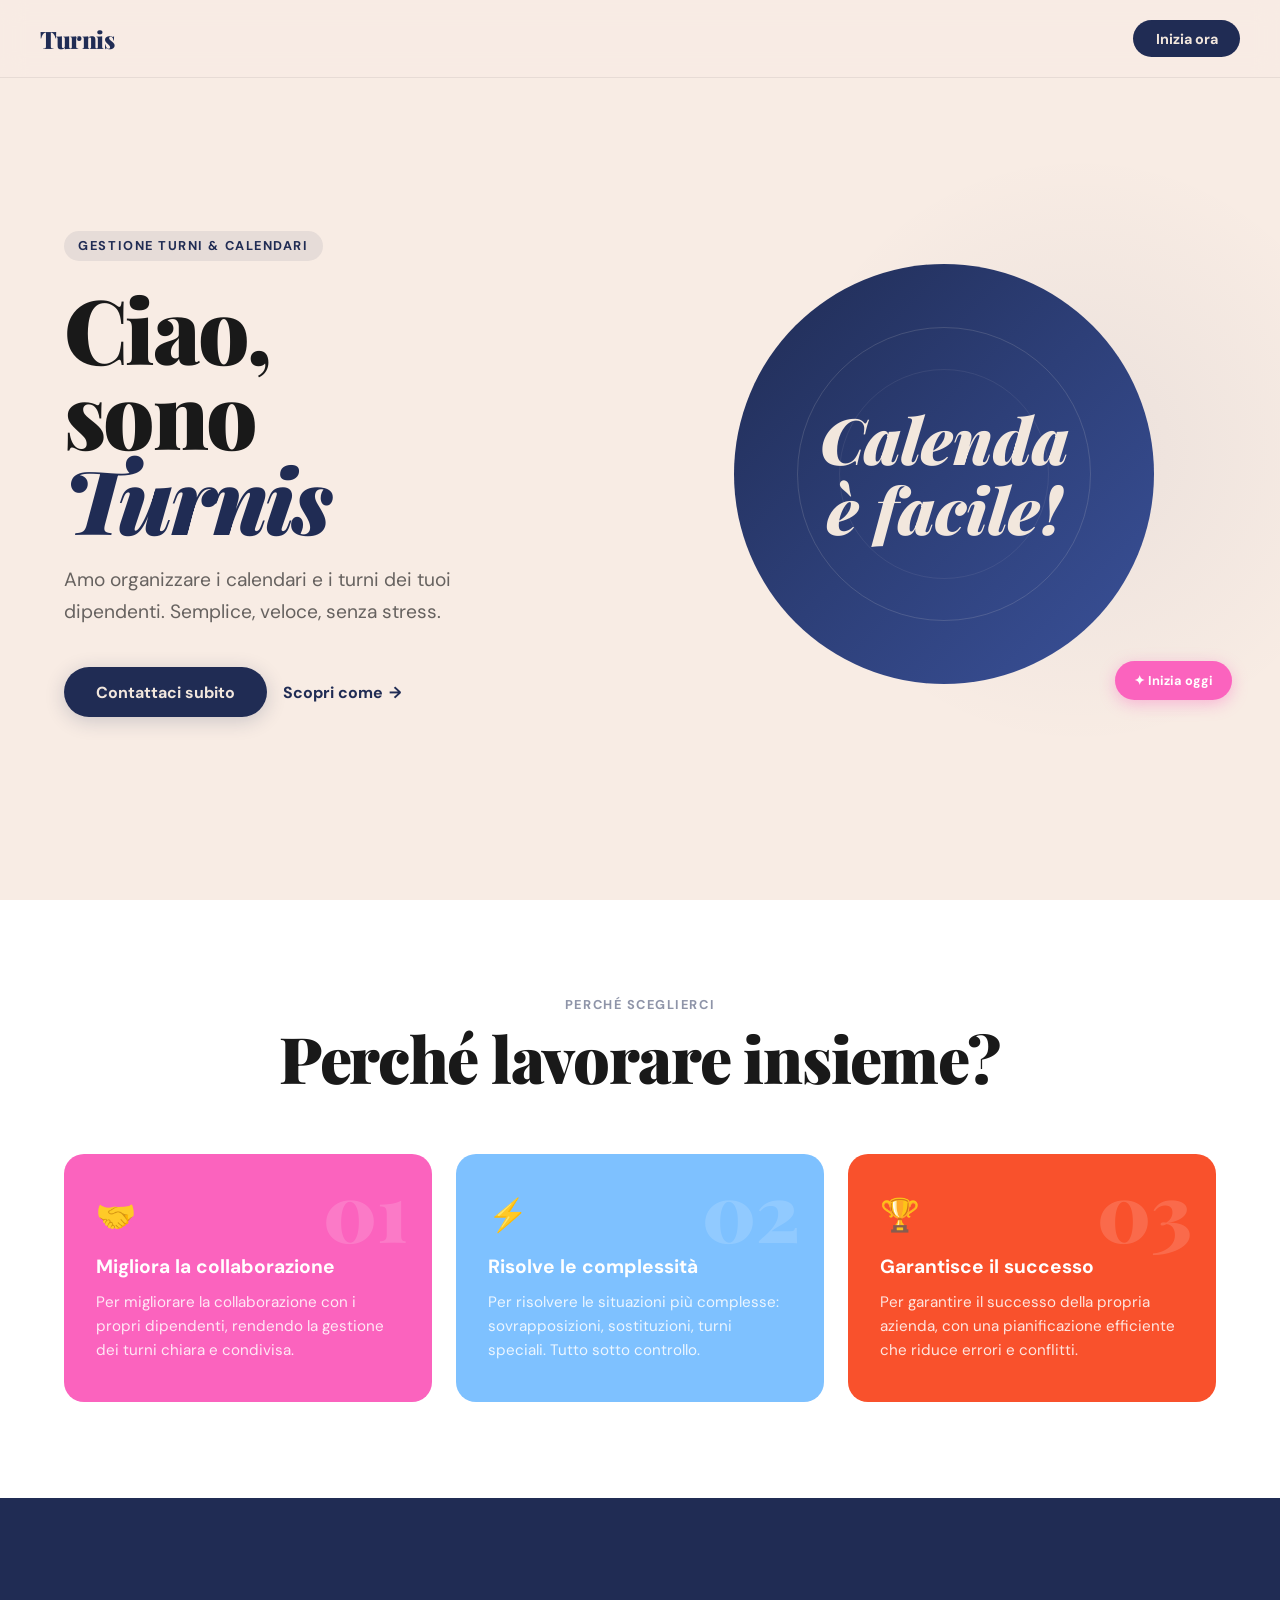
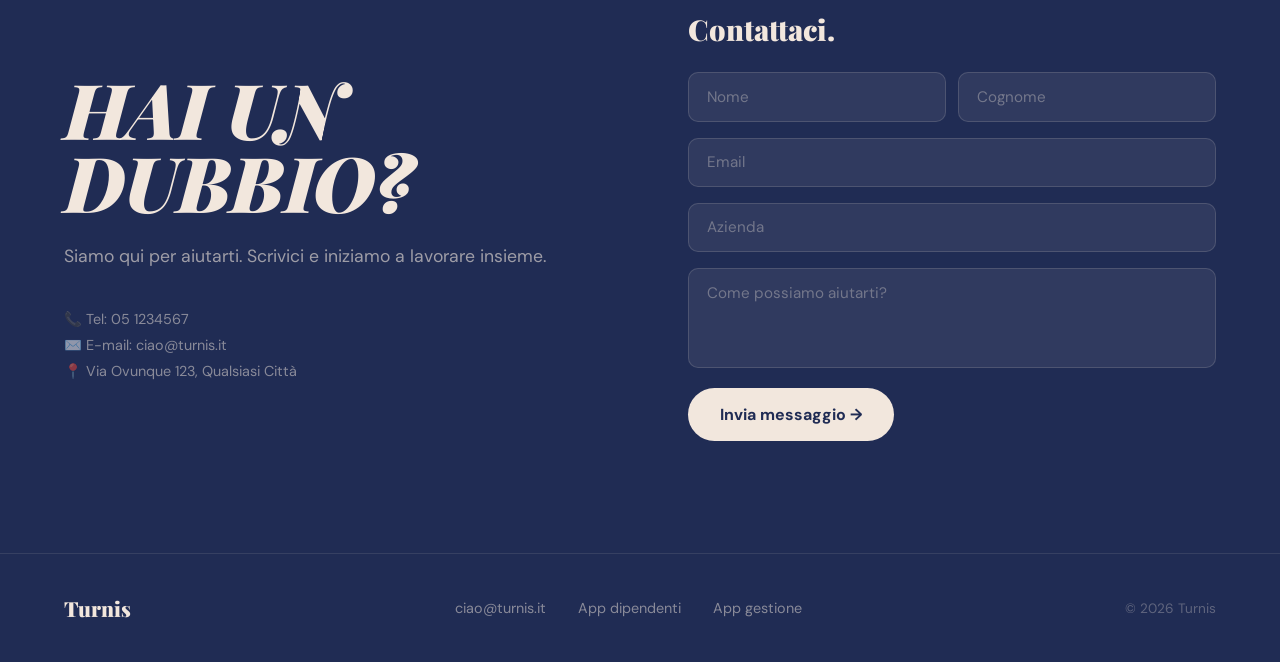
==== index.html @ 53057086 "Add initial HTML structure for Turnis website" ====
<!DOCTYPE html>
<html lang="it">
<head>
<meta charset="UTF-8">
<meta name="viewport" content="width=device-width, initial-scale=1.0">
<title>Turnis — Gestione turni e calendari</title>
<meta name="description" content="Turnis organizza i calendari e i turni dei tuoi dipendenti. Semplice, efficace, professionale.">
<link rel="preconnect" href="https://fonts.googleapis.com">
<link href="https://fonts.googleapis.com/css2?family=DM+Sans:ital,wght@0,400;0,700;1,400&family=Playfair+Display:ital,wght@0,900;1,900&display=swap" rel="stylesheet">
<style>
  :root {
    --peach: #f8ece4;
    --navy: #202c54;
    --cream: #f2e7dd;
    --pink: #fb63be;
    --sky: #7ec1ff;
    --orange: #f9512c;
    --dark: #191919;
    --white: #ffffff;
  }

  *, *::before, *::after { box-sizing: border-box; margin: 0; padding: 0; }

  html { scroll-behavior: smooth; }

  body {
    font-family: 'DM Sans', sans-serif;
    background: var(--peach);
    color: var(--dark);
    overflow-x: hidden;
  }

  /* NAV */
  nav {
    position: fixed; top: 0; left: 0; right: 0;
    z-index: 100;
    padding: 1.25rem 2.5rem;
    display: flex; justify-content: space-between; align-items: center;
    background: rgba(248,236,228,0.85);
    backdrop-filter: blur(12px);
    -webkit-backdrop-filter: blur(12px);
    border-bottom: 1px solid rgba(25,25,25,0.08);
  }

  .nav-logo {
    font-family: 'Playfair Display', serif;
    font-weight: 900;
    font-size: 1.5rem;
    color: var(--navy);
    text-decoration: none;
    letter-spacing: -0.02em;
  }

  .nav-cta {
    background: var(--navy);
    color: var(--cream);
    padding: 0.6rem 1.4rem;
    border-radius: 100px;
    text-decoration: none;
    font-size: 0.9rem;
    font-weight: 700;
    transition: background 0.2s, transform 0.15s;
  }
  .nav-cta:hover { background: #2d3f78; transform: translateY(-1px); }

  /* HERO */
  .hero {
    min-height: 100vh;
    display: grid;
    grid-template-columns: 1fr 1fr;
    align-items: center;
    gap: 4rem;
    padding: 8rem 5vw 5rem;
    position: relative;
    overflow: hidden;
  }

  .hero::before {
    content: '';
    position: absolute;
    width: 600px; height: 600px;
    border-radius: 50%;
    background: radial-gradient(circle, rgba(32,44,84,0.06) 0%, transparent 70%);
    right: -100px; top: 50%;
    transform: translateY(-50%);
    pointer-events: none;
  }

  .hero-label {
    display: inline-block;
    font-size: 0.8rem;
    font-weight: 700;
    letter-spacing: 0.12em;
    text-transform: uppercase;
    color: var(--navy);
    background: rgba(32,44,84,0.08);
    padding: 0.4rem 0.9rem;
    border-radius: 100px;
    margin-bottom: 1.5rem;
    opacity: 0;
    animation: fadeUp 0.8s 0.1s forwards;
  }

  .hero-title {
    font-family: 'Playfair Display', serif;
    font-weight: 900;
    font-size: clamp(3.5rem, 7vw, 6rem);
    line-height: 0.95;
    letter-spacing: -0.03em;
    color: var(--dark);
    margin-bottom: 1.5rem;
    opacity: 0;
    animation: fadeUp 0.8s 0.25s forwards;
  }

  .hero-title em {
    font-style: italic;
    color: var(--navy);
  }

  .hero-subtitle {
    font-size: clamp(1rem, 1.5vw, 1.2rem);
    line-height: 1.65;
    color: rgba(25,25,25,0.65);
    max-width: 420px;
    margin-bottom: 2.5rem;
    opacity: 0;
    animation: fadeUp 0.8s 0.4s forwards;
  }

  .hero-actions {
    display: flex; gap: 1rem; align-items: center; flex-wrap: wrap;
    opacity: 0;
    animation: fadeUp 0.8s 0.55s forwards;
  }

  .btn-primary {
    background: var(--navy);
    color: var(--cream);
    padding: 0.9rem 2rem;
    border-radius: 100px;
    text-decoration: none;
    font-weight: 700;
    font-size: 1rem;
    transition: background 0.2s, transform 0.15s, box-shadow 0.2s;
    box-shadow: 0 4px 20px rgba(32,44,84,0.2);
  }
  .btn-primary:hover { background: #2d3f78; transform: translateY(-2px); box-shadow: 0 8px 28px rgba(32,44,84,0.3); }

  .btn-secondary {
    color: var(--navy);
    text-decoration: none;
    font-weight: 700;
    font-size: 1rem;
    display: flex; align-items: center; gap: 0.4rem;
    transition: gap 0.2s;
  }
  .btn-secondary:hover { gap: 0.7rem; }
  .btn-secondary::after { content: '→'; }

  .hero-visual {
    display: flex; align-items: center; justify-content: center;
    position: relative;
    opacity: 0;
    animation: fadeIn 1s 0.6s forwards;
  }

  .hero-circle {
    width: min(420px, 90%);
    aspect-ratio: 1;
    border-radius: 50%;
    background: linear-gradient(135deg, var(--navy) 0%, #2d3f78 50%, #3a5199 100%);
    display: flex; align-items: center; justify-content: center;
    position: relative;
    overflow: hidden;
  }

  .hero-circle::before {
    content: '';
    position: absolute;
    width: 70%; height: 70%;
    border-radius: 50%;
    border: 1px solid rgba(242,231,221,0.15);
  }

  .hero-circle::after {
    content: '';
    position: absolute;
    width: 50%; height: 50%;
    border-radius: 50%;
    border: 1px solid rgba(242,231,221,0.08);
  }

  .hero-circle-text {
    font-family: 'Playfair Display', serif;
    font-weight: 900;
    font-style: italic;
    font-size: clamp(2.5rem, 5vw, 4rem);
    color: var(--cream);
    text-align: center;
    z-index: 1;
    line-height: 1.1;
  }

  .hero-badge {
    position: absolute;
    bottom: -16px; right: -16px;
    background: var(--pink);
    color: white;
    font-weight: 700;
    font-size: 0.8rem;
    padding: 0.7rem 1.2rem;
    border-radius: 100px;
    white-space: nowrap;
    box-shadow: 0 4px 16px rgba(251,99,190,0.4);
    animation: pulse 2.5s ease-in-out infinite;
  }

  @keyframes pulse {
    0%,100% { transform: scale(1); }
    50% { transform: scale(1.04); }
  }

  /* WHY SECTION */
  .section-why {
    padding: 6rem 5vw;
    background: var(--white);
  }

  .section-header {
    text-align: center;
    margin-bottom: 4rem;
  }

  .section-eyebrow {
    font-size: 0.8rem;
    font-weight: 700;
    letter-spacing: 0.12em;
    text-transform: uppercase;
    color: var(--navy);
    opacity: 0.5;
    margin-bottom: 0.8rem;
  }

  .section-title {
    font-family: 'Playfair Display', serif;
    font-weight: 900;
    font-size: clamp(2.2rem, 5vw, 4rem);
    line-height: 1;
    letter-spacing: -0.02em;
    color: var(--dark);
  }

  .cards-grid {
    display: grid;
    grid-template-columns: repeat(3, 1fr);
    gap: 1.5rem;
  }

  .card {
    border-radius: 20px;
    padding: 2.5rem 2rem;
    position: relative;
    overflow: hidden;
    transition: transform 0.25s, box-shadow 0.25s;
    cursor: default;
  }
  .card:hover { transform: translateY(-6px); box-shadow: 0 20px 50px rgba(0,0,0,0.12); }

  .card-pink { background: var(--pink); }
  .card-sky  { background: var(--sky); }
  .card-orange { background: var(--orange); }

  .card-number {
    font-family: 'Playfair Display', serif;
    font-size: 5rem;
    font-weight: 900;
    line-height: 1;
    opacity: 0.15;
    position: absolute;
    top: 1rem; right: 1.5rem;
    color: var(--white);
  }

  .card-icon {
    font-size: 2rem;
    margin-bottom: 1.2rem;
  }

  .card-title {
    font-weight: 700;
    font-size: 1.2rem;
    color: var(--white);
    margin-bottom: 0.6rem;
    line-height: 1.3;
  }

  .card-text {
    font-size: 0.95rem;
    line-height: 1.6;
    color: rgba(255,255,255,0.85);
  }

  /* CTA SECTION */
  .section-cta {
    background: var(--navy);
    padding: 7rem 5vw;
    display: grid;
    grid-template-columns: 1fr 1fr;
    gap: 6rem;
    align-items: center;
  }

  .cta-headline {
    font-family: 'Playfair Display', serif;
    font-weight: 900;
    font-style: italic;
    font-size: clamp(3rem, 6vw, 5rem);
    line-height: 0.95;
    color: var(--cream);
    text-transform: uppercase;
    letter-spacing: -0.02em;
  }

  .cta-sub {
    font-size: 1.1rem;
    color: rgba(242,231,221,0.6);
    margin-top: 1.5rem;
    line-height: 1.6;
  }

  .cta-form {
    display: flex; flex-direction: column; gap: 1rem;
  }

  .cta-form-title {
    font-family: 'Playfair Display', serif;
    font-weight: 900;
    font-size: 1.8rem;
    color: var(--cream);
    margin-bottom: 0.5rem;
  }

  .form-row {
    display: grid; grid-template-columns: 1fr 1fr; gap: 0.75rem;
  }

  .form-input {
    background: rgba(242,231,221,0.08);
    border: 1px solid rgba(242,231,221,0.15);
    border-radius: 10px;
    padding: 0.85rem 1.1rem;
    color: var(--cream);
    font-family: 'DM Sans', sans-serif;
    font-size: 0.95rem;
    outline: none;
    transition: border-color 0.2s, background 0.2s;
    width: 100%;
  }
  .form-input::placeholder { color: rgba(242,231,221,0.35); }
  .form-input:focus { border-color: rgba(242,231,221,0.4); background: rgba(242,231,221,0.12); }

  .form-input.full { grid-column: 1 / -1; }

  textarea.form-input { resize: none; min-height: 100px; }

  .form-submit {
    background: var(--cream);
    color: var(--navy);
    border: none;
    padding: 1rem 2rem;
    border-radius: 100px;
    font-family: 'DM Sans', sans-serif;
    font-size: 1rem;
    font-weight: 700;
    cursor: pointer;
    transition: background 0.2s, transform 0.15s;
    align-self: flex-start;
    margin-top: 0.25rem;
  }
  .form-submit:hover { background: white; transform: translateY(-2px); }

  /* FOOTER */
  footer {
    background: var(--navy);
    border-top: 1px solid rgba(242,231,221,0.1);
    padding: 2.5rem 5vw;
    display: flex;
    justify-content: space-between;
    align-items: center;
    flex-wrap: wrap;
    gap: 1rem;
  }

  .footer-logo {
    font-family: 'Playfair Display', serif;
    font-weight: 900;
    font-size: 1.3rem;
    color: var(--cream);
    text-decoration: none;
  }

  .footer-contacts {
    display: flex; gap: 2rem; flex-wrap: wrap;
  }

  .footer-contacts a, .footer-contacts span {
    color: rgba(242,231,221,0.5);
    text-decoration: none;
    font-size: 0.9rem;
    transition: color 0.2s;
  }
  .footer-contacts a:hover { color: var(--cream); }

  .footer-copy {
    color: rgba(242,231,221,0.3);
    font-size: 0.85rem;
  }

  /* ANIMATIONS */
  @keyframes fadeUp {
    from { opacity: 0; transform: translateY(28px); }
    to   { opacity: 1; transform: translateY(0); }
  }
  @keyframes fadeIn {
    from { opacity: 0; }
    to   { opacity: 1; }
  }

  /* SCROLL REVEAL */
  .reveal {
    opacity: 0;
    transform: translateY(32px);
    transition: opacity 0.7s, transform 0.7s;
  }
  .reveal.visible {
    opacity: 1;
    transform: none;
  }

  /* RESPONSIVE */
  @media (max-width: 900px) {
    .hero { grid-template-columns: 1fr; padding-top: 7rem; text-align: center; gap: 3rem; }
    .hero-subtitle { margin: 0 auto 2.5rem; }
    .hero-actions { justify-content: center; }
    .hero-visual { order: -1; }
    .hero-circle { width: min(280px, 70vw); }
    .cards-grid { grid-template-columns: 1fr; }
    .section-cta { grid-template-columns: 1fr; gap: 3rem; }
    .form-row { grid-template-columns: 1fr; }
    footer { flex-direction: column; text-align: center; }
    .footer-contacts { justify-content: center; }
  }
</style>
</head>
<body>

<!-- NAV -->
<nav>
  <a href="#" class="nav-logo">Turnis</a>
  <a href="#contatti" class="nav-cta">Inizia ora</a>
</nav>

<!-- HERO -->
<section class="hero">
  <div class="hero-content">
    <div class="hero-label">Gestione turni & calendari</div>
    <h1 class="hero-title">Ciao,<br>sono<br><em>Turnis</em></h1>
    <p class="hero-subtitle">Amo organizzare i calendari e i turni dei tuoi dipendenti. Semplice, veloce, senza stress.</p>
    <div class="hero-actions">
      <a href="#contatti" class="btn-primary">Contattaci subito</a>
      <a href="#perche" class="btn-secondary">Scopri come</a>
    </div>
  </div>

  <div class="hero-visual">
    <div class="hero-circle">
      <div class="hero-circle-text">Calenda<br>è facile!</div>
    </div>
    <div class="hero-badge">✦ Inizia oggi</div>
  </div>
</section>

<!-- WHY -->
<section class="section-why" id="perche">
  <div class="section-header reveal">
    <div class="section-eyebrow">Perché sceglierci</div>
    <h2 class="section-title">Perché lavorare insieme?</h2>
  </div>

  <div class="cards-grid">
    <div class="card card-pink reveal">
      <div class="card-number">01</div>
      <div class="card-icon">🤝</div>
      <div class="card-title">Migliora la collaborazione</div>
      <p class="card-text">Per migliorare la collaborazione con i propri dipendenti, rendendo la gestione dei turni chiara e condivisa.</p>
    </div>
    <div class="card card-sky reveal" style="transition-delay:0.1s">
      <div class="card-number">02</div>
      <div class="card-icon">⚡</div>
      <div class="card-title">Risolve le complessità</div>
      <p class="card-text">Per risolvere le situazioni più complesse: sovrapposizioni, sostituzioni, turni speciali. Tutto sotto controllo.</p>
    </div>
    <div class="card card-orange reveal" style="transition-delay:0.2s">
      <div class="card-number">03</div>
      <div class="card-icon">🏆</div>
      <div class="card-title">Garantisce il successo</div>
      <p class="card-text">Per garantire il successo della propria azienda, con una pianificazione efficiente che riduce errori e conflitti.</p>
    </div>
  </div>
</section>

<!-- CTA / CONTATTI -->
<section class="section-cta" id="contatti">
  <div class="reveal">
    <h2 class="cta-headline">Hai un dubbio?</h2>
    <p class="cta-sub">Siamo qui per aiutarti. Scrivici e iniziamo a lavorare insieme.</p>
    <div style="margin-top:2.5rem; display:flex; flex-direction:column; gap:0.5rem;">
      <span style="color:rgba(242,231,221,0.5); font-size:0.9rem;">📞 Tel: 05 1234567</span>
      <span style="color:rgba(242,231,221,0.5); font-size:0.9rem;">✉️ E-mail: ciao@turnis.it</span>
      <span style="color:rgba(242,231,221,0.5); font-size:0.9rem;">📍 Via Ovunque 123, Qualsiasi Città</span>
    </div>
  </div>

  <div class="cta-form reveal" style="transition-delay:0.15s">
    <div class="cta-form-title">Contattaci.</div>
    <div class="form-row">
      <input class="form-input" type="text" placeholder="Nome">
      <input class="form-input" type="text" placeholder="Cognome">
    </div>
    <input class="form-input full" type="email" placeholder="Email">
    <input class="form-input full" type="text" placeholder="Azienda">
    <textarea class="form-input full" placeholder="Come possiamo aiutarti?"></textarea>
    <button class="form-submit" type="submit">Invia messaggio →</button>
  </div>
</section>

<!-- FOOTER -->
<footer>
  <a href="#" class="footer-logo">Turnis</a>
  <div class="footer-contacts">
    <a href="mailto:ciao@turnis.it">ciao@turnis.it</a>
    <a href="https://mio.turnis.it">App dipendenti</a>
    <a href="https://gestione.turnis.it">App gestione</a>
  </div>
  <span class="footer-copy">© 2026 Turnis</span>
</footer>

<script>
  const observer = new IntersectionObserver((entries) => {
    entries.forEach(e => { if (e.isIntersecting) e.target.classList.add('visible'); });
  }, { threshold: 0.12 });
  document.querySelectorAll('.reveal').forEach(el => observer.observe(el));
</script>

</body>
</html>
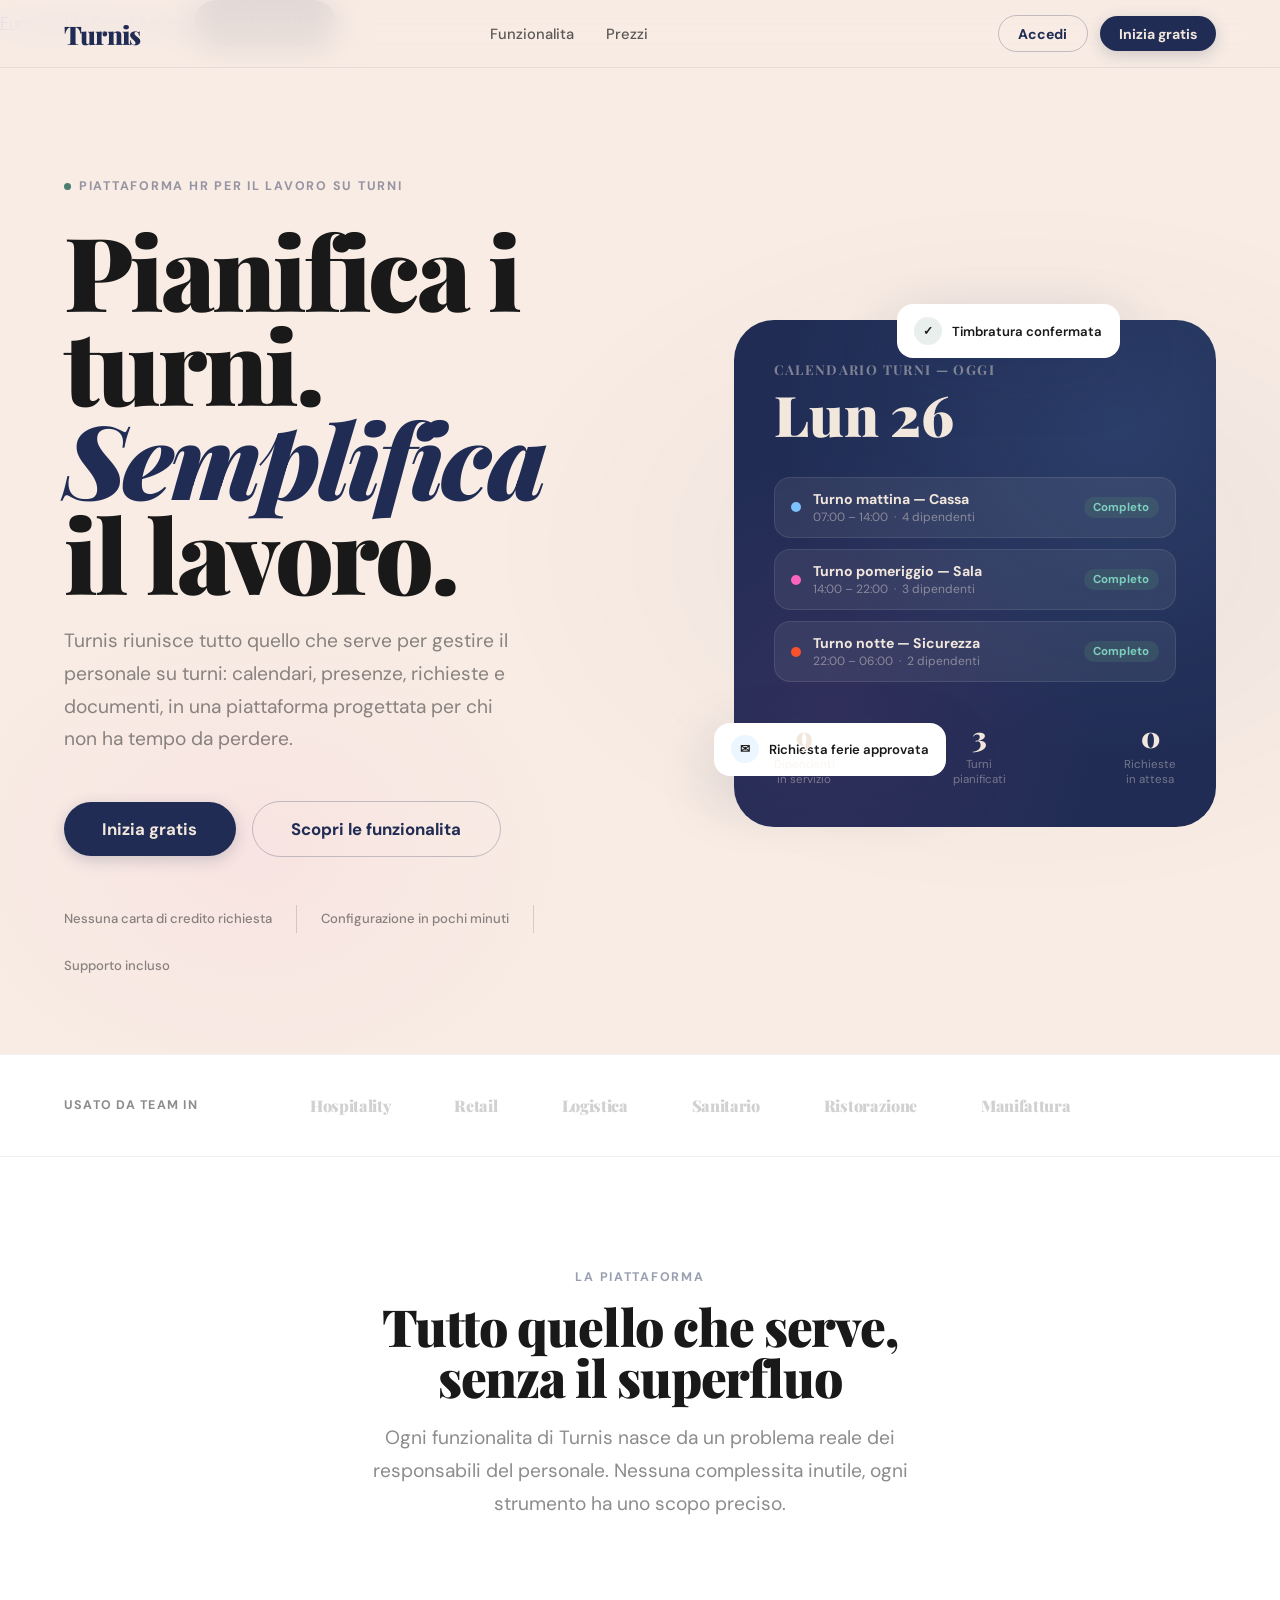
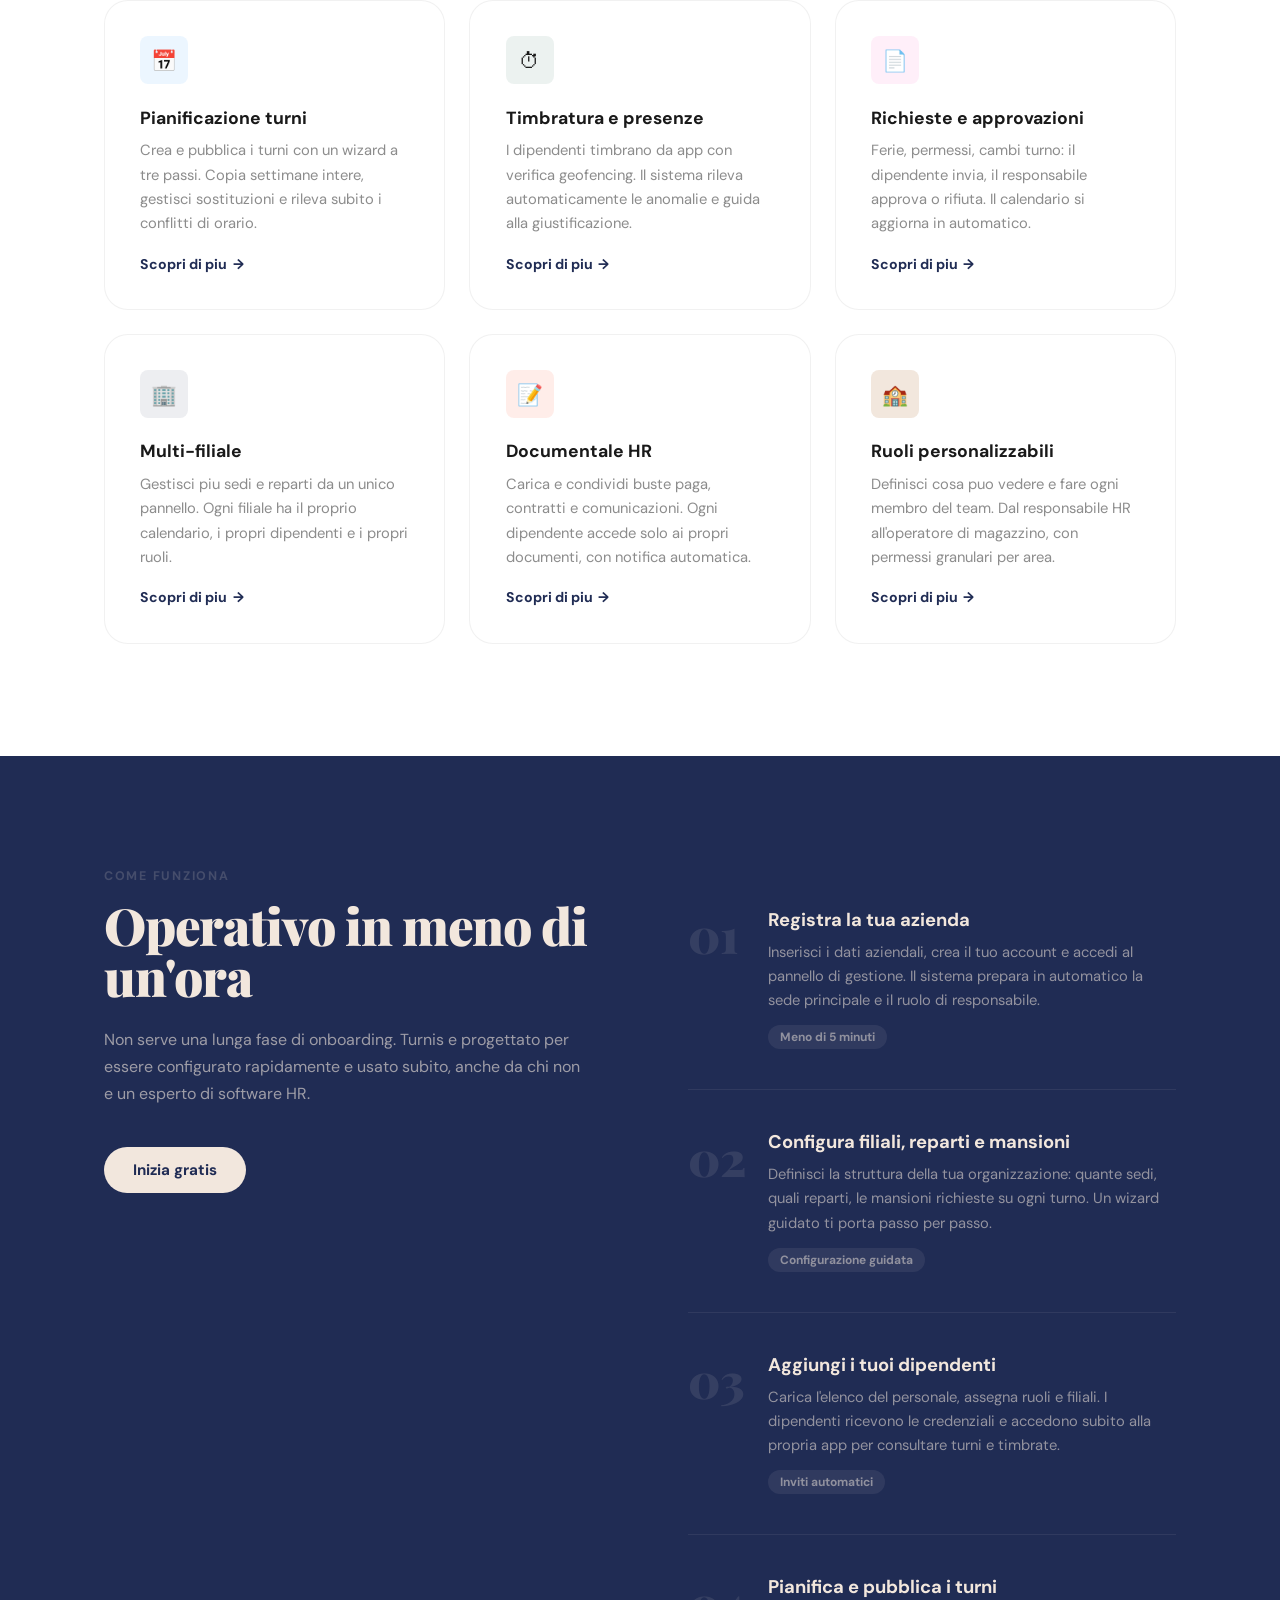
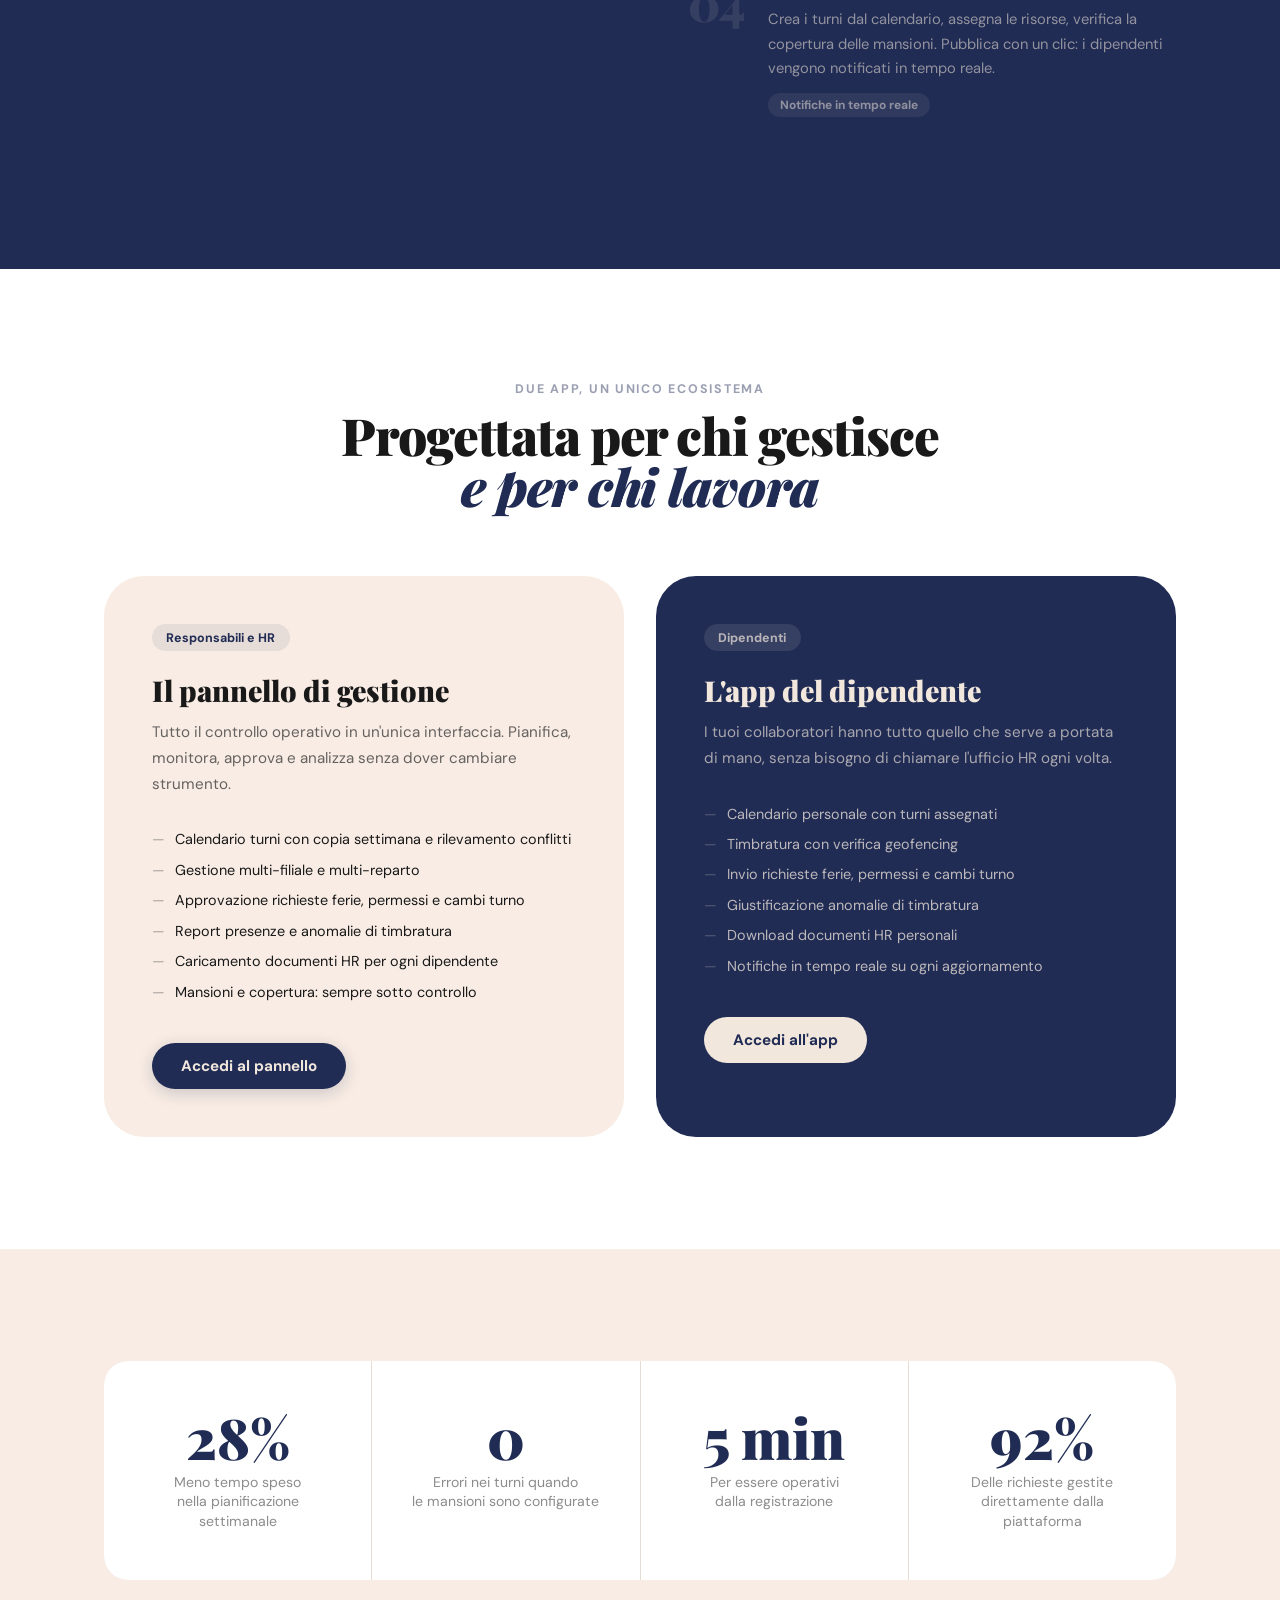
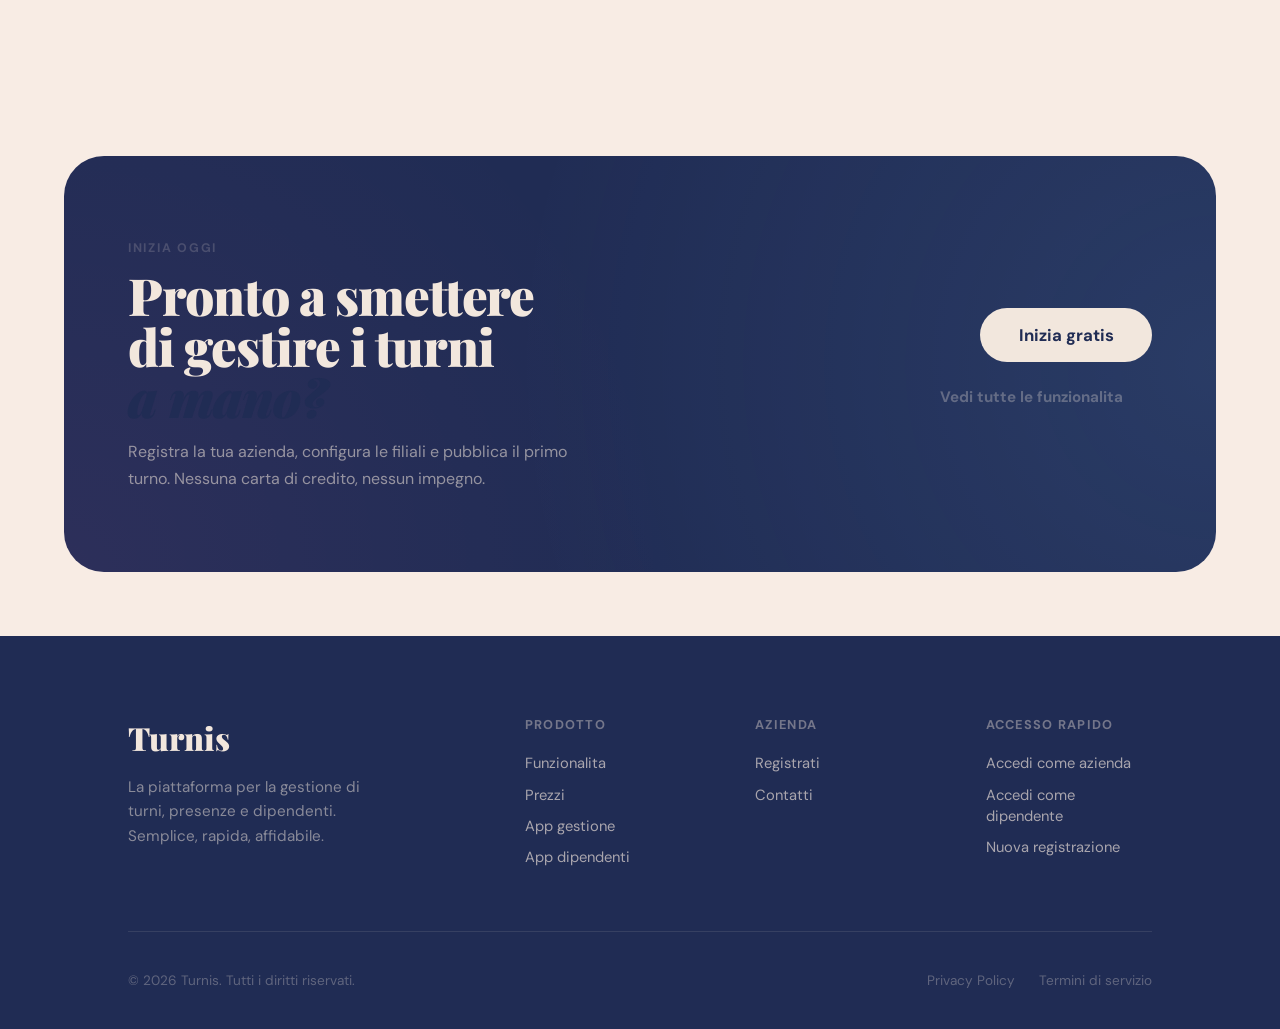
==== commit e4960f88: "sito civetta" ====
--- a/index.html
+++ b/index.html
@@ -3,555 +3,654 @@
 <head>
 <meta charset="UTF-8">
 <meta name="viewport" content="width=device-width, initial-scale=1.0">
-<title>Turnis — Gestione turni e calendari</title>
-<meta name="description" content="Turnis organizza i calendari e i turni dei tuoi dipendenti. Semplice, efficace, professionale.">
-<link rel="preconnect" href="https://fonts.googleapis.com">
-<link href="https://fonts.googleapis.com/css2?family=DM+Sans:ital,wght@0,400;0,700;1,400&family=Playfair+Display:ital,wght@0,900;1,900&display=swap" rel="stylesheet">
+<title>Turnis — Pianifica i turni. Semplifica il lavoro.</title>
+<meta name="description" content="Turnis è la piattaforma per la gestione di turni, presenze e dipendenti. Tutto quello che ti serve, senza complessità inutili.">
+<link rel="stylesheet" href="css/style.css">
 <style>
-  :root {
-    --peach: #f8ece4;
-    --navy: #202c54;
-    --cream: #f2e7dd;
-    --pink: #fb63be;
-    --sky: #7ec1ff;
-    --orange: #f9512c;
-    --dark: #191919;
-    --white: #ffffff;
-  }
-
-  *, *::before, *::after { box-sizing: border-box; margin: 0; padding: 0; }
-
-  html { scroll-behavior: smooth; }
-
-  body {
-    font-family: 'DM Sans', sans-serif;
-    background: var(--peach);
-    color: var(--dark);
-    overflow-x: hidden;
-  }
-
-  /* NAV */
-  nav {
-    position: fixed; top: 0; left: 0; right: 0;
-    z-index: 100;
-    padding: 1.25rem 2.5rem;
-    display: flex; justify-content: space-between; align-items: center;
-    background: rgba(248,236,228,0.85);
-    backdrop-filter: blur(12px);
-    -webkit-backdrop-filter: blur(12px);
-    border-bottom: 1px solid rgba(25,25,25,0.08);
-  }
-
-  .nav-logo {
-    font-family: 'Playfair Display', serif;
-    font-weight: 900;
-    font-size: 1.5rem;
-    color: var(--navy);
-    text-decoration: none;
-    letter-spacing: -0.02em;
-  }
-
-  .nav-cta {
-    background: var(--navy);
-    color: var(--cream);
-    padding: 0.6rem 1.4rem;
-    border-radius: 100px;
-    text-decoration: none;
-    font-size: 0.9rem;
-    font-weight: 700;
-    transition: background 0.2s, transform 0.15s;
-  }
-  .nav-cta:hover { background: #2d3f78; transform: translateY(-1px); }
-
-  /* HERO */
-  .hero {
-    min-height: 100vh;
-    display: grid;
-    grid-template-columns: 1fr 1fr;
-    align-items: center;
-    gap: 4rem;
-    padding: 8rem 5vw 5rem;
-    position: relative;
-    overflow: hidden;
-  }
-
-  .hero::before {
-    content: '';
-    position: absolute;
-    width: 600px; height: 600px;
-    border-radius: 50%;
-    background: radial-gradient(circle, rgba(32,44,84,0.06) 0%, transparent 70%);
-    right: -100px; top: 50%;
-    transform: translateY(-50%);
-    pointer-events: none;
-  }
-
-  .hero-label {
-    display: inline-block;
-    font-size: 0.8rem;
-    font-weight: 700;
-    letter-spacing: 0.12em;
-    text-transform: uppercase;
-    color: var(--navy);
-    background: rgba(32,44,84,0.08);
-    padding: 0.4rem 0.9rem;
-    border-radius: 100px;
-    margin-bottom: 1.5rem;
-    opacity: 0;
-    animation: fadeUp 0.8s 0.1s forwards;
-  }
-
-  .hero-title {
-    font-family: 'Playfair Display', serif;
-    font-weight: 900;
-    font-size: clamp(3.5rem, 7vw, 6rem);
-    line-height: 0.95;
-    letter-spacing: -0.03em;
-    color: var(--dark);
-    margin-bottom: 1.5rem;
-    opacity: 0;
-    animation: fadeUp 0.8s 0.25s forwards;
-  }
-
-  .hero-title em {
-    font-style: italic;
-    color: var(--navy);
-  }
-
-  .hero-subtitle {
-    font-size: clamp(1rem, 1.5vw, 1.2rem);
-    line-height: 1.65;
-    color: rgba(25,25,25,0.65);
-    max-width: 420px;
-    margin-bottom: 2.5rem;
-    opacity: 0;
-    animation: fadeUp 0.8s 0.4s forwards;
-  }
-
-  .hero-actions {
-    display: flex; gap: 1rem; align-items: center; flex-wrap: wrap;
-    opacity: 0;
-    animation: fadeUp 0.8s 0.55s forwards;
-  }
-
-  .btn-primary {
-    background: var(--navy);
-    color: var(--cream);
-    padding: 0.9rem 2rem;
-    border-radius: 100px;
-    text-decoration: none;
-    font-weight: 700;
-    font-size: 1rem;
-    transition: background 0.2s, transform 0.15s, box-shadow 0.2s;
-    box-shadow: 0 4px 20px rgba(32,44,84,0.2);
-  }
-  .btn-primary:hover { background: #2d3f78; transform: translateY(-2px); box-shadow: 0 8px 28px rgba(32,44,84,0.3); }
-
-  .btn-secondary {
-    color: var(--navy);
-    text-decoration: none;
-    font-weight: 700;
-    font-size: 1rem;
-    display: flex; align-items: center; gap: 0.4rem;
-    transition: gap 0.2s;
-  }
-  .btn-secondary:hover { gap: 0.7rem; }
-  .btn-secondary::after { content: '→'; }
-
-  .hero-visual {
-    display: flex; align-items: center; justify-content: center;
-    position: relative;
-    opacity: 0;
-    animation: fadeIn 1s 0.6s forwards;
-  }
-
-  .hero-circle {
-    width: min(420px, 90%);
-    aspect-ratio: 1;
-    border-radius: 50%;
-    background: linear-gradient(135deg, var(--navy) 0%, #2d3f78 50%, #3a5199 100%);
-    display: flex; align-items: center; justify-content: center;
-    position: relative;
-    overflow: hidden;
-  }
-
-  .hero-circle::before {
-    content: '';
-    position: absolute;
-    width: 70%; height: 70%;
-    border-radius: 50%;
-    border: 1px solid rgba(242,231,221,0.15);
-  }
-
-  .hero-circle::after {
-    content: '';
-    position: absolute;
-    width: 50%; height: 50%;
-    border-radius: 50%;
-    border: 1px solid rgba(242,231,221,0.08);
-  }
-
-  .hero-circle-text {
-    font-family: 'Playfair Display', serif;
-    font-weight: 900;
-    font-style: italic;
-    font-size: clamp(2.5rem, 5vw, 4rem);
-    color: var(--cream);
-    text-align: center;
-    z-index: 1;
-    line-height: 1.1;
-  }
-
-  .hero-badge {
-    position: absolute;
-    bottom: -16px; right: -16px;
-    background: var(--pink);
-    color: white;
-    font-weight: 700;
-    font-size: 0.8rem;
-    padding: 0.7rem 1.2rem;
-    border-radius: 100px;
-    white-space: nowrap;
-    box-shadow: 0 4px 16px rgba(251,99,190,0.4);
-    animation: pulse 2.5s ease-in-out infinite;
-  }
-
-  @keyframes pulse {
-    0%,100% { transform: scale(1); }
-    50% { transform: scale(1.04); }
-  }
-
-  /* WHY SECTION */
-  .section-why {
-    padding: 6rem 5vw;
-    background: var(--white);
-  }
-
-  .section-header {
-    text-align: center;
-    margin-bottom: 4rem;
-  }
-
-  .section-eyebrow {
-    font-size: 0.8rem;
-    font-weight: 700;
-    letter-spacing: 0.12em;
-    text-transform: uppercase;
-    color: var(--navy);
-    opacity: 0.5;
-    margin-bottom: 0.8rem;
-  }
-
-  .section-title {
-    font-family: 'Playfair Display', serif;
-    font-weight: 900;
-    font-size: clamp(2.2rem, 5vw, 4rem);
-    line-height: 1;
-    letter-spacing: -0.02em;
-    color: var(--dark);
-  }
-
-  .cards-grid {
-    display: grid;
-    grid-template-columns: repeat(3, 1fr);
-    gap: 1.5rem;
-  }
-
-  .card {
-    border-radius: 20px;
-    padding: 2.5rem 2rem;
-    position: relative;
-    overflow: hidden;
-    transition: transform 0.25s, box-shadow 0.25s;
-    cursor: default;
-  }
-  .card:hover { transform: translateY(-6px); box-shadow: 0 20px 50px rgba(0,0,0,0.12); }
-
-  .card-pink { background: var(--pink); }
-  .card-sky  { background: var(--sky); }
-  .card-orange { background: var(--orange); }
-
-  .card-number {
-    font-family: 'Playfair Display', serif;
-    font-size: 5rem;
-    font-weight: 900;
-    line-height: 1;
-    opacity: 0.15;
-    position: absolute;
-    top: 1rem; right: 1.5rem;
-    color: var(--white);
-  }
-
-  .card-icon {
-    font-size: 2rem;
-    margin-bottom: 1.2rem;
-  }
-
-  .card-title {
-    font-weight: 700;
-    font-size: 1.2rem;
-    color: var(--white);
-    margin-bottom: 0.6rem;
-    line-height: 1.3;
-  }
-
-  .card-text {
-    font-size: 0.95rem;
-    line-height: 1.6;
-    color: rgba(255,255,255,0.85);
-  }
-
-  /* CTA SECTION */
-  .section-cta {
-    background: var(--navy);
-    padding: 7rem 5vw;
-    display: grid;
-    grid-template-columns: 1fr 1fr;
-    gap: 6rem;
-    align-items: center;
-  }
-
-  .cta-headline {
-    font-family: 'Playfair Display', serif;
-    font-weight: 900;
-    font-style: italic;
-    font-size: clamp(3rem, 6vw, 5rem);
-    line-height: 0.95;
-    color: var(--cream);
-    text-transform: uppercase;
-    letter-spacing: -0.02em;
-  }
-
-  .cta-sub {
-    font-size: 1.1rem;
-    color: rgba(242,231,221,0.6);
-    margin-top: 1.5rem;
-    line-height: 1.6;
-  }
-
-  .cta-form {
-    display: flex; flex-direction: column; gap: 1rem;
-  }
-
-  .cta-form-title {
-    font-family: 'Playfair Display', serif;
-    font-weight: 900;
-    font-size: 1.8rem;
-    color: var(--cream);
-    margin-bottom: 0.5rem;
-  }
-
-  .form-row {
-    display: grid; grid-template-columns: 1fr 1fr; gap: 0.75rem;
-  }
-
-  .form-input {
-    background: rgba(242,231,221,0.08);
-    border: 1px solid rgba(242,231,221,0.15);
-    border-radius: 10px;
-    padding: 0.85rem 1.1rem;
-    color: var(--cream);
-    font-family: 'DM Sans', sans-serif;
-    font-size: 0.95rem;
-    outline: none;
-    transition: border-color 0.2s, background 0.2s;
-    width: 100%;
-  }
-  .form-input::placeholder { color: rgba(242,231,221,0.35); }
-  .form-input:focus { border-color: rgba(242,231,221,0.4); background: rgba(242,231,221,0.12); }
-
-  .form-input.full { grid-column: 1 / -1; }
-
-  textarea.form-input { resize: none; min-height: 100px; }
-
-  .form-submit {
-    background: var(--cream);
-    color: var(--navy);
-    border: none;
-    padding: 1rem 2rem;
-    border-radius: 100px;
-    font-family: 'DM Sans', sans-serif;
-    font-size: 1rem;
-    font-weight: 700;
-    cursor: pointer;
-    transition: background 0.2s, transform 0.15s;
-    align-self: flex-start;
-    margin-top: 0.25rem;
-  }
-  .form-submit:hover { background: white; transform: translateY(-2px); }
-
-  /* FOOTER */
-  footer {
-    background: var(--navy);
-    border-top: 1px solid rgba(242,231,221,0.1);
-    padding: 2.5rem 5vw;
-    display: flex;
-    justify-content: space-between;
-    align-items: center;
-    flex-wrap: wrap;
-    gap: 1rem;
-  }
-
-  .footer-logo {
-    font-family: 'Playfair Display', serif;
-    font-weight: 900;
-    font-size: 1.3rem;
-    color: var(--cream);
-    text-decoration: none;
-  }
-
-  .footer-contacts {
-    display: flex; gap: 2rem; flex-wrap: wrap;
-  }
-
-  .footer-contacts a, .footer-contacts span {
-    color: rgba(242,231,221,0.5);
-    text-decoration: none;
-    font-size: 0.9rem;
-    transition: color 0.2s;
-  }
-  .footer-contacts a:hover { color: var(--cream); }
-
-  .footer-copy {
-    color: rgba(242,231,221,0.3);
-    font-size: 0.85rem;
-  }
-
-  /* ANIMATIONS */
-  @keyframes fadeUp {
-    from { opacity: 0; transform: translateY(28px); }
-    to   { opacity: 1; transform: translateY(0); }
-  }
-  @keyframes fadeIn {
-    from { opacity: 0; }
-    to   { opacity: 1; }
-  }
-
-  /* SCROLL REVEAL */
-  .reveal {
-    opacity: 0;
-    transform: translateY(32px);
-    transition: opacity 0.7s, transform 0.7s;
-  }
-  .reveal.visible {
-    opacity: 1;
-    transform: none;
-  }
-
-  /* RESPONSIVE */
-  @media (max-width: 900px) {
-    .hero { grid-template-columns: 1fr; padding-top: 7rem; text-align: center; gap: 3rem; }
-    .hero-subtitle { margin: 0 auto 2.5rem; }
-    .hero-actions { justify-content: center; }
-    .hero-visual { order: -1; }
-    .hero-circle { width: min(280px, 70vw); }
-    .cards-grid { grid-template-columns: 1fr; }
-    .section-cta { grid-template-columns: 1fr; gap: 3rem; }
-    .form-row { grid-template-columns: 1fr; }
-    footer { flex-direction: column; text-align: center; }
-    .footer-contacts { justify-content: center; }
-  }
+
+/* HERO */
+.hero {
+  min-height: 100vh;
+  padding: 8rem 5vw 5rem;
+  display: grid;
+  grid-template-columns: 1.1fr 0.9fr;
+  gap: 5rem;
+  align-items: center;
+  position: relative;
+  overflow: hidden;
+}
+.hero::before {
+  content: '';
+  position: absolute;
+  inset: 0;
+  background:
+    radial-gradient(ellipse 60% 50% at 80% 50%, rgba(32,44,84,0.05) 0%, transparent 70%),
+    radial-gradient(ellipse 40% 40% at 20% 80%, rgba(251,99,190,0.06) 0%, transparent 60%);
+  pointer-events: none;
+}
+
+.hero-label {
+  display: inline-flex; align-items: center; gap: 0.5rem;
+  margin-bottom: 1.8rem;
+  opacity: 0; animation: fadeUp 0.8s 0.1s forwards;
+}
+.hero-label-dot { width: 7px; height: 7px; border-radius: 50%; background: var(--sage); }
+
+.hero-title {
+  margin-bottom: 1.6rem;
+  opacity: 0; animation: fadeUp 0.8s 0.22s forwards;
+}
+
+.hero-subtitle {
+  max-width: 460px;
+  margin-bottom: 2.8rem;
+  opacity: 0; animation: fadeUp 0.8s 0.38s forwards;
+}
+
+.hero-actions {
+  display: flex; align-items: center; gap: 1rem; flex-wrap: wrap;
+  opacity: 0; animation: fadeUp 0.8s 0.52s forwards;
+}
+
+.hero-trust {
+  margin-top: 3rem;
+  display: flex; align-items: center; gap: 1.5rem; flex-wrap: wrap;
+  opacity: 0; animation: fadeUp 0.8s 0.68s forwards;
+}
+.hero-trust-line { width: 1px; height: 28px; background: rgba(25,25,25,0.15); }
+.hero-trust-text { font-size: 0.82rem; color: var(--muted); font-weight: 500; }
+
+.hero-visual {
+  position: relative;
+  opacity: 0; animation: fadeIn 1.2s 0.6s forwards;
+}
+
+.hero-card {
+  background: var(--navy);
+  border-radius: var(--radius-xl);
+  padding: 2.5rem;
+  position: relative;
+  overflow: hidden;
+  aspect-ratio: 1 / 1.05;
+  display: flex; flex-direction: column; justify-content: space-between;
+}
+.hero-card::before {
+  content: '';
+  position: absolute; inset: 0;
+  background: radial-gradient(circle at 80% 20%, rgba(126,193,255,0.12) 0%, transparent 60%),
+              radial-gradient(circle at 20% 80%, rgba(251,99,190,0.08) 0%, transparent 50%);
+}
+
+.hero-card-header { position: relative; z-index: 1; }
+.hero-card-title {
+  font-family: 'Playfair Display', serif;
+  font-size: 0.85rem;
+  font-weight: 700;
+  color: rgba(242,231,221,0.45);
+  letter-spacing: 0.1em;
+  text-transform: uppercase;
+  margin-bottom: 0.5rem;
+}
+.hero-card-day {
+  font-family: 'Playfair Display', serif;
+  font-weight: 900;
+  font-size: 3.5rem;
+  color: var(--cream);
+  line-height: 1;
+}
+
+.hero-card-shifts { position: relative; z-index: 1; display: flex; flex-direction: column; gap: 0.7rem; }
+.hero-shift {
+  display: flex; align-items: center; gap: 0.75rem;
+  padding: 0.75rem 1rem;
+  border-radius: var(--radius-md);
+  background: rgba(242,231,221,0.07);
+  border: 1px solid rgba(242,231,221,0.1);
+}
+.hero-shift-dot { width: 10px; height: 10px; border-radius: 50%; flex-shrink: 0; }
+.hero-shift-info { flex: 1; }
+.hero-shift-name { font-size: 0.88rem; font-weight: 700; color: var(--cream); }
+.hero-shift-time { font-size: 0.75rem; color: rgba(242,231,221,0.45); margin-top: 1px; }
+.hero-shift-badge {
+  font-size: 0.72rem; font-weight: 700; padding: 0.2rem 0.6rem;
+  border-radius: 100px; background: rgba(74,124,111,0.3); color: #7ecfbe;
+}
+
+.hero-card-footer {
+  position: relative; z-index: 1;
+  display: flex; align-items: center; justify-content: space-between;
+}
+.hero-card-stat { text-align: center; }
+.hero-card-stat-n { font-family: 'Playfair Display', serif; font-weight: 900; font-size: 1.8rem; color: var(--cream); }
+.hero-card-stat-l { font-size: 0.72rem; color: rgba(242,231,221,0.4); margin-top: 2px; }
+
+.hero-floating {
+  position: absolute;
+  background: var(--white);
+  border-radius: var(--radius-md);
+  padding: 0.8rem 1.1rem;
+  box-shadow: var(--shadow-lg);
+  display: flex; align-items: center; gap: 0.6rem;
+  white-space: nowrap;
+  font-size: 0.82rem; font-weight: 600; color: var(--dark);
+}
+.hero-floating-icon { width: 28px; height: 28px; border-radius: 50%; display: flex; align-items: center; justify-content: center; font-size: 0.75rem; }
+.float-1 { top: -16px; right: 20%; animation: floatA 4s ease-in-out infinite; }
+.float-2 { bottom: 10%; left: -20px; animation: floatB 5s ease-in-out infinite; }
+
+@keyframes floatA { 0%,100%{transform:translateY(0)} 50%{transform:translateY(-8px)} }
+@keyframes floatB { 0%,100%{transform:translateY(0)} 50%{transform:translateY(6px)} }
+@keyframes fadeUp { from{opacity:0;transform:translateY(28px)} to{opacity:1;transform:none} }
+@keyframes fadeIn { from{opacity:0} to{opacity:1} }
+
+/* LOGOS STRIP */
+.logos-strip {
+  background: var(--white);
+  padding: 2.5rem 5vw;
+  border-top: 1px solid rgba(25,25,25,0.06);
+  border-bottom: 1px solid rgba(25,25,25,0.06);
+}
+.logos-strip-label { font-size: 0.78rem; font-weight: 700; color: var(--muted); letter-spacing: 0.1em; text-transform: uppercase; margin-right: 3rem; white-space: nowrap; }
+.logos-strip-inner { display: flex; align-items: center; gap: 4rem; flex-wrap: wrap; }
+.logos-strip-placeholder {
+  display: flex; align-items: center; gap: 0.5rem;
+  font-family: 'Playfair Display', serif; font-weight: 900; font-size: 1rem;
+  color: rgba(25,25,25,0.2); letter-spacing: -0.02em;
+}
+
+/* FEATURES OVERVIEW */
+.features-intro { text-align: center; max-width: 600px; margin: 0 auto 5rem; }
+.features-intro .eyebrow { margin-bottom: 1rem; }
+.features-intro .display-md { margin-bottom: 1.2rem; }
+
+.features-grid {
+  display: grid;
+  grid-template-columns: repeat(3, 1fr);
+  gap: 1.5rem;
+}
+
+.feature-card {
+  background: var(--white);
+  border-radius: var(--radius-lg);
+  padding: 2.2rem;
+  border: 1px solid rgba(25,25,25,0.06);
+  transition: transform 0.3s, box-shadow 0.3s, border-color 0.3s;
+  position: relative; overflow: hidden;
+}
+.feature-card::before {
+  content: '';
+  position: absolute; inset: 0;
+  opacity: 0; transition: opacity 0.3s;
+  background: radial-gradient(circle at 0% 0%, rgba(32,44,84,0.04) 0%, transparent 70%);
+}
+.feature-card:hover { transform: translateY(-4px); box-shadow: var(--shadow-md); border-color: rgba(32,44,84,0.12); }
+.feature-card:hover::before { opacity: 1; }
+
+.feature-icon {
+  width: 48px; height: 48px; border-radius: var(--radius-sm);
+  display: flex; align-items: center; justify-content: center;
+  margin-bottom: 1.4rem;
+  font-size: 1.3rem;
+}
+.feature-icon-navy  { background: rgba(32,44,84,0.08); }
+.feature-icon-pink  { background: rgba(251,99,190,0.1); }
+.feature-icon-sky   { background: rgba(126,193,255,0.15); }
+.feature-icon-sage  { background: rgba(74,124,111,0.1); }
+.feature-icon-orange{ background: rgba(249,81,44,0.1); }
+.feature-icon-cream { background: var(--cream); }
+
+.feature-card h3 { font-size: 1.1rem; font-weight: 700; margin-bottom: 0.6rem; }
+.feature-card p  { font-size: 0.92rem; line-height: 1.65; color: var(--muted); }
+.feature-card-link { display: inline-flex; align-items: center; gap: 0.35rem; font-size: 0.88rem; font-weight: 700; color: var(--navy); text-decoration: none; margin-top: 1.2rem; transition: gap 0.2s; }
+.feature-card-link:hover { gap: 0.6rem; }
+.feature-card-link::after { content: '→'; }
+
+/* HOW IT WORKS */
+.how { background: var(--navy); color: var(--cream); }
+.how-grid { display: grid; grid-template-columns: 1fr 1fr; gap: 6rem; align-items: start; }
+.how-header { position: sticky; top: 8rem; }
+.how-header .eyebrow { color: rgba(242,231,221,0.4); }
+.how-header .display-md { color: var(--cream); margin: 1rem 0 1.5rem; }
+.how-header p { color: rgba(242,231,221,0.6); line-height: 1.7; }
+
+.steps { display: flex; flex-direction: column; gap: 0; }
+.step {
+  display: flex; gap: 2rem;
+  padding: 2.5rem 0;
+  border-bottom: 1px solid rgba(242,231,221,0.08);
+  position: relative;
+}
+.step:last-child { border-bottom: none; }
+.step-num {
+  font-family: 'Playfair Display', serif;
+  font-weight: 900;
+  font-size: 3rem;
+  color: rgba(242,231,221,0.1);
+  line-height: 1;
+  flex-shrink: 0;
+  width: 3rem;
+  text-align: right;
+  padding-top: 0.15rem;
+}
+.step-content {}
+.step-content h3 { font-size: 1.15rem; font-weight: 700; color: var(--cream); margin-bottom: 0.5rem; }
+.step-content p  { font-size: 0.92rem; line-height: 1.65; color: rgba(242,231,221,0.55); }
+.step-tag { margin-top: 0.8rem; display: inline-block; background: rgba(242,231,221,0.08); color: rgba(242,231,221,0.5); padding: 0.25rem 0.75rem; border-radius: 100px; font-size: 0.75rem; font-weight: 700; }
+
+/* ROLES SPLIT */
+.roles { background: var(--white); }
+.roles-header { text-align: center; margin-bottom: 4rem; }
+.roles-header .eyebrow { margin-bottom: 0.8rem; }
+.roles-grid { display: grid; grid-template-columns: 1fr 1fr; gap: 2rem; }
+.role-card {
+  border-radius: var(--radius-xl);
+  padding: 3rem;
+  position: relative; overflow: hidden;
+}
+.role-card-merchant { background: var(--peach); }
+.role-card-employee { background: var(--navy); color: var(--cream); }
+
+.role-tag { margin-bottom: 1.5rem; }
+.role-title { font-family: 'Playfair Display', serif; font-weight: 900; font-size: 1.8rem; margin-bottom: 0.8rem; line-height: 1.1; }
+.role-desc { font-size: 0.95rem; line-height: 1.7; opacity: 0.65; margin-bottom: 2rem; }
+.role-features { list-style: none; display: flex; flex-direction: column; gap: 0.55rem; margin-bottom: 2.5rem; }
+.role-features li { display: flex; align-items: flex-start; gap: 0.6rem; font-size: 0.9rem; line-height: 1.5; }
+.role-features li::before { content: '—'; opacity: 0.35; flex-shrink: 0; }
+.role-card-employee .role-features li { color: rgba(242,231,221,0.75); }
+
+/* STATS */
+.stats { background: var(--peach); }
+.stats-grid { display: grid; grid-template-columns: repeat(4, 1fr); gap: 1px; background: rgba(25,25,25,0.08); border-radius: var(--radius-lg); overflow: hidden; }
+.stat-cell { background: var(--white); padding: 3rem 2rem; text-align: center; }
+.stat-number { font-family: 'Playfair Display', serif; font-weight: 900; font-size: 3.5rem; color: var(--navy); line-height: 1; }
+.stat-label { font-size: 0.88rem; color: var(--muted); margin-top: 0.5rem; line-height: 1.4; }
+
+/* CTA BANNER */
+.cta-banner {
+  background: var(--navy);
+  border-radius: var(--radius-xl);
+  padding: 5rem 4rem;
+  display: grid; grid-template-columns: 1fr auto;
+  gap: 3rem; align-items: center;
+  position: relative; overflow: hidden;
+  margin: 0 5vw;
+}
+.cta-banner::before {
+  content: '';
+  position: absolute; inset: 0;
+  background: radial-gradient(circle at 100% 50%, rgba(126,193,255,0.1) 0%, transparent 60%),
+              radial-gradient(circle at 0% 100%, rgba(251,99,190,0.06) 0%, transparent 50%);
+}
+.cta-banner-text { position: relative; z-index: 1; }
+.cta-banner-text .display-md { color: var(--cream); margin: 0.8rem 0 1rem; }
+.cta-banner-text p { color: rgba(242,231,221,0.55); font-size: 1rem; line-height: 1.65; max-width: 480px; }
+.cta-banner-actions { position: relative; z-index: 1; display: flex; flex-direction: column; gap: 0.75rem; align-items: flex-end; white-space: nowrap; }
+
+/* RESPONSIVE */
+@media (max-width: 960px) {
+  .hero { grid-template-columns: 1fr; padding-top: 7rem; gap: 3.5rem; text-align: center; }
+  .hero-subtitle { margin-left: auto; margin-right: auto; }
+  .hero-actions { justify-content: center; }
+  .hero-trust { justify-content: center; }
+  .hero-visual { order: -1; max-width: 380px; margin: 0 auto; }
+  .features-grid { grid-template-columns: 1fr 1fr; }
+  .how-grid { grid-template-columns: 1fr; }
+  .how-header { position: static; }
+  .roles-grid { grid-template-columns: 1fr; }
+  .stats-grid { grid-template-columns: 1fr 1fr; }
+  .cta-banner { grid-template-columns: 1fr; padding: 3rem 2.5rem; }
+  .cta-banner-actions { align-items: flex-start; }
+}
+@media (max-width: 640px) {
+  .features-grid { grid-template-columns: 1fr; }
+  .stats-grid { grid-template-columns: 1fr 1fr; }
+}
 </style>
 </head>
 <body>
 
 <!-- NAV -->
-<nav>
-  <a href="#" class="nav-logo">Turnis</a>
-  <a href="#contatti" class="nav-cta">Inizia ora</a>
+<nav class="nav" role="navigation" aria-label="Navigazione principale">
+  <a href="index.html" class="nav-logo">Turnis</a>
+  <ul class="nav-links">
+    <li><a href="funzionalita.html">Funzionalita</a></li>
+    <li><a href="prezzi.html">Prezzi</a></li>
+  </ul>
+  <div class="nav-actions nav-desktop-cta">
+    <a href="https://gestione.turnis.it" class="btn btn-secondary btn-sm" target="_blank">Accedi</a>
+    <a href="inizia.html" class="btn btn-primary btn-sm">Inizia gratis</a>
+  </div>
+  <button class="nav-hamburger" aria-label="Menu" aria-expanded="false">
+    <span></span><span></span><span></span>
+  </button>
 </nav>
+
+<div class="mobile-menu">
+  <a href="funzionalita.html">Funzionalita</a>
+  <a href="prezzi.html">Prezzi</a>
+  <a href="https://gestione.turnis.it" target="_blank">Accedi</a>
+  <a href="inizia.html" class="btn btn-primary btn-md">Inizia gratis</a>
+</div>
 
 <!-- HERO -->
 <section class="hero">
   <div class="hero-content">
-    <div class="hero-label">Gestione turni & calendari</div>
-    <h1 class="hero-title">Ciao,<br>sono<br><em>Turnis</em></h1>
-    <p class="hero-subtitle">Amo organizzare i calendari e i turni dei tuoi dipendenti. Semplice, veloce, senza stress.</p>
+    <div class="hero-label">
+      <span class="hero-label-dot"></span>
+      <span class="eyebrow">Piattaforma HR per il lavoro su turni</span>
+    </div>
+    <h1 class="hero-title display-xl">
+      Pianifica i turni.<br>
+      <em class="serif">Semplifica</em><br>
+      il lavoro.
+    </h1>
+    <p class="hero-subtitle lead">
+      Turnis riunisce tutto quello che serve per gestire il personale su turni: calendari, presenze, richieste e documenti, in una piattaforma progettata per chi non ha tempo da perdere.
+    </p>
     <div class="hero-actions">
-      <a href="#contatti" class="btn-primary">Contattaci subito</a>
-      <a href="#perche" class="btn-secondary">Scopri come</a>
+      <a href="inizia.html" class="btn btn-primary btn-lg">Inizia gratis</a>
+      <a href="funzionalita.html" class="btn btn-secondary btn-lg">Scopri le funzionalita</a>
+    </div>
+    <div class="hero-trust">
+      <span class="hero-trust-text">Nessuna carta di credito richiesta</span>
+      <span class="hero-trust-line"></span>
+      <span class="hero-trust-text">Configurazione in pochi minuti</span>
+      <span class="hero-trust-line"></span>
+      <span class="hero-trust-text">Supporto incluso</span>
     </div>
   </div>
 
   <div class="hero-visual">
-    <div class="hero-circle">
-      <div class="hero-circle-text">Calenda<br>è facile!</div>
-    </div>
-    <div class="hero-badge">✦ Inizia oggi</div>
+    <div class="hero-card">
+      <div class="hero-card-header">
+        <div class="hero-card-title">Calendario turni — Oggi</div>
+        <div class="hero-card-day">Lun 26</div>
+      </div>
+      <div class="hero-card-shifts">
+        <div class="hero-shift">
+          <div class="hero-shift-dot" style="background:#7ec1ff"></div>
+          <div class="hero-shift-info">
+            <div class="hero-shift-name">Turno mattina — Cassa</div>
+            <div class="hero-shift-time">07:00 – 14:00 &nbsp;·&nbsp; 4 dipendenti</div>
+          </div>
+          <span class="hero-shift-badge">Completo</span>
+        </div>
+        <div class="hero-shift">
+          <div class="hero-shift-dot" style="background:#fb63be"></div>
+          <div class="hero-shift-info">
+            <div class="hero-shift-name">Turno pomeriggio — Sala</div>
+            <div class="hero-shift-time">14:00 – 22:00 &nbsp;·&nbsp; 3 dipendenti</div>
+          </div>
+          <span class="hero-shift-badge">Completo</span>
+        </div>
+        <div class="hero-shift">
+          <div class="hero-shift-dot" style="background:#f9512c"></div>
+          <div class="hero-shift-info">
+            <div class="hero-shift-name">Turno notte — Sicurezza</div>
+            <div class="hero-shift-time">22:00 – 06:00 &nbsp;·&nbsp; 2 dipendenti</div>
+          </div>
+          <span class="hero-shift-badge">Completo</span>
+        </div>
+      </div>
+      <div class="hero-card-footer">
+        <div class="hero-card-stat">
+          <div class="hero-card-stat-n">9</div>
+          <div class="hero-card-stat-l">Dipendenti<br>in servizio</div>
+        </div>
+        <div class="hero-card-stat">
+          <div class="hero-card-stat-n">3</div>
+          <div class="hero-card-stat-l">Turni<br>pianificati</div>
+        </div>
+        <div class="hero-card-stat">
+          <div class="hero-card-stat-n">0</div>
+          <div class="hero-card-stat-l">Richieste<br>in attesa</div>
+        </div>
+      </div>
+    </div>
+
+    <div class="hero-floating float-1">
+      <div class="hero-floating-icon" style="background:rgba(74,124,111,0.12)">&#10003;</div>
+      Timbratura confermata
+    </div>
+    <div class="hero-floating float-2">
+      <div class="hero-floating-icon" style="background:rgba(126,193,255,0.15)">&#9993;</div>
+      Richiesta ferie approvata
+    </div>
   </div>
 </section>
 
-<!-- WHY -->
-<section class="section-why" id="perche">
-  <div class="section-header reveal">
-    <div class="section-eyebrow">Perché sceglierci</div>
-    <h2 class="section-title">Perché lavorare insieme?</h2>
-  </div>
-
-  <div class="cards-grid">
-    <div class="card card-pink reveal">
-      <div class="card-number">01</div>
-      <div class="card-icon">🤝</div>
-      <div class="card-title">Migliora la collaborazione</div>
-      <p class="card-text">Per migliorare la collaborazione con i propri dipendenti, rendendo la gestione dei turni chiara e condivisa.</p>
-    </div>
-    <div class="card card-sky reveal" style="transition-delay:0.1s">
-      <div class="card-number">02</div>
-      <div class="card-icon">⚡</div>
-      <div class="card-title">Risolve le complessità</div>
-      <p class="card-text">Per risolvere le situazioni più complesse: sovrapposizioni, sostituzioni, turni speciali. Tutto sotto controllo.</p>
-    </div>
-    <div class="card card-orange reveal" style="transition-delay:0.2s">
-      <div class="card-number">03</div>
-      <div class="card-icon">🏆</div>
-      <div class="card-title">Garantisce il successo</div>
-      <p class="card-text">Per garantire il successo della propria azienda, con una pianificazione efficiente che riduce errori e conflitti.</p>
+<!-- LOGOS STRIP -->
+<div class="logos-strip">
+  <div class="logos-strip-inner">
+    <span class="logos-strip-label">Usato da team in</span>
+    <div class="logos-strip-placeholder">Hospitality</div>
+    <div class="logos-strip-placeholder">Retail</div>
+    <div class="logos-strip-placeholder">Logistica</div>
+    <div class="logos-strip-placeholder">Sanitario</div>
+    <div class="logos-strip-placeholder">Ristorazione</div>
+    <div class="logos-strip-placeholder">Manifattura</div>
+  </div>
+</div>
+
+<!-- FEATURES OVERVIEW -->
+<section class="section" style="background:var(--white)">
+  <div class="container">
+    <div class="features-intro reveal">
+      <div class="eyebrow">La piattaforma</div>
+      <h2 class="display-md">Tutto quello che serve, senza il superfluo</h2>
+      <p class="lead" style="margin-top:1rem">Ogni funzionalita di Turnis nasce da un problema reale dei responsabili del personale. Nessuna complessita inutile, ogni strumento ha uno scopo preciso.</p>
+    </div>
+    <div class="features-grid">
+      <div class="feature-card reveal reveal-delay-1">
+        <div class="feature-icon feature-icon-sky">&#128197;</div>
+        <h3>Pianificazione turni</h3>
+        <p>Crea e pubblica i turni con un wizard a tre passi. Copia settimane intere, gestisci sostituzioni e rileva subito i conflitti di orario.</p>
+        <a href="funzionalita.html" class="feature-card-link">Scopri di piu</a>
+      </div>
+      <div class="feature-card reveal reveal-delay-2">
+        <div class="feature-icon feature-icon-sage">&#9201;</div>
+        <h3>Timbratura e presenze</h3>
+        <p>I dipendenti timbrano da app con verifica geofencing. Il sistema rileva automaticamente le anomalie e guida alla giustificazione.</p>
+        <a href="funzionalita.html" class="feature-card-link">Scopri di piu</a>
+      </div>
+      <div class="feature-card reveal reveal-delay-3">
+        <div class="feature-icon feature-icon-pink">&#128196;</div>
+        <h3>Richieste e approvazioni</h3>
+        <p>Ferie, permessi, cambi turno: il dipendente invia, il responsabile approva o rifiuta. Il calendario si aggiorna in automatico.</p>
+        <a href="funzionalita.html" class="feature-card-link">Scopri di piu</a>
+      </div>
+      <div class="feature-card reveal reveal-delay-1">
+        <div class="feature-icon feature-icon-navy">&#127970;</div>
+        <h3>Multi-filiale</h3>
+        <p>Gestisci piu sedi e reparti da un unico pannello. Ogni filiale ha il proprio calendario, i propri dipendenti e i propri ruoli.</p>
+        <a href="funzionalita.html" class="feature-card-link">Scopri di piu</a>
+      </div>
+      <div class="feature-card reveal reveal-delay-2">
+        <div class="feature-icon feature-icon-orange">&#128221;</div>
+        <h3>Documentale HR</h3>
+        <p>Carica e condividi buste paga, contratti e comunicazioni. Ogni dipendente accede solo ai propri documenti, con notifica automatica.</p>
+        <a href="funzionalita.html" class="feature-card-link">Scopri di piu</a>
+      </div>
+      <div class="feature-card reveal reveal-delay-3">
+        <div class="feature-icon feature-icon-cream">&#127979;</div>
+        <h3>Ruoli personalizzabili</h3>
+        <p>Definisci cosa puo vedere e fare ogni membro del team. Dal responsabile HR all'operatore di magazzino, con permessi granulari per area.</p>
+        <a href="funzionalita.html" class="feature-card-link">Scopri di piu</a>
+      </div>
     </div>
   </div>
 </section>
 
-<!-- CTA / CONTATTI -->
-<section class="section-cta" id="contatti">
-  <div class="reveal">
-    <h2 class="cta-headline">Hai un dubbio?</h2>
-    <p class="cta-sub">Siamo qui per aiutarti. Scrivici e iniziamo a lavorare insieme.</p>
-    <div style="margin-top:2.5rem; display:flex; flex-direction:column; gap:0.5rem;">
-      <span style="color:rgba(242,231,221,0.5); font-size:0.9rem;">📞 Tel: 05 1234567</span>
-      <span style="color:rgba(242,231,221,0.5); font-size:0.9rem;">✉️ E-mail: ciao@turnis.it</span>
-      <span style="color:rgba(242,231,221,0.5); font-size:0.9rem;">📍 Via Ovunque 123, Qualsiasi Città</span>
-    </div>
-  </div>
-
-  <div class="cta-form reveal" style="transition-delay:0.15s">
-    <div class="cta-form-title">Contattaci.</div>
-    <div class="form-row">
-      <input class="form-input" type="text" placeholder="Nome">
-      <input class="form-input" type="text" placeholder="Cognome">
-    </div>
-    <input class="form-input full" type="email" placeholder="Email">
-    <input class="form-input full" type="text" placeholder="Azienda">
-    <textarea class="form-input full" placeholder="Come possiamo aiutarti?"></textarea>
-    <button class="form-submit" type="submit">Invia messaggio →</button>
+<!-- HOW IT WORKS -->
+<section class="section how">
+  <div class="container">
+    <div class="how-grid">
+      <div class="how-header reveal">
+        <div class="eyebrow">Come funziona</div>
+        <h2 class="display-md">Operativo in meno di un'ora</h2>
+        <p style="margin-top:1rem">Non serve una lunga fase di onboarding. Turnis e progettato per essere configurato rapidamente e usato subito, anche da chi non e un esperto di software HR.</p>
+        <a href="inizia.html" class="btn btn-cream btn-md" style="margin-top:2.5rem">Inizia gratis</a>
+      </div>
+      <div class="steps reveal">
+        <div class="step">
+          <div class="step-num">01</div>
+          <div class="step-content">
+            <h3>Registra la tua azienda</h3>
+            <p>Inserisci i dati aziendali, crea il tuo account e accedi al pannello di gestione. Il sistema prepara in automatico la sede principale e il ruolo di responsabile.</p>
+            <span class="step-tag">Meno di 5 minuti</span>
+          </div>
+        </div>
+        <div class="step">
+          <div class="step-num">02</div>
+          <div class="step-content">
+            <h3>Configura filiali, reparti e mansioni</h3>
+            <p>Definisci la struttura della tua organizzazione: quante sedi, quali reparti, le mansioni richieste su ogni turno. Un wizard guidato ti porta passo per passo.</p>
+            <span class="step-tag">Configurazione guidata</span>
+          </div>
+        </div>
+        <div class="step">
+          <div class="step-num">03</div>
+          <div class="step-content">
+            <h3>Aggiungi i tuoi dipendenti</h3>
+            <p>Carica l'elenco del personale, assegna ruoli e filiali. I dipendenti ricevono le credenziali e accedono subito alla propria app per consultare turni e timbrate.</p>
+            <span class="step-tag">Inviti automatici</span>
+          </div>
+        </div>
+        <div class="step">
+          <div class="step-num">04</div>
+          <div class="step-content">
+            <h3>Pianifica e pubblica i turni</h3>
+            <p>Crea i turni dal calendario, assegna le risorse, verifica la copertura delle mansioni. Pubblica con un clic: i dipendenti vengono notificati in tempo reale.</p>
+            <span class="step-tag">Notifiche in tempo reale</span>
+          </div>
+        </div>
+      </div>
+    </div>
+  </div>
+</section>
+
+<!-- ROLES -->
+<section class="section roles">
+  <div class="container">
+    <div class="roles-header reveal">
+      <div class="eyebrow">Due app, un unico ecosistema</div>
+      <h2 class="display-md" style="margin-top:0.8rem">Progettata per chi gestisce<br><em class="serif">e per chi lavora</em></h2>
+    </div>
+    <div class="roles-grid">
+      <div class="role-card role-card-merchant reveal reveal-delay-1">
+        <div class="role-tag"><span class="tag tag-navy">Responsabili e HR</span></div>
+        <h3 class="role-title">Il pannello di gestione</h3>
+        <p class="role-desc">Tutto il controllo operativo in un'unica interfaccia. Pianifica, monitora, approva e analizza senza dover cambiare strumento.</p>
+        <ul class="role-features">
+          <li>Calendario turni con copia settimana e rilevamento conflitti</li>
+          <li>Gestione multi-filiale e multi-reparto</li>
+          <li>Approvazione richieste ferie, permessi e cambi turno</li>
+          <li>Report presenze e anomalie di timbratura</li>
+          <li>Caricamento documenti HR per ogni dipendente</li>
+          <li>Mansioni e copertura: sempre sotto controllo</li>
+        </ul>
+        <a href="https://gestione.turnis.it" class="btn btn-primary btn-md" target="_blank">Accedi al pannello</a>
+      </div>
+      <div class="role-card role-card-employee reveal reveal-delay-2">
+        <div class="role-tag"><span class="tag" style="background:rgba(242,231,221,0.1);color:rgba(242,231,221,0.7)">Dipendenti</span></div>
+        <h3 class="role-title" style="color:var(--cream)">L'app del dipendente</h3>
+        <p class="role-desc">I tuoi collaboratori hanno tutto quello che serve a portata di mano, senza bisogno di chiamare l'ufficio HR ogni volta.</p>
+        <ul class="role-features">
+          <li>Calendario personale con turni assegnati</li>
+          <li>Timbratura con verifica geofencing</li>
+          <li>Invio richieste ferie, permessi e cambi turno</li>
+          <li>Giustificazione anomalie di timbratura</li>
+          <li>Download documenti HR personali</li>
+          <li>Notifiche in tempo reale su ogni aggiornamento</li>
+        </ul>
+        <a href="https://mio.turnis.it" class="btn btn-cream btn-md" target="_blank">Accedi all'app</a>
+      </div>
+    </div>
+  </div>
+</section>
+
+<!-- STATS -->
+<section class="section stats">
+  <div class="container">
+    <div class="stats-grid reveal">
+      <div class="stat-cell">
+        <div class="stat-number" data-count="30" data-suffix="%">0%</div>
+        <div class="stat-label">Meno tempo speso<br>nella pianificazione settimanale</div>
+      </div>
+      <div class="stat-cell">
+        <div class="stat-number" data-count="0" data-suffix="">0</div>
+        <div class="stat-label">Errori nei turni quando<br>le mansioni sono configurate</div>
+      </div>
+      <div class="stat-cell">
+        <div class="stat-number" data-count="5" data-suffix=" min">0 min</div>
+        <div class="stat-label">Per essere operativi<br>dalla registrazione</div>
+      </div>
+      <div class="stat-cell">
+        <div class="stat-number" data-count="100" data-suffix="%">0%</div>
+        <div class="stat-label">Delle richieste gestite<br>direttamente dalla piattaforma</div>
+      </div>
+    </div>
+  </div>
+</section>
+
+<!-- CTA BANNER -->
+<section class="section-sm" style="background:var(--peach)">
+  <div class="cta-banner reveal">
+    <div class="cta-banner-text">
+      <span class="eyebrow" style="color:rgba(242,231,221,0.4)">Inizia oggi</span>
+      <h2 class="display-md">Pronto a smettere<br>di gestire i turni<br><em class="serif">a mano?</em></h2>
+      <p>Registra la tua azienda, configura le filiali e pubblica il primo turno. Nessuna carta di credito, nessun impegno.</p>
+    </div>
+    <div class="cta-banner-actions">
+      <a href="inizia.html" class="btn btn-cream btn-lg">Inizia gratis</a>
+      <a href="funzionalita.html" class="btn btn-ghost btn-md" style="color:rgba(242,231,221,0.5)">Vedi tutte le funzionalita</a>
+    </div>
   </div>
 </section>
 
 <!-- FOOTER -->
 <footer>
-  <a href="#" class="footer-logo">Turnis</a>
-  <div class="footer-contacts">
-    <a href="mailto:ciao@turnis.it">ciao@turnis.it</a>
-    <a href="https://mio.turnis.it">App dipendenti</a>
-    <a href="https://gestione.turnis.it">App gestione</a>
-  </div>
-  <span class="footer-copy">© 2026 Turnis</span>
+  <div class="container">
+    <div class="footer-grid">
+      <div>
+        <a href="index.html" class="footer-logo">Turnis</a>
+        <p class="footer-tagline">La piattaforma per la gestione di turni, presenze e dipendenti. Semplice, rapida, affidabile.</p>
+      </div>
+      <div class="footer-col">
+        <h4>Prodotto</h4>
+        <ul>
+          <li><a href="funzionalita.html">Funzionalita</a></li>
+          <li><a href="prezzi.html">Prezzi</a></li>
+          <li><a href="https://gestione.turnis.it" target="_blank">App gestione</a></li>
+          <li><a href="https://mio.turnis.it" target="_blank">App dipendenti</a></li>
+        </ul>
+      </div>
+      <div class="footer-col">
+        <h4>Azienda</h4>
+        <ul>
+          <li><a href="inizia.html">Registrati</a></li>
+          <li><a href="inizia.html#contatti">Contatti</a></li>
+        </ul>
+      </div>
+      <div class="footer-col">
+        <h4>Accesso rapido</h4>
+        <ul>
+          <li><a href="https://gestione.turnis.it" target="_blank">Accedi come azienda</a></li>
+          <li><a href="https://mio.turnis.it" target="_blank">Accedi come dipendente</a></li>
+          <li><a href="inizia.html">Nuova registrazione</a></li>
+        </ul>
+      </div>
+    </div>
+    <div class="footer-bottom">
+      <span class="footer-copy">© 2026 Turnis. Tutti i diritti riservati.</span>
+      <div class="footer-legal">
+        <a href="#">Privacy Policy</a>
+        <a href="#">Termini di servizio</a>
+      </div>
+    </div>
+  </div>
 </footer>
 
-<script>
-  const observer = new IntersectionObserver((entries) => {
-    entries.forEach(e => { if (e.isIntersecting) e.target.classList.add('visible'); });
-  }, { threshold: 0.12 });
-  document.querySelectorAll('.reveal').forEach(el => observer.observe(el));
-</script>
-
+<script src="js/main.js"></script>
 </body>
 </html>
--- a/css/style.css
+++ b/css/style.css
@@ -0,0 +1,198 @@
+/* ============================================================
+   TURNIS — Design System
+   Palette: navy #202c54 | peach #f8ece4 | cream #f2e7dd | dark #191919
+   Accents: pink #fb63be | sky #7ec1ff | orange #f9512c | sage #4a7c6f
+   Fonts: Playfair Display (display) + DM Sans (body)
+   ============================================================ */
+
+@import url('https://fonts.googleapis.com/css2?family=DM+Sans:ital,opsz,wght@0,9..40,300;0,9..40,400;0,9..40,500;0,9..40,700;1,9..40,400&family=Playfair+Display:ital,wght@0,700;0,900;1,700;1,900&display=swap');
+
+:root {
+  --navy:   #202c54;
+  --peach:  #f8ece4;
+  --cream:  #f2e7dd;
+  --dark:   #191919;
+  --white:  #ffffff;
+  --pink:   #fb63be;
+  --sky:    #7ec1ff;
+  --orange: #f9512c;
+  --sage:   #4a7c6f;
+  --muted:  rgba(25,25,25,0.5);
+
+  --radius-sm: 8px;
+  --radius-md: 16px;
+  --radius-lg: 24px;
+  --radius-xl: 40px;
+
+  --shadow-sm: 0 2px 8px rgba(32,44,84,0.08);
+  --shadow-md: 0 8px 32px rgba(32,44,84,0.12);
+  --shadow-lg: 0 20px 60px rgba(32,44,84,0.18);
+}
+
+*, *::before, *::after { box-sizing: border-box; margin: 0; padding: 0; }
+html { scroll-behavior: smooth; font-size: 16px; }
+
+body {
+  font-family: 'DM Sans', sans-serif;
+  background: var(--peach);
+  color: var(--dark);
+  overflow-x: hidden;
+  -webkit-font-smoothing: antialiased;
+}
+
+/* ---- NAV ---- */
+.nav {
+  position: fixed; top: 0; left: 0; right: 0; z-index: 200;
+  display: flex; align-items: center; justify-content: space-between;
+  padding: 0 5vw;
+  height: 68px;
+  background: rgba(248,236,228,0.9);
+  backdrop-filter: blur(16px);
+  -webkit-backdrop-filter: blur(16px);
+  border-bottom: 1px solid rgba(32,44,84,0.08);
+  transition: box-shadow 0.3s;
+}
+.nav.scrolled { box-shadow: var(--shadow-sm); }
+
+.nav-logo {
+  font-family: 'Playfair Display', serif;
+  font-weight: 900;
+  font-size: 1.6rem;
+  color: var(--navy);
+  text-decoration: none;
+  letter-spacing: -0.03em;
+}
+
+.nav-links {
+  display: flex; align-items: center; gap: 2rem;
+  list-style: none;
+}
+.nav-links a {
+  text-decoration: none;
+  color: var(--dark);
+  font-size: 0.92rem;
+  font-weight: 500;
+  opacity: 0.7;
+  transition: opacity 0.2s;
+}
+.nav-links a:hover, .nav-links a.active { opacity: 1; }
+
+.nav-actions { display: flex; align-items: center; gap: 0.75rem; }
+
+.btn { display: inline-flex; align-items: center; gap: 0.4rem; text-decoration: none; font-family: 'DM Sans', sans-serif; font-weight: 700; border-radius: 100px; transition: all 0.2s; cursor: pointer; border: none; }
+.btn-sm  { padding: 0.55rem 1.2rem; font-size: 0.88rem; }
+.btn-md  { padding: 0.8rem 1.8rem; font-size: 0.95rem; }
+.btn-lg  { padding: 1rem 2.4rem; font-size: 1.05rem; }
+
+.btn-primary   { background: var(--navy); color: var(--cream); box-shadow: 0 4px 16px rgba(32,44,84,0.2); }
+.btn-primary:hover { background: #2d3f78; transform: translateY(-2px); box-shadow: 0 8px 28px rgba(32,44,84,0.28); }
+
+.btn-secondary { background: transparent; color: var(--navy); border: 1.5px solid rgba(32,44,84,0.25); }
+.btn-secondary:hover { border-color: var(--navy); background: rgba(32,44,84,0.04); transform: translateY(-1px); }
+
+.btn-ghost { background: transparent; color: var(--dark); opacity: 0.6; }
+.btn-ghost:hover { opacity: 1; }
+
+.btn-cream { background: var(--cream); color: var(--navy); }
+.btn-cream:hover { background: white; transform: translateY(-2px); }
+
+.btn-pink { background: var(--pink); color: white; box-shadow: 0 4px 16px rgba(251,99,190,0.3); }
+.btn-pink:hover { transform: translateY(-2px); box-shadow: 0 8px 24px rgba(251,99,190,0.4); }
+
+.nav-hamburger { display: none; flex-direction: column; gap: 5px; cursor: pointer; padding: 4px; background: none; border: none; }
+.nav-hamburger span { display: block; width: 22px; height: 2px; background: var(--dark); border-radius: 2px; transition: all 0.3s; }
+
+/* ---- TYPOGRAPHY ---- */
+.display-xl { font-family: 'Playfair Display', serif; font-weight: 900; font-size: clamp(3.5rem, 8vw, 7rem); line-height: 0.92; letter-spacing: -0.03em; }
+.display-lg { font-family: 'Playfair Display', serif; font-weight: 900; font-size: clamp(2.8rem, 6vw, 5.5rem); line-height: 0.94; letter-spacing: -0.025em; }
+.display-md { font-family: 'Playfair Display', serif; font-weight: 900; font-size: clamp(2rem, 4vw, 3.5rem); line-height: 1; letter-spacing: -0.02em; }
+.display-sm { font-family: 'Playfair Display', serif; font-weight: 700; font-size: clamp(1.4rem, 2.5vw, 2rem); line-height: 1.1; letter-spacing: -0.01em; }
+
+.eyebrow { font-size: 0.78rem; font-weight: 700; letter-spacing: 0.14em; text-transform: uppercase; color: var(--navy); opacity: 0.45; }
+.lead    { font-size: clamp(1rem, 1.5vw, 1.2rem); line-height: 1.7; color: var(--muted); }
+.body-lg { font-size: 1rem; line-height: 1.65; }
+.label   { font-size: 0.82rem; font-weight: 700; }
+
+em.serif { font-style: italic; color: var(--navy); }
+
+/* ---- LAYOUT ---- */
+.container { max-width: 1200px; margin: 0 auto; padding: 0 5vw; }
+.section   { padding: 7rem 0; }
+.section-sm { padding: 4rem 0; }
+
+/* ---- REVEAL ---- */
+.reveal { opacity: 0; transform: translateY(28px); transition: opacity 0.75s cubic-bezier(.22,1,.36,1), transform 0.75s cubic-bezier(.22,1,.36,1); }
+.reveal.visible { opacity: 1; transform: none; }
+.reveal-delay-1 { transition-delay: 0.1s; }
+.reveal-delay-2 { transition-delay: 0.2s; }
+.reveal-delay-3 { transition-delay: 0.3s; }
+.reveal-delay-4 { transition-delay: 0.4s; }
+
+/* ---- BADGE / TAG ---- */
+.tag { display: inline-block; padding: 0.35rem 0.9rem; border-radius: 100px; font-size: 0.78rem; font-weight: 700; }
+.tag-navy  { background: rgba(32,44,84,0.08); color: var(--navy); }
+.tag-pink  { background: rgba(251,99,190,0.12); color: #d43d9e; }
+.tag-sky   { background: rgba(126,193,255,0.18); color: #2471a3; }
+.tag-sage  { background: rgba(74,124,111,0.12); color: var(--sage); }
+
+/* ---- DIVIDER ---- */
+.divider { width: 48px; height: 3px; background: var(--navy); border-radius: 2px; }
+.divider-peach { background: var(--peach); }
+
+/* ---- FOOTER ---- */
+footer {
+  background: var(--navy);
+  color: var(--cream);
+  padding: 5rem 5vw 2.5rem;
+}
+.footer-grid {
+  display: grid;
+  grid-template-columns: 2fr 1fr 1fr 1fr;
+  gap: 4rem;
+  padding-bottom: 4rem;
+  border-bottom: 1px solid rgba(242,231,221,0.1);
+  margin-bottom: 2.5rem;
+}
+.footer-logo {
+  font-family: 'Playfair Display', serif;
+  font-weight: 900;
+  font-size: 2rem;
+  color: var(--cream);
+  text-decoration: none;
+  display: block;
+  margin-bottom: 1rem;
+}
+.footer-tagline { color: rgba(242,231,221,0.5); font-size: 0.95rem; line-height: 1.6; max-width: 260px; }
+.footer-col h4 { font-size: 0.8rem; font-weight: 700; letter-spacing: 0.1em; text-transform: uppercase; color: rgba(242,231,221,0.4); margin-bottom: 1.2rem; }
+.footer-col ul { list-style: none; display: flex; flex-direction: column; gap: 0.65rem; }
+.footer-col ul a { color: rgba(242,231,221,0.65); text-decoration: none; font-size: 0.92rem; transition: color 0.2s; }
+.footer-col ul a:hover { color: var(--cream); }
+.footer-bottom { display: flex; justify-content: space-between; align-items: center; flex-wrap: wrap; gap: 1rem; }
+.footer-copy { color: rgba(242,231,221,0.3); font-size: 0.85rem; }
+.footer-legal { display: flex; gap: 1.5rem; }
+.footer-legal a { color: rgba(242,231,221,0.3); text-decoration: none; font-size: 0.85rem; transition: color 0.2s; }
+.footer-legal a:hover { color: rgba(242,231,221,0.6); }
+
+/* ---- MOBILE NAV ---- */
+@media (max-width: 860px) {
+  .nav-links { display: none; }
+  .nav-hamburger { display: flex; }
+  .nav-desktop-cta { display: none; }
+  .mobile-menu {
+    position: fixed; top: 68px; left: 0; right: 0; bottom: 0;
+    background: var(--peach); z-index: 199;
+    padding: 2rem 5vw;
+    display: flex; flex-direction: column; gap: 1.5rem;
+    transform: translateX(100%); transition: transform 0.35s cubic-bezier(.22,1,.36,1);
+    overflow-y: auto;
+  }
+  .mobile-menu.open { transform: none; }
+  .mobile-menu a { font-size: 1.5rem; font-weight: 700; color: var(--dark); text-decoration: none; font-family: 'Playfair Display', serif; }
+  .mobile-menu .btn { align-self: flex-start; }
+}
+
+@media (max-width: 640px) {
+  .footer-grid { grid-template-columns: 1fr 1fr; gap: 2rem; }
+  .footer-grid > div:first-child { grid-column: 1 / -1; }
+  .footer-bottom { flex-direction: column; text-align: center; }
+}
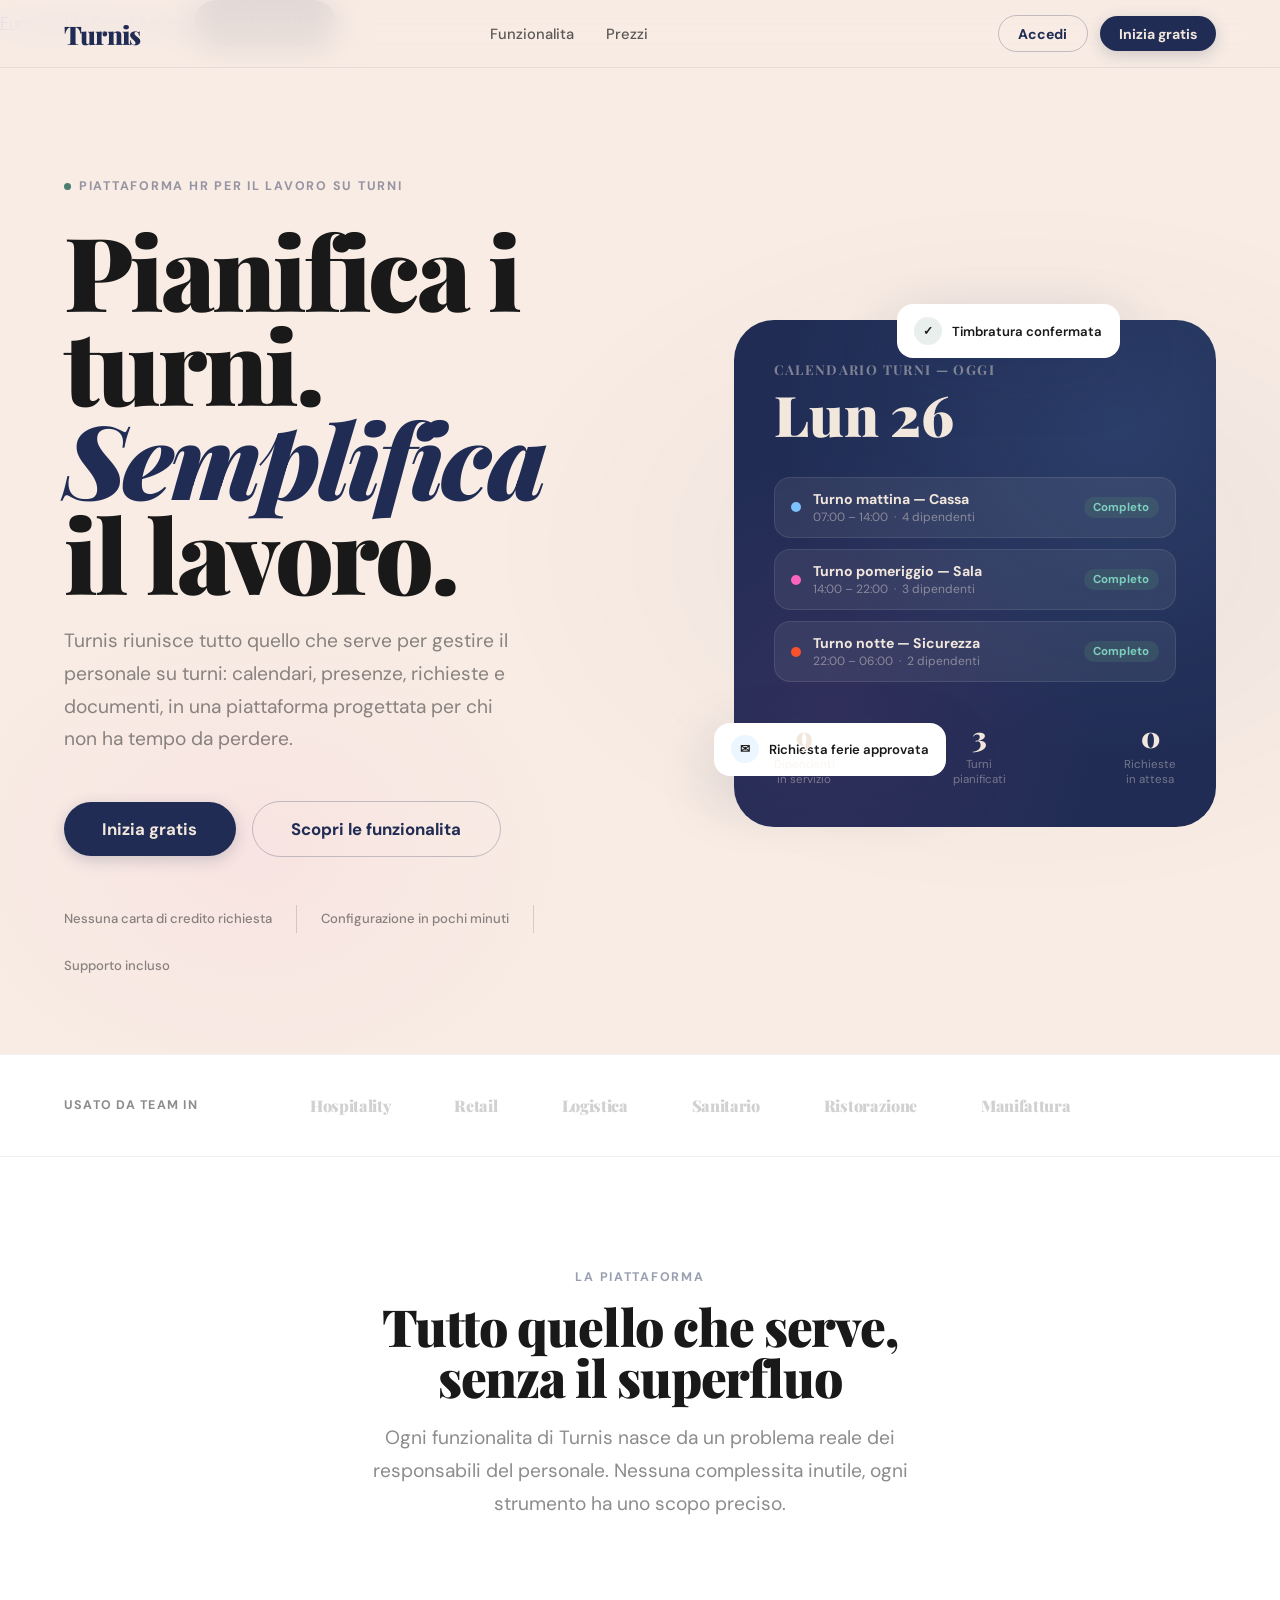
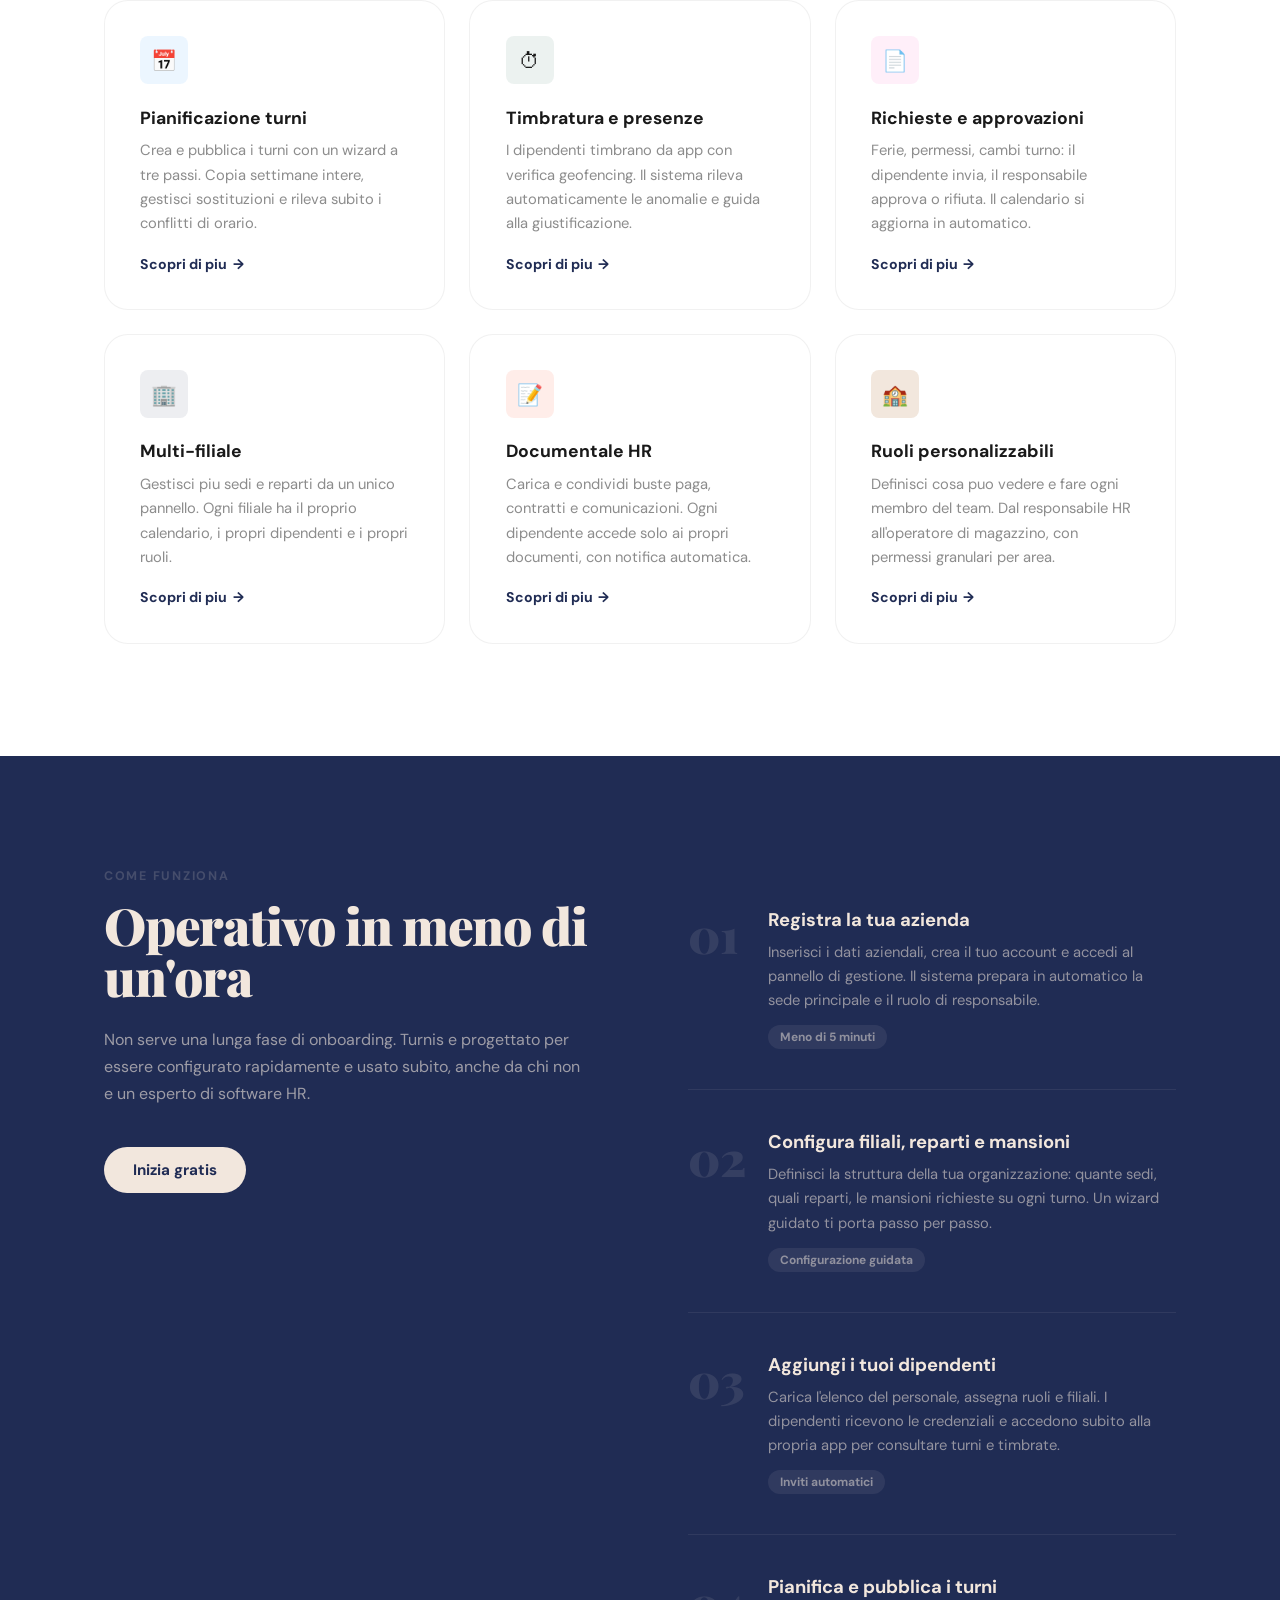
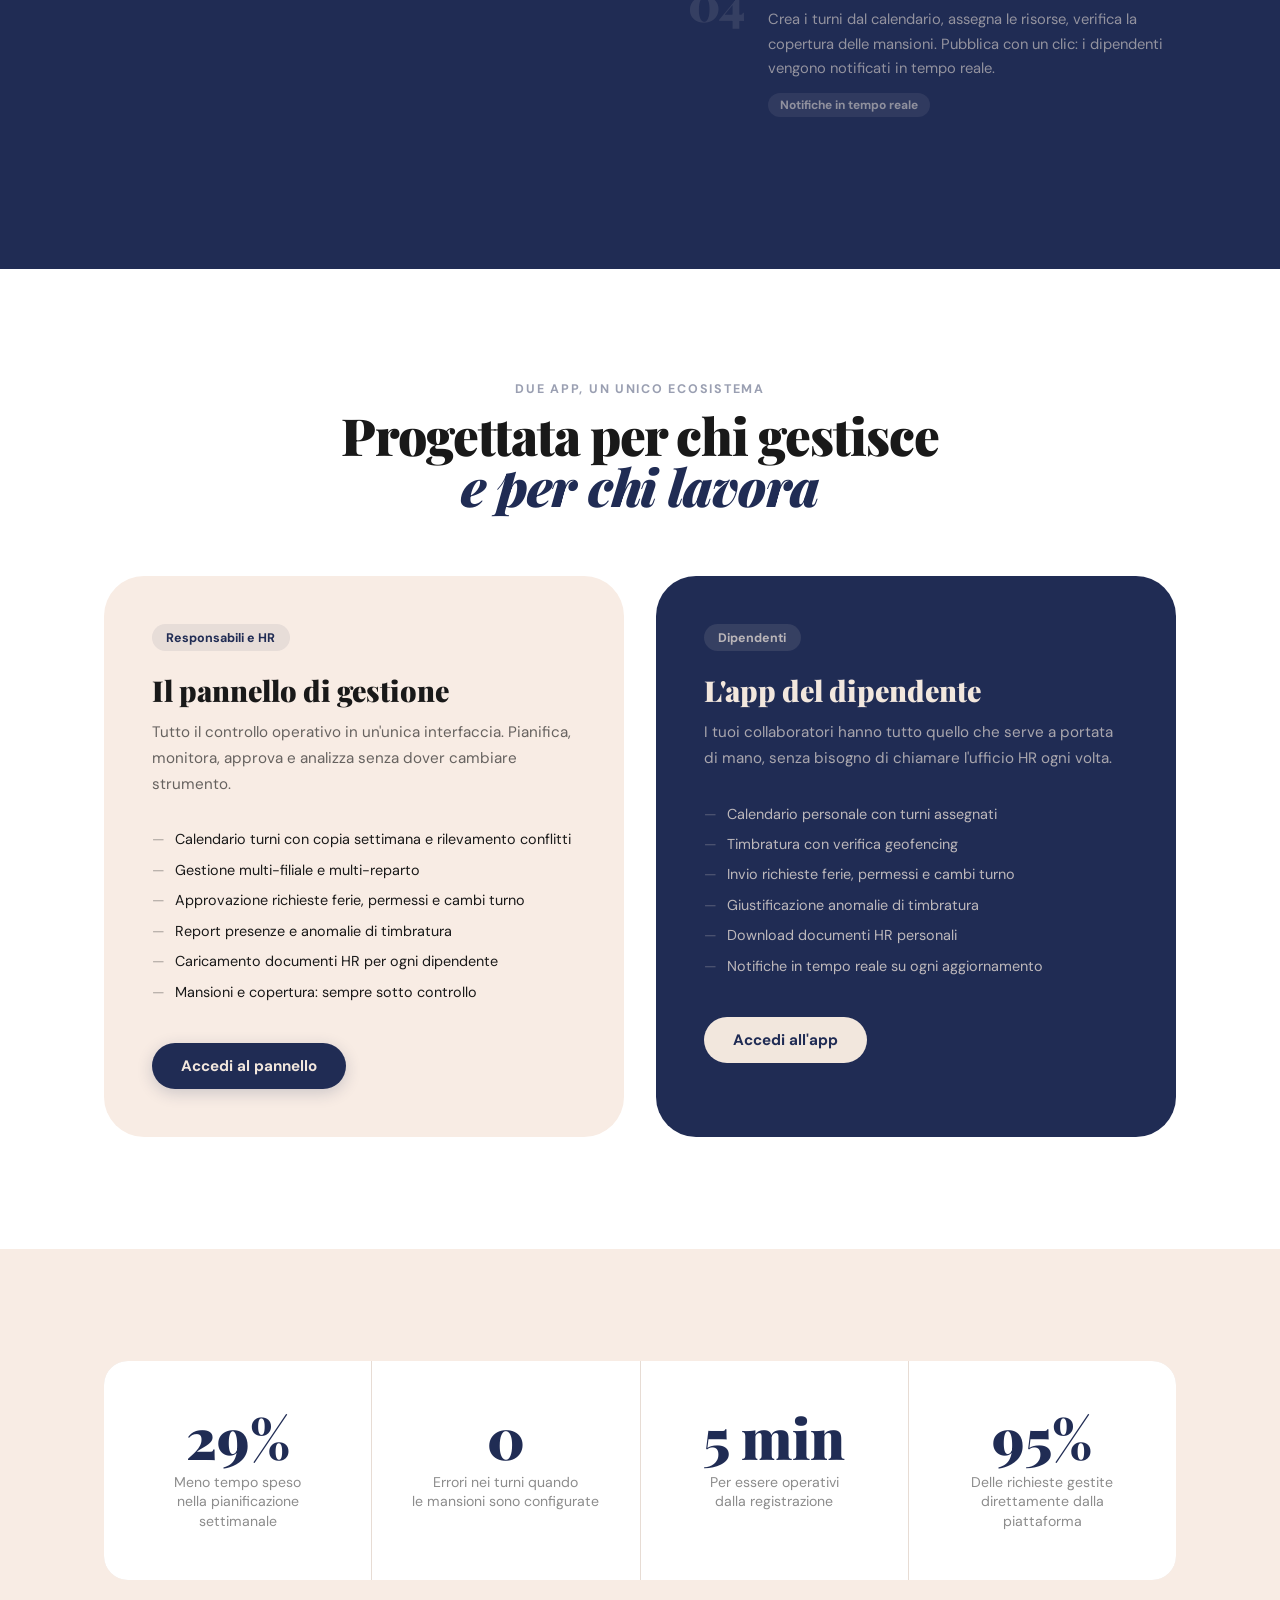
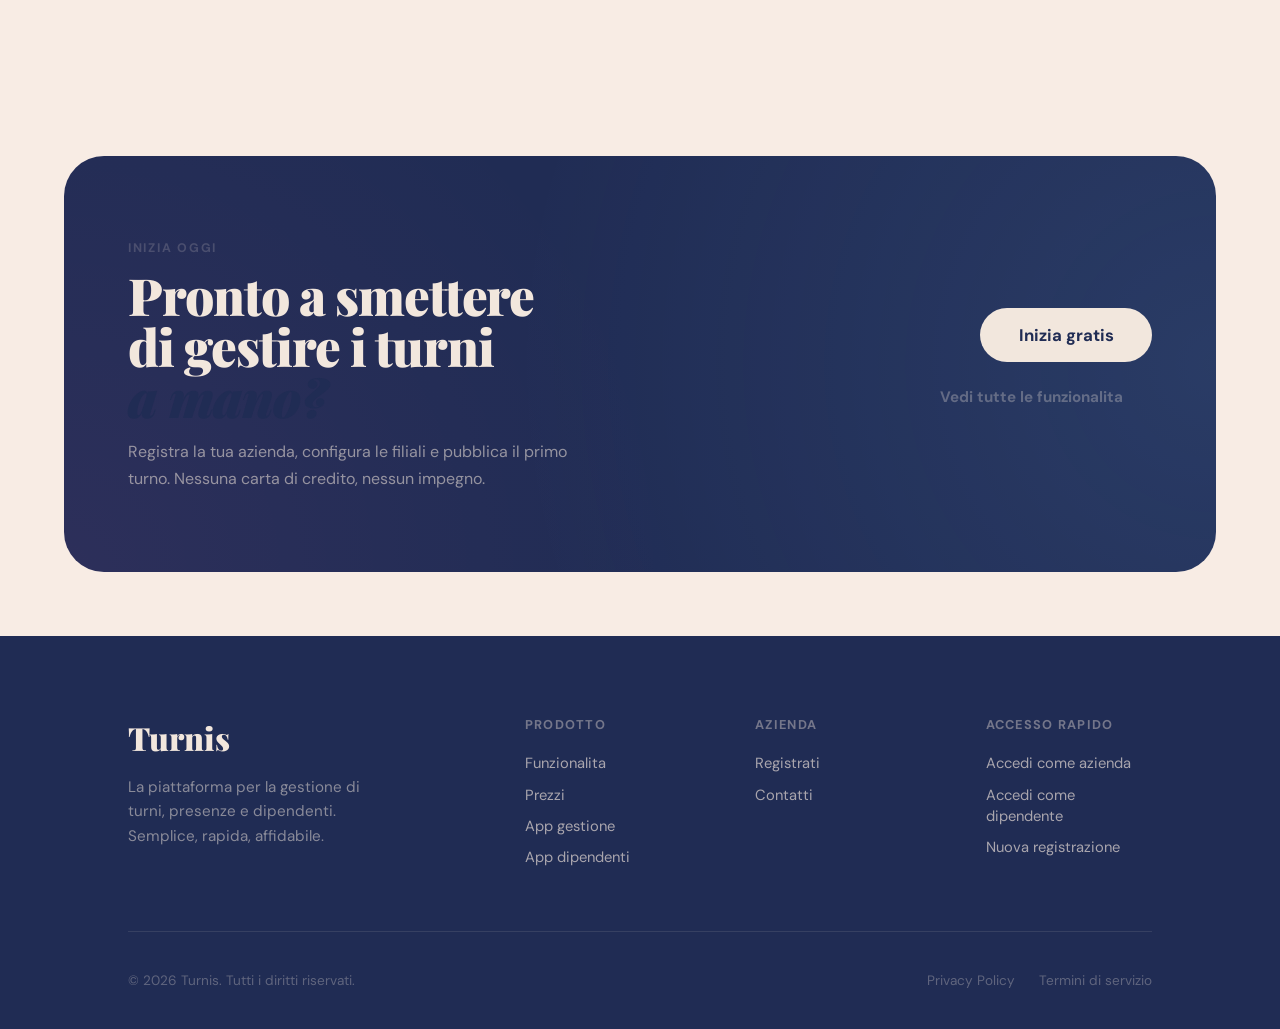
==== commit b33f6928: "SEO improvements" ====
--- a/index.html
+++ b/index.html
@@ -3,8 +3,24 @@
 <head>
 <meta charset="UTF-8">
 <meta name="viewport" content="width=device-width, initial-scale=1.0">
-<title>Turnis — Pianifica i turni. Semplifica il lavoro.</title>
-<meta name="description" content="Turnis è la piattaforma per la gestione di turni, presenze e dipendenti. Tutto quello che ti serve, senza complessità inutili.">
+<title>Turnis — Software per la gestione turni e presenze del personale</title>
+<meta name="description" content="Turnis è la piattaforma italiana per la pianificazione turni, timbratura e gestione dipendenti. Prova gratis, senza carta di credito.">
+<meta name="robots" content="index, follow">
+<meta name="author" content="Turnis">
+<link rel="canonical" href="https://turnis.it/">
+<meta property="og:type" content="website">
+<meta property="og:site_name" content="Turnis">
+<meta property="og:url" content="https://turnis.it/">
+<meta property="og:title" content="Turnis — Pianifica i turni. Semplifica il lavoro.">
+<meta property="og:description" content="La piattaforma per gestire turni, presenze e dipendenti. Configurazione in 5 minuti, app dipendente inclusa, gratis per iniziare.">
+<meta property="og:image" content="https://turnis.it/og-image.png">
+<meta property="og:locale" content="it_IT">
+<meta name="twitter:card" content="summary_large_image">
+<meta name="twitter:title" content="Turnis — Pianifica i turni. Semplifica il lavoro.">
+<meta name="twitter:description" content="La piattaforma per gestire turni, presenze e dipendenti. Configurazione in 5 minuti, app dipendente inclusa, gratis per iniziare.">
+<meta name="twitter:image" content="https://turnis.it/og-image.png">
+<link rel="preconnect" href="https://fonts.googleapis.com">
+<link rel="preconnect" href="https://fonts.gstatic.com" crossorigin>
 <link rel="stylesheet" href="css/style.css">
 <style>
 
@@ -306,6 +322,58 @@
   .stats-grid { grid-template-columns: 1fr 1fr; }
 }
 </style>
+<script type="application/ld+json">
+{
+  "@context": "https://schema.org",
+  "@graph": [
+    {
+      "@type": "Organization",
+      "@id": "https://turnis.it/#organization",
+      "name": "Turnis",
+      "url": "https://turnis.it",
+      "logo": {
+        "@type": "ImageObject",
+        "url": "https://turnis.it/og-image.png"
+      },
+      "contactPoint": {
+        "@type": "ContactPoint",
+        "email": "ciao@turnis.it",
+        "contactType": "customer support",
+        "availableLanguage": "Italian"
+      }
+    },
+    {
+      "@type": "WebSite",
+      "@id": "https://turnis.it/#website",
+      "url": "https://turnis.it",
+      "name": "Turnis",
+      "publisher": { "@id": "https://turnis.it/#organization" },
+      "inLanguage": "it-IT",
+      "potentialAction": {
+        "@type": "SearchAction",
+        "target": "https://turnis.it/?q={search_term_string}",
+        "query-input": "required name=search_term_string"
+      }
+    },
+    {
+      "@type": "SoftwareApplication",
+      "name": "Turnis",
+      "applicationCategory": "BusinessApplication",
+      "operatingSystem": "Web",
+      "url": "https://turnis.it",
+      "description": "Piattaforma per la gestione di turni, presenze e dipendenti.",
+      "offers": {
+        "@type": "Offer",
+        "price": "0",
+        "priceCurrency": "EUR",
+        "description": "Piano gratuito disponibile"
+      },
+      "publisher": { "@id": "https://turnis.it/#organization" }
+    }
+  ]
+}
+</script>
+<link rel="sitemap" type="application/xml" title="Sitemap" href="/sitemap.xml">
 </head>
 <body>
 
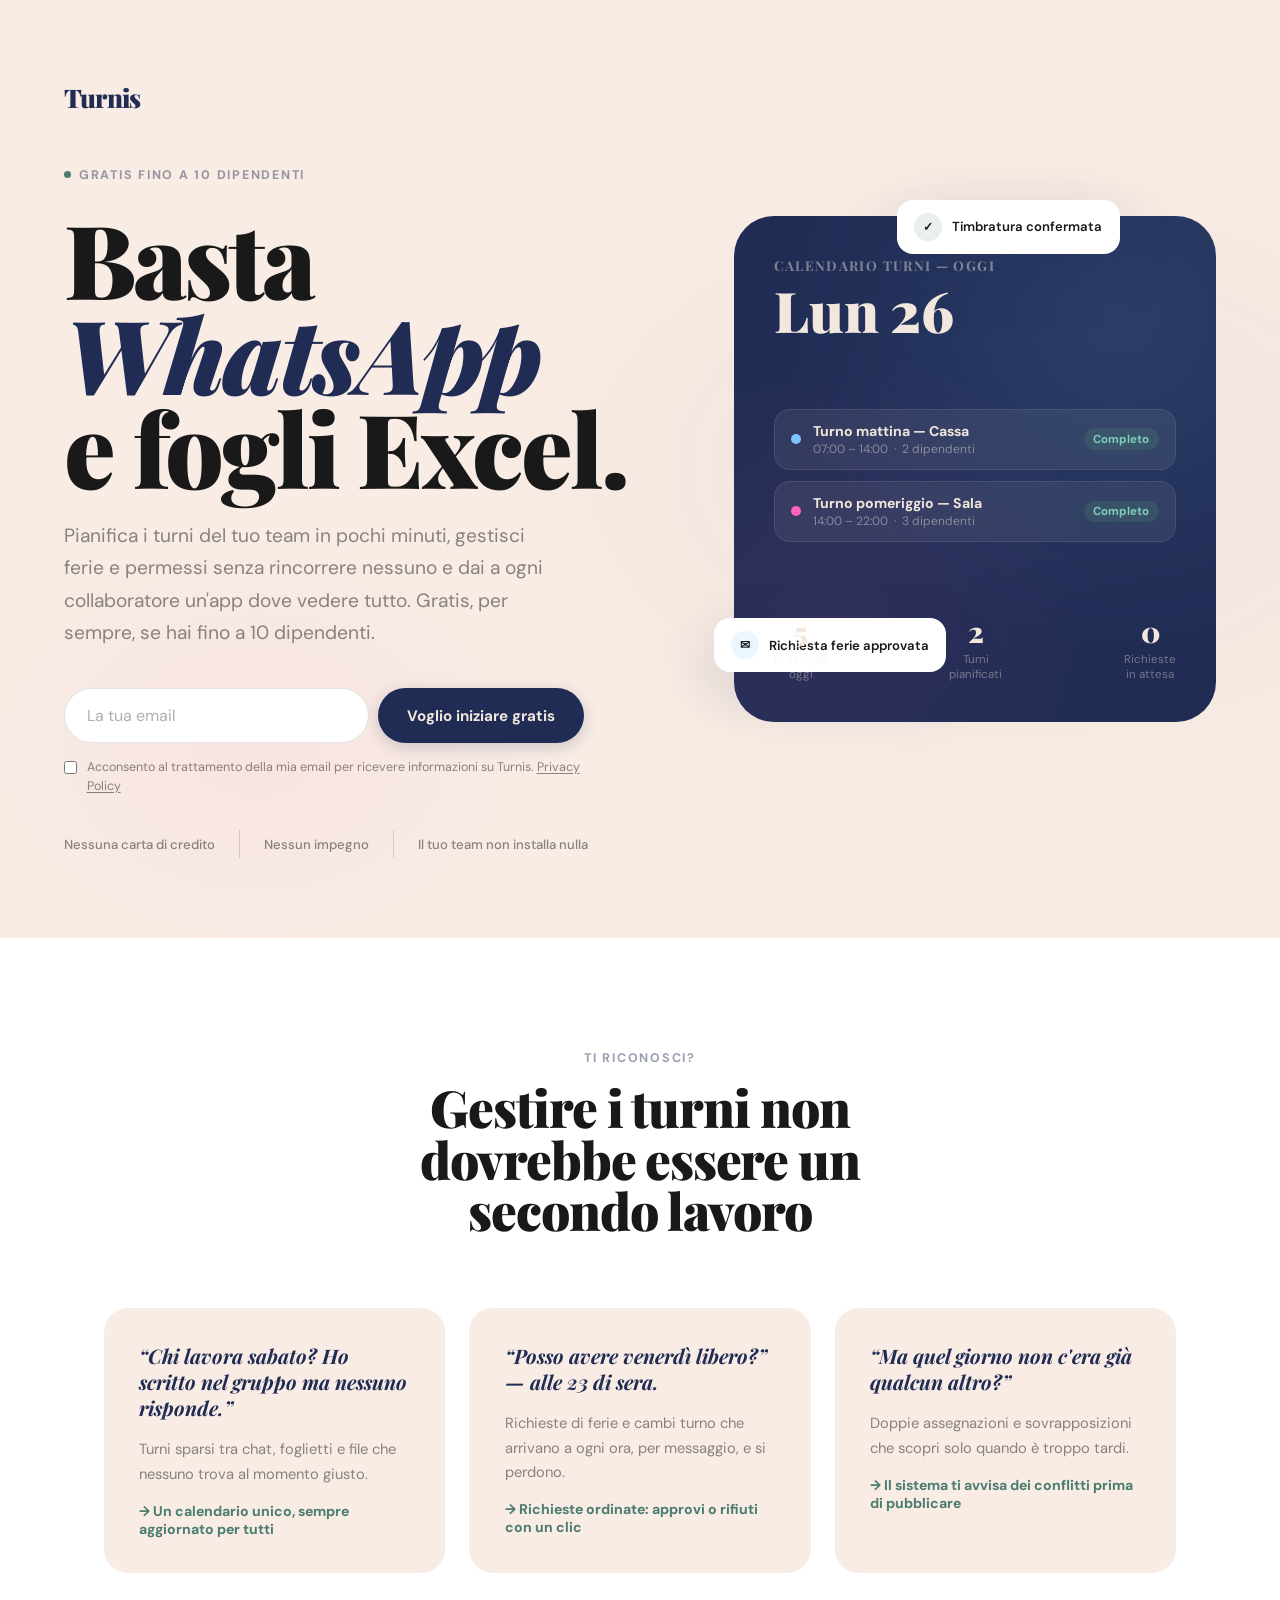
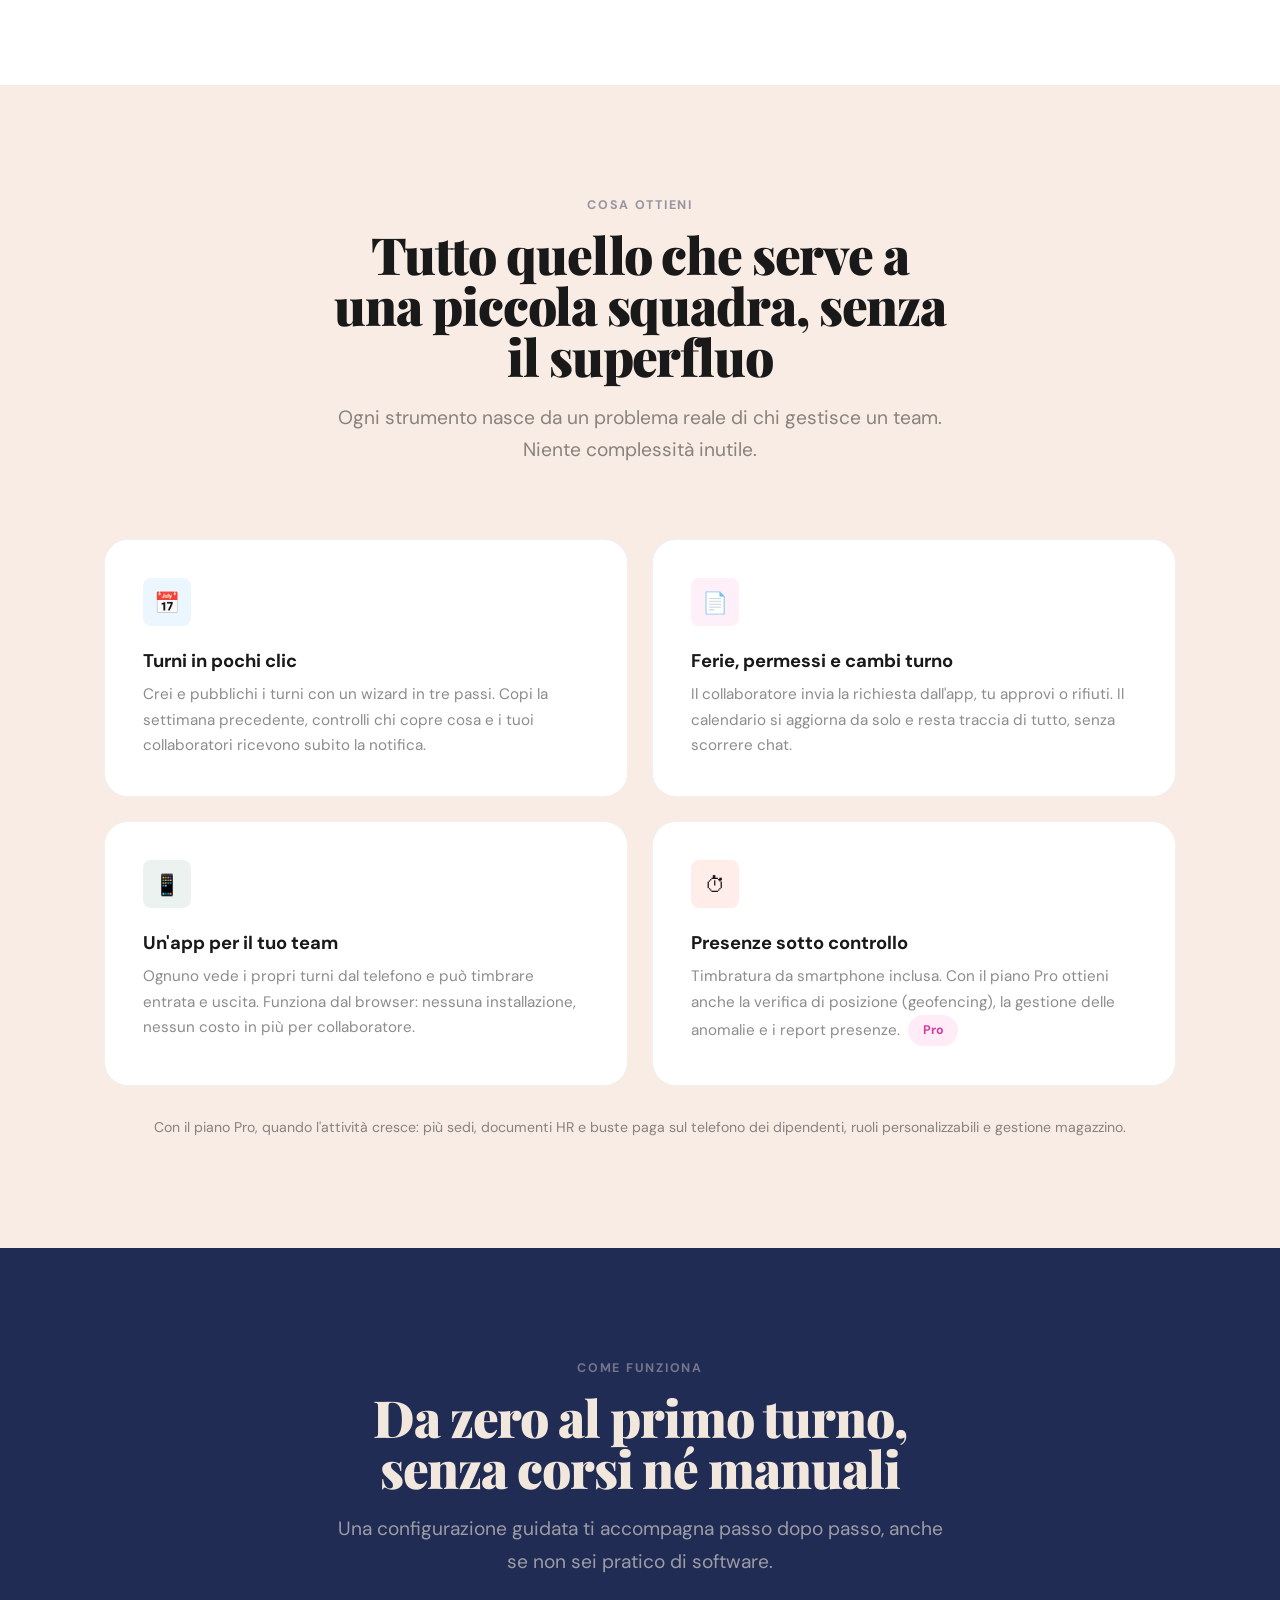
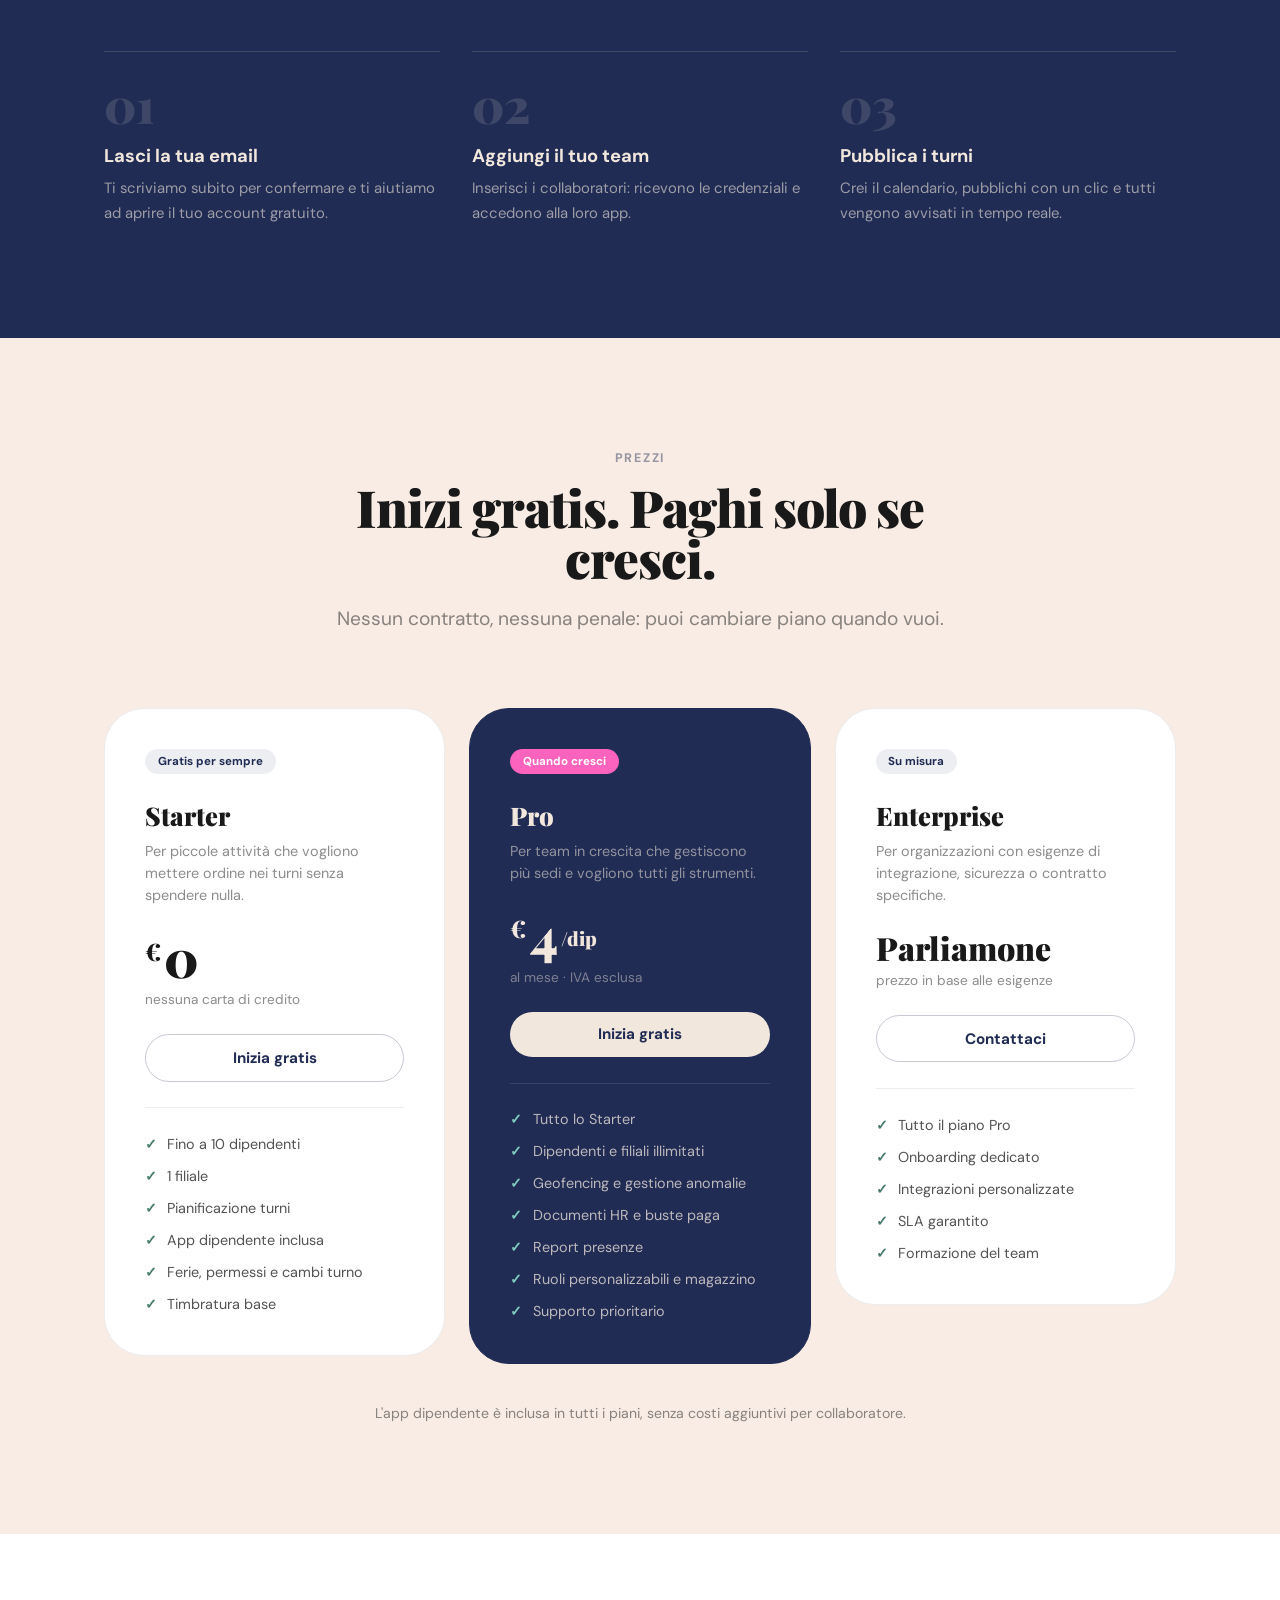
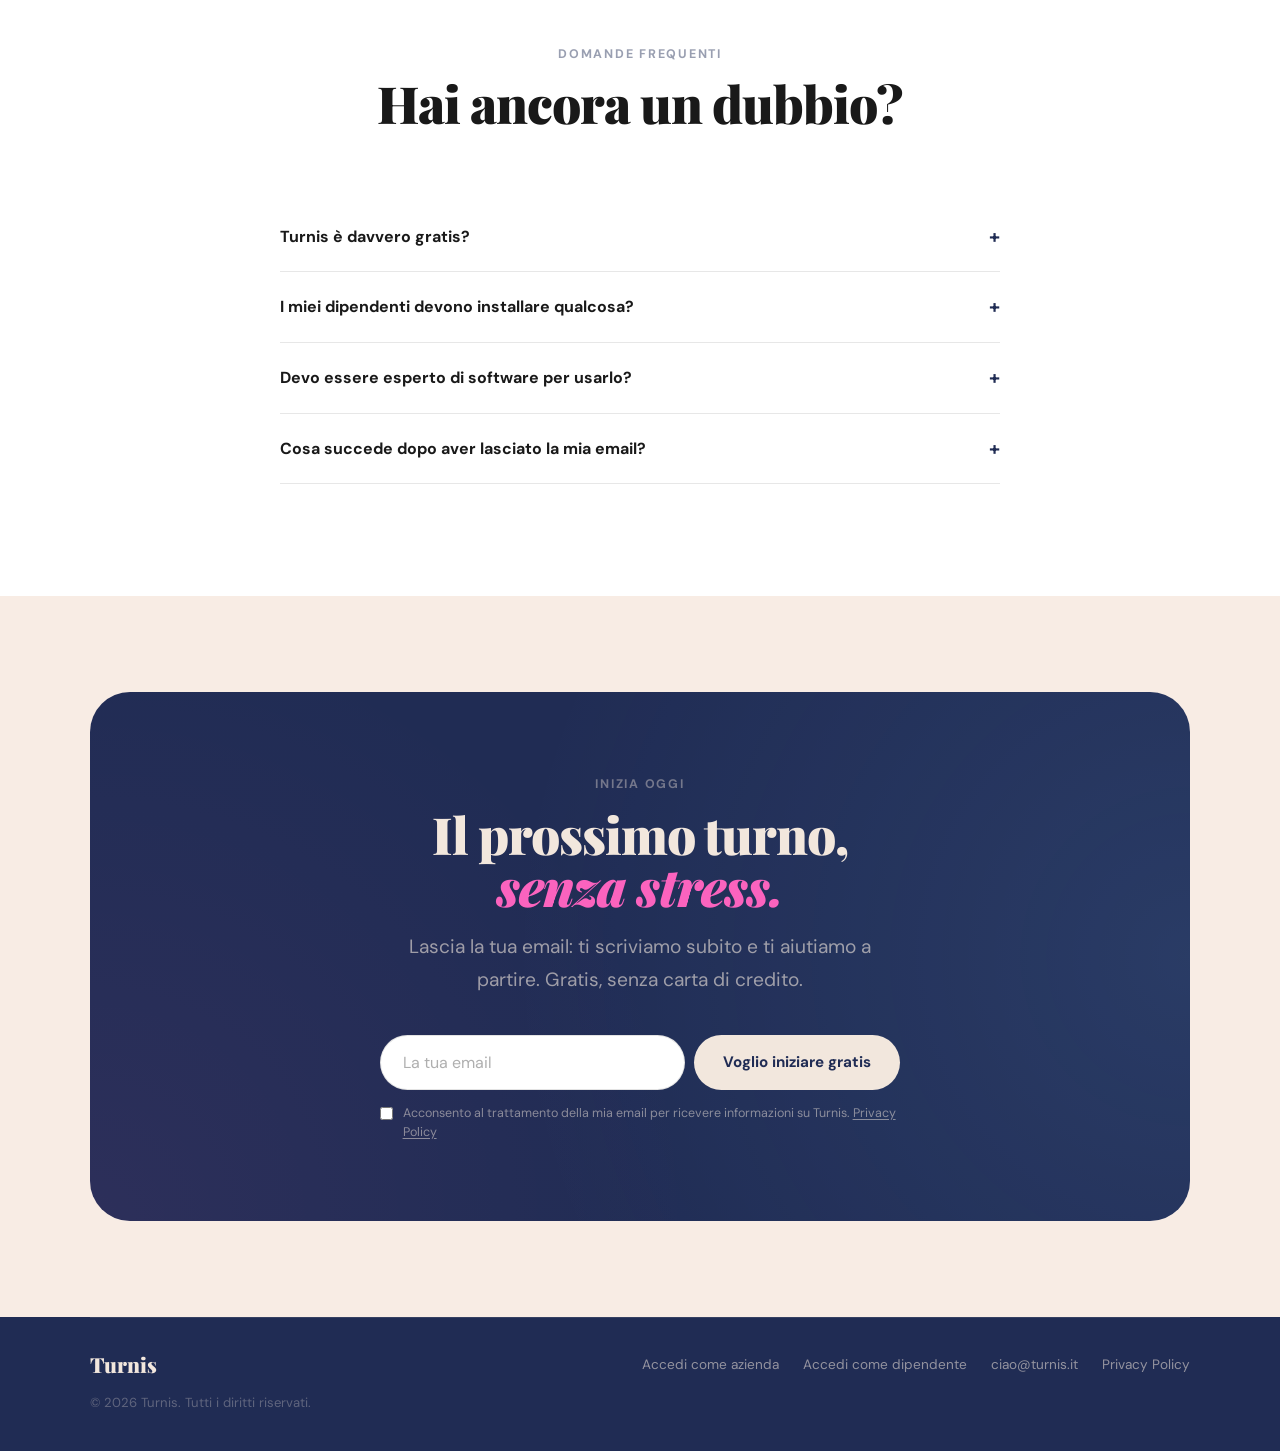
==== commit 670bf849: "Refactor main.js for improved signup functionality and UI interactions; update sitemap.xml to remove" ====
--- a/index.html
+++ b/index.html
@@ -3,21 +3,21 @@
 <head>
 <meta charset="UTF-8">
 <meta name="viewport" content="width=device-width, initial-scale=1.0">
-<title>Turnis — Software per la gestione turni e presenze del personale</title>
-<meta name="description" content="Turnis è la piattaforma italiana per la pianificazione turni, timbratura e gestione dipendenti. Prova gratis, senza carta di credito.">
+<title>Turnis — Gestione turni gratis per piccole attività (fino a 10 dipendenti)</title>
+<meta name="description" content="Smetti di gestire i turni con WhatsApp e fogli Excel. Turnis è gratis per sempre fino a 10 dipendenti: calendario turni, richieste ferie e app per il team. Nessuna carta di credito.">
 <meta name="robots" content="index, follow">
 <meta name="author" content="Turnis">
 <link rel="canonical" href="https://turnis.it/">
 <meta property="og:type" content="website">
 <meta property="og:site_name" content="Turnis">
 <meta property="og:url" content="https://turnis.it/">
-<meta property="og:title" content="Turnis — Pianifica i turni. Semplifica il lavoro.">
-<meta property="og:description" content="La piattaforma per gestire turni, presenze e dipendenti. Configurazione in 5 minuti, app dipendente inclusa, gratis per iniziare.">
+<meta property="og:title" content="Turnis — Basta WhatsApp e Excel per i turni. Gratis fino a 10 dipendenti.">
+<meta property="og:description" content="Pianifica i turni, gestisci ferie e permessi e dai al tuo team un'app per consultare tutto. Gratis per sempre fino a 10 dipendenti.">
 <meta property="og:image" content="https://turnis.it/og-image.png">
 <meta property="og:locale" content="it_IT">
 <meta name="twitter:card" content="summary_large_image">
-<meta name="twitter:title" content="Turnis — Pianifica i turni. Semplifica il lavoro.">
-<meta name="twitter:description" content="La piattaforma per gestire turni, presenze e dipendenti. Configurazione in 5 minuti, app dipendente inclusa, gratis per iniziare.">
+<meta name="twitter:title" content="Turnis — Basta WhatsApp e Excel per i turni. Gratis fino a 10 dipendenti.">
+<meta name="twitter:description" content="Pianifica i turni, gestisci ferie e permessi e dai al tuo team un'app per consultare tutto. Gratis per sempre fino a 10 dipendenti.">
 <meta name="twitter:image" content="https://turnis.it/og-image.png">
 <link rel="preconnect" href="https://fonts.googleapis.com">
 <link rel="preconnect" href="https://fonts.gstatic.com" crossorigin>
@@ -27,7 +27,7 @@
 /* HERO */
 .hero {
   min-height: 100vh;
-  padding: 8rem 5vw 5rem;
+  padding: 5rem 5vw 5rem;
   display: grid;
   grid-template-columns: 1.1fr 0.9fr;
   gap: 5rem;
@@ -44,110 +44,68 @@
     radial-gradient(ellipse 40% 40% at 20% 80%, rgba(251,99,190,0.06) 0%, transparent 60%);
   pointer-events: none;
 }
-
+.hero-brand {
+  font-family: 'Playfair Display', serif; font-weight: 900; font-size: 1.6rem;
+  color: var(--navy); letter-spacing: -0.03em; margin-bottom: 3rem;
+  opacity: 0; animation: fadeUp 0.8s 0.05s forwards;
+}
 .hero-label {
   display: inline-flex; align-items: center; gap: 0.5rem;
   margin-bottom: 1.8rem;
   opacity: 0; animation: fadeUp 0.8s 0.1s forwards;
 }
 .hero-label-dot { width: 7px; height: 7px; border-radius: 50%; background: var(--sage); }
-
-.hero-title {
-  margin-bottom: 1.6rem;
-  opacity: 0; animation: fadeUp 0.8s 0.22s forwards;
-}
-
-.hero-subtitle {
-  max-width: 460px;
-  margin-bottom: 2.8rem;
-  opacity: 0; animation: fadeUp 0.8s 0.38s forwards;
-}
-
-.hero-actions {
-  display: flex; align-items: center; gap: 1rem; flex-wrap: wrap;
-  opacity: 0; animation: fadeUp 0.8s 0.52s forwards;
-}
-
+.hero-title { margin-bottom: 1.6rem; opacity: 0; animation: fadeUp 0.8s 0.22s forwards; }
+.hero-subtitle { max-width: 480px; margin-bottom: 2.4rem; opacity: 0; animation: fadeUp 0.8s 0.38s forwards; }
+.hero-form { opacity: 0; animation: fadeUp 0.8s 0.52s forwards; }
 .hero-trust {
-  margin-top: 3rem;
+  margin-top: 2.2rem;
   display: flex; align-items: center; gap: 1.5rem; flex-wrap: wrap;
   opacity: 0; animation: fadeUp 0.8s 0.68s forwards;
 }
 .hero-trust-line { width: 1px; height: 28px; background: rgba(25,25,25,0.15); }
 .hero-trust-text { font-size: 0.82rem; color: var(--muted); font-weight: 500; }
 
-.hero-visual {
-  position: relative;
-  opacity: 0; animation: fadeIn 1.2s 0.6s forwards;
-}
-
+.hero-visual { position: relative; opacity: 0; animation: fadeIn 1.2s 0.6s forwards; }
 .hero-card {
   background: var(--navy);
   border-radius: var(--radius-xl);
   padding: 2.5rem;
-  position: relative;
-  overflow: hidden;
+  position: relative; overflow: hidden;
   aspect-ratio: 1 / 1.05;
   display: flex; flex-direction: column; justify-content: space-between;
 }
 .hero-card::before {
-  content: '';
-  position: absolute; inset: 0;
+  content: ''; position: absolute; inset: 0;
   background: radial-gradient(circle at 80% 20%, rgba(126,193,255,0.12) 0%, transparent 60%),
               radial-gradient(circle at 20% 80%, rgba(251,99,190,0.08) 0%, transparent 50%);
 }
-
 .hero-card-header { position: relative; z-index: 1; }
 .hero-card-title {
-  font-family: 'Playfair Display', serif;
-  font-size: 0.85rem;
-  font-weight: 700;
-  color: rgba(242,231,221,0.45);
-  letter-spacing: 0.1em;
-  text-transform: uppercase;
-  margin-bottom: 0.5rem;
-}
-.hero-card-day {
-  font-family: 'Playfair Display', serif;
-  font-weight: 900;
-  font-size: 3.5rem;
-  color: var(--cream);
-  line-height: 1;
-}
-
+  font-family: 'Playfair Display', serif; font-size: 0.85rem; font-weight: 700;
+  color: rgba(242,231,221,0.45); letter-spacing: 0.1em; text-transform: uppercase; margin-bottom: 0.5rem;
+}
+.hero-card-day { font-family: 'Playfair Display', serif; font-weight: 900; font-size: 3.5rem; color: var(--cream); line-height: 1; }
 .hero-card-shifts { position: relative; z-index: 1; display: flex; flex-direction: column; gap: 0.7rem; }
 .hero-shift {
   display: flex; align-items: center; gap: 0.75rem;
-  padding: 0.75rem 1rem;
-  border-radius: var(--radius-md);
-  background: rgba(242,231,221,0.07);
-  border: 1px solid rgba(242,231,221,0.1);
+  padding: 0.75rem 1rem; border-radius: var(--radius-md);
+  background: rgba(242,231,221,0.07); border: 1px solid rgba(242,231,221,0.1);
 }
 .hero-shift-dot { width: 10px; height: 10px; border-radius: 50%; flex-shrink: 0; }
 .hero-shift-info { flex: 1; }
 .hero-shift-name { font-size: 0.88rem; font-weight: 700; color: var(--cream); }
 .hero-shift-time { font-size: 0.75rem; color: rgba(242,231,221,0.45); margin-top: 1px; }
-.hero-shift-badge {
-  font-size: 0.72rem; font-weight: 700; padding: 0.2rem 0.6rem;
-  border-radius: 100px; background: rgba(74,124,111,0.3); color: #7ecfbe;
-}
-
-.hero-card-footer {
-  position: relative; z-index: 1;
-  display: flex; align-items: center; justify-content: space-between;
-}
+.hero-shift-badge { font-size: 0.72rem; font-weight: 700; padding: 0.2rem 0.6rem; border-radius: 100px; background: rgba(74,124,111,0.3); color: #7ecfbe; }
+.hero-card-footer { position: relative; z-index: 1; display: flex; align-items: center; justify-content: space-between; }
 .hero-card-stat { text-align: center; }
 .hero-card-stat-n { font-family: 'Playfair Display', serif; font-weight: 900; font-size: 1.8rem; color: var(--cream); }
 .hero-card-stat-l { font-size: 0.72rem; color: rgba(242,231,221,0.4); margin-top: 2px; }
 
 .hero-floating {
-  position: absolute;
-  background: var(--white);
-  border-radius: var(--radius-md);
-  padding: 0.8rem 1.1rem;
-  box-shadow: var(--shadow-lg);
-  display: flex; align-items: center; gap: 0.6rem;
-  white-space: nowrap;
+  position: absolute; background: var(--white); border-radius: var(--radius-md);
+  padding: 0.8rem 1.1rem; box-shadow: var(--shadow-lg);
+  display: flex; align-items: center; gap: 0.6rem; white-space: nowrap;
   font-size: 0.82rem; font-weight: 600; color: var(--dark);
 }
 .hero-floating-icon { width: 28px; height: 28px; border-radius: 50%; display: flex; align-items: center; justify-content: center; font-size: 0.75rem; }
@@ -159,169 +117,173 @@
 @keyframes fadeUp { from{opacity:0;transform:translateY(28px)} to{opacity:1;transform:none} }
 @keyframes fadeIn { from{opacity:0} to{opacity:1} }
 
-/* LOGOS STRIP */
-.logos-strip {
-  background: var(--white);
-  padding: 2.5rem 5vw;
-  border-top: 1px solid rgba(25,25,25,0.06);
-  border-bottom: 1px solid rgba(25,25,25,0.06);
-}
-.logos-strip-label { font-size: 0.78rem; font-weight: 700; color: var(--muted); letter-spacing: 0.1em; text-transform: uppercase; margin-right: 3rem; white-space: nowrap; }
-.logos-strip-inner { display: flex; align-items: center; gap: 4rem; flex-wrap: wrap; }
-.logos-strip-placeholder {
-  display: flex; align-items: center; gap: 0.5rem;
-  font-family: 'Playfair Display', serif; font-weight: 900; font-size: 1rem;
-  color: rgba(25,25,25,0.2); letter-spacing: -0.02em;
-}
-
-/* FEATURES OVERVIEW */
-.features-intro { text-align: center; max-width: 600px; margin: 0 auto 5rem; }
-.features-intro .eyebrow { margin-bottom: 1rem; }
-.features-intro .display-md { margin-bottom: 1.2rem; }
-
-.features-grid {
-  display: grid;
-  grid-template-columns: repeat(3, 1fr);
-  gap: 1.5rem;
-}
-
+/* SIGNUP FORM (used twice) */
+.signup { max-width: 520px; }
+.signup-row { display: flex; gap: 0.6rem; }
+.signup-input {
+  flex: 1; min-width: 0; padding: 1rem 1.4rem;
+  background: var(--white); border: 1.5px solid rgba(25,25,25,0.12);
+  border-radius: 100px; font-family: 'DM Sans', sans-serif; font-size: 1rem; color: var(--dark);
+  outline: none; transition: border-color 0.2s, box-shadow 0.2s;
+}
+.signup-input:focus { border-color: var(--navy); box-shadow: 0 0 0 3px rgba(32,44,84,0.1); }
+.signup-input::placeholder { color: rgba(25,25,25,0.35); }
+.signup-btn { white-space: nowrap; justify-content: center; }
+.signup-consent { display: flex; align-items: flex-start; gap: 0.6rem; margin-top: 0.9rem; font-size: 0.78rem; line-height: 1.5; color: var(--muted); }
+.signup-consent input { margin-top: 3px; accent-color: var(--navy); flex-shrink: 0; }
+.signup-consent a { color: inherit; text-decoration: underline; text-underline-offset: 2px; }
+.signup-hp { position: absolute; left: -9999px; width: 1px; height: 1px; opacity: 0; }
+.signup-msg { display: none; margin-top: 0.9rem; font-size: 0.9rem; font-weight: 700; line-height: 1.5; }
+.signup-msg.error { display: block; color: #c0340d; }
+.signup-done {
+  display: none; align-items: flex-start; gap: 0.9rem;
+  padding: 1.2rem 1.4rem; border-radius: var(--radius-md);
+  background: rgba(74,124,111,0.12); color: var(--dark); font-size: 0.95rem; line-height: 1.55;
+}
+.signup-done strong { display: block; font-size: 1.05rem; margin-bottom: 0.2rem; }
+.signup-done-icon { width: 30px; height: 30px; border-radius: 50%; background: var(--sage); color: #fff; display: flex; align-items: center; justify-content: center; font-weight: 900; flex-shrink: 0; }
+.signup.is-done .signup-row, .signup.is-done .signup-consent, .signup.is-done .signup-msg { display: none; }
+.signup.is-done .signup-done { display: flex; }
+
+/* SECTION HEADERS */
+.sec-head { text-align: center; max-width: 620px; margin: 0 auto 4.5rem; }
+.sec-head .eyebrow { margin-bottom: 1rem; display: block; }
+.sec-head .display-md { margin-bottom: 1.2rem; }
+
+/* PAIN */
+.pain { background: var(--white); }
+.pain-grid { display: grid; grid-template-columns: repeat(3, 1fr); gap: 1.5rem; }
+.pain-card { background: var(--peach); border-radius: var(--radius-lg); padding: 2.2rem; }
+.pain-quote { font-family: 'Playfair Display', serif; font-style: italic; font-weight: 700; font-size: 1.25rem; line-height: 1.3; color: var(--navy); margin-bottom: 1rem; }
+.pain-card p { font-size: 0.92rem; line-height: 1.65; color: var(--muted); }
+.pain-fix { margin-top: 1rem; font-size: 0.88rem; font-weight: 700; color: var(--sage); }
+.pain-fix::before { content: '→ '; }
+
+/* FEATURES */
+.features-grid { display: grid; grid-template-columns: repeat(2, 1fr); gap: 1.5rem; }
 .feature-card {
-  background: var(--white);
-  border-radius: var(--radius-lg);
-  padding: 2.2rem;
+  background: var(--white); border-radius: var(--radius-lg); padding: 2.4rem;
   border: 1px solid rgba(25,25,25,0.06);
   transition: transform 0.3s, box-shadow 0.3s, border-color 0.3s;
-  position: relative; overflow: hidden;
-}
-.feature-card::before {
-  content: '';
-  position: absolute; inset: 0;
-  opacity: 0; transition: opacity 0.3s;
-  background: radial-gradient(circle at 0% 0%, rgba(32,44,84,0.04) 0%, transparent 70%);
 }
 .feature-card:hover { transform: translateY(-4px); box-shadow: var(--shadow-md); border-color: rgba(32,44,84,0.12); }
-.feature-card:hover::before { opacity: 1; }
-
-.feature-icon {
-  width: 48px; height: 48px; border-radius: var(--radius-sm);
-  display: flex; align-items: center; justify-content: center;
-  margin-bottom: 1.4rem;
-  font-size: 1.3rem;
-}
+.feature-icon { width: 48px; height: 48px; border-radius: var(--radius-sm); display: flex; align-items: center; justify-content: center; margin-bottom: 1.4rem; font-size: 1.3rem; }
 .feature-icon-navy  { background: rgba(32,44,84,0.08); }
 .feature-icon-pink  { background: rgba(251,99,190,0.1); }
 .feature-icon-sky   { background: rgba(126,193,255,0.15); }
 .feature-icon-sage  { background: rgba(74,124,111,0.1); }
 .feature-icon-orange{ background: rgba(249,81,44,0.1); }
-.feature-icon-cream { background: var(--cream); }
-
-.feature-card h3 { font-size: 1.1rem; font-weight: 700; margin-bottom: 0.6rem; }
-.feature-card p  { font-size: 0.92rem; line-height: 1.65; color: var(--muted); }
-.feature-card-link { display: inline-flex; align-items: center; gap: 0.35rem; font-size: 0.88rem; font-weight: 700; color: var(--navy); text-decoration: none; margin-top: 1.2rem; transition: gap 0.2s; }
-.feature-card-link:hover { gap: 0.6rem; }
-.feature-card-link::after { content: '→'; }
-
-/* HOW IT WORKS */
+.feature-card h3 { font-size: 1.15rem; font-weight: 700; margin-bottom: 0.6rem; }
+.feature-card p  { font-size: 0.95rem; line-height: 1.65; color: var(--muted); }
+.feature-pro { display: inline-block; margin-left: 0.5rem; vertical-align: middle; }
+.features-note { text-align: center; margin-top: 2rem; font-size: 0.88rem; color: var(--muted); }
+
+/* HOW */
 .how { background: var(--navy); color: var(--cream); }
-.how-grid { display: grid; grid-template-columns: 1fr 1fr; gap: 6rem; align-items: start; }
-.how-header { position: sticky; top: 8rem; }
-.how-header .eyebrow { color: rgba(242,231,221,0.4); }
-.how-header .display-md { color: var(--cream); margin: 1rem 0 1.5rem; }
-.how-header p { color: rgba(242,231,221,0.6); line-height: 1.7; }
-
-.steps { display: flex; flex-direction: column; gap: 0; }
-.step {
-  display: flex; gap: 2rem;
-  padding: 2.5rem 0;
-  border-bottom: 1px solid rgba(242,231,221,0.08);
-  position: relative;
-}
-.step:last-child { border-bottom: none; }
-.step-num {
-  font-family: 'Playfair Display', serif;
-  font-weight: 900;
-  font-size: 3rem;
-  color: rgba(242,231,221,0.1);
-  line-height: 1;
-  flex-shrink: 0;
-  width: 3rem;
-  text-align: right;
-  padding-top: 0.15rem;
-}
-.step-content {}
-.step-content h3 { font-size: 1.15rem; font-weight: 700; color: var(--cream); margin-bottom: 0.5rem; }
-.step-content p  { font-size: 0.92rem; line-height: 1.65; color: rgba(242,231,221,0.55); }
-.step-tag { margin-top: 0.8rem; display: inline-block; background: rgba(242,231,221,0.08); color: rgba(242,231,221,0.5); padding: 0.25rem 0.75rem; border-radius: 100px; font-size: 0.75rem; font-weight: 700; }
-
-/* ROLES SPLIT */
-.roles { background: var(--white); }
-.roles-header { text-align: center; margin-bottom: 4rem; }
-.roles-header .eyebrow { margin-bottom: 0.8rem; }
-.roles-grid { display: grid; grid-template-columns: 1fr 1fr; gap: 2rem; }
-.role-card {
-  border-radius: var(--radius-xl);
-  padding: 3rem;
-  position: relative; overflow: hidden;
-}
-.role-card-merchant { background: var(--peach); }
-.role-card-employee { background: var(--navy); color: var(--cream); }
-
-.role-tag { margin-bottom: 1.5rem; }
-.role-title { font-family: 'Playfair Display', serif; font-weight: 900; font-size: 1.8rem; margin-bottom: 0.8rem; line-height: 1.1; }
-.role-desc { font-size: 0.95rem; line-height: 1.7; opacity: 0.65; margin-bottom: 2rem; }
-.role-features { list-style: none; display: flex; flex-direction: column; gap: 0.55rem; margin-bottom: 2.5rem; }
-.role-features li { display: flex; align-items: flex-start; gap: 0.6rem; font-size: 0.9rem; line-height: 1.5; }
-.role-features li::before { content: '—'; opacity: 0.35; flex-shrink: 0; }
-.role-card-employee .role-features li { color: rgba(242,231,221,0.75); }
-
-/* STATS */
-.stats { background: var(--peach); }
-.stats-grid { display: grid; grid-template-columns: repeat(4, 1fr); gap: 1px; background: rgba(25,25,25,0.08); border-radius: var(--radius-lg); overflow: hidden; }
-.stat-cell { background: var(--white); padding: 3rem 2rem; text-align: center; }
-.stat-number { font-family: 'Playfair Display', serif; font-weight: 900; font-size: 3.5rem; color: var(--navy); line-height: 1; }
-.stat-label { font-size: 0.88rem; color: var(--muted); margin-top: 0.5rem; line-height: 1.4; }
-
-/* CTA BANNER */
-.cta-banner {
-  background: var(--navy);
-  border-radius: var(--radius-xl);
-  padding: 5rem 4rem;
-  display: grid; grid-template-columns: 1fr auto;
-  gap: 3rem; align-items: center;
-  position: relative; overflow: hidden;
-  margin: 0 5vw;
-}
-.cta-banner::before {
-  content: '';
-  position: absolute; inset: 0;
+.how .eyebrow { color: rgba(242,231,221,0.4); opacity: 1; }
+.how .display-md { color: var(--cream); }
+.how .lead { color: rgba(242,231,221,0.6); }
+.steps { display: grid; grid-template-columns: repeat(3, 1fr); gap: 2rem; }
+.step { border-top: 1px solid rgba(242,231,221,0.15); padding-top: 1.8rem; }
+.step-num { font-family: 'Playfair Display', serif; font-weight: 900; font-size: 3rem; color: rgba(242,231,221,0.15); line-height: 1; margin-bottom: 1rem; }
+.step h3 { font-size: 1.15rem; font-weight: 700; color: var(--cream); margin-bottom: 0.5rem; }
+.step p  { font-size: 0.93rem; line-height: 1.65; color: rgba(242,231,221,0.6); }
+
+/* PRICING */
+.pricing-grid { display: grid; grid-template-columns: repeat(3, 1fr); gap: 1.5rem; align-items: start; }
+.pricing-card { border-radius: var(--radius-xl); padding: 2.5rem; background: var(--white); border: 1.5px solid rgba(25,25,25,0.08); }
+.pricing-card-featured { background: var(--navy); border-color: var(--navy); transform: scale(1.03); }
+.pricing-badge { display: inline-block; padding: 0.3rem 0.8rem; border-radius: 100px; font-size: 0.72rem; font-weight: 700; margin-bottom: 1.5rem; background: rgba(32,44,84,0.08); color: var(--navy); }
+.pricing-badge-featured { background: var(--pink); color: #fff; }
+.pricing-name { font-family: 'Playfair Display', serif; font-weight: 900; font-size: 1.6rem; margin-bottom: 0.5rem; }
+.pricing-card-featured .pricing-name { color: var(--cream); }
+.pricing-desc { font-size: 0.9rem; color: var(--muted); margin-bottom: 1.6rem; line-height: 1.55; }
+.pricing-card-featured .pricing-desc { color: rgba(242,231,221,0.55); }
+.pricing-amount { font-family: 'Playfair Display', serif; font-weight: 900; font-size: 3.2rem; line-height: 1; display: flex; align-items: flex-start; gap: 0.2rem; }
+.pricing-card-featured .pricing-amount { color: var(--cream); }
+.pricing-currency { font-size: 1.5rem; margin-top: 0.4rem; }
+.pricing-unit { font-size: 1.2rem; margin-top: 1.2rem; }
+.pricing-period { font-size: 0.85rem; color: var(--muted); margin: 0.5rem 0 1.6rem; }
+.pricing-card-featured .pricing-period { color: rgba(242,231,221,0.45); }
+.pricing-divider { height: 1px; background: rgba(25,25,25,0.08); margin: 1.6rem 0; }
+.pricing-card-featured .pricing-divider { background: rgba(242,231,221,0.12); }
+.pricing-features { list-style: none; display: flex; flex-direction: column; gap: 0.65rem; }
+.pricing-features li { display: flex; align-items: flex-start; gap: 0.65rem; font-size: 0.9rem; line-height: 1.5; color: rgba(25,25,25,0.75); }
+.pricing-card-featured .pricing-features li { color: rgba(242,231,221,0.75); }
+.pricing-features li::before { content: '✓'; color: var(--sage); font-weight: 900; flex-shrink: 0; }
+.pricing-card-featured .pricing-features li::before { color: #7ecfbe; }
+.pricing-foot { text-align: center; margin-top: 2.5rem; font-size: 0.88rem; color: var(--muted); }
+
+/* FAQ */
+.faq { background: var(--white); }
+.accordion { max-width: 720px; margin: 0 auto; }
+.accordion-item { border-bottom: 1px solid rgba(25,25,25,0.1); }
+.accordion-trigger {
+  width: 100%; text-align: left; background: none; border: none; cursor: pointer;
+  padding: 1.4rem 0; display: flex; justify-content: space-between; align-items: center;
+  gap: 1rem; font-family: 'DM Sans', sans-serif; font-size: 1rem; font-weight: 700; color: var(--dark);
+}
+.accordion-arrow { font-size: 1.2rem; transition: transform 0.3s; color: var(--navy); flex-shrink: 0; }
+.accordion-item.open .accordion-arrow { transform: rotate(45deg); }
+.accordion-body { max-height: 0; overflow: hidden; transition: max-height 0.4s cubic-bezier(.22,1,.36,1); }
+.accordion-body-inner { padding-bottom: 1.4rem; font-size: 0.95rem; line-height: 1.7; color: var(--muted); }
+
+/* FINAL CTA */
+.final { padding: 6rem 5vw; }
+.final-card {
+  max-width: 1100px; margin: 0 auto;
+  background: var(--navy); border-radius: var(--radius-xl);
+  padding: 5rem 4rem; text-align: center; position: relative; overflow: hidden;
+}
+.final-card::before {
+  content: ''; position: absolute; inset: 0;
   background: radial-gradient(circle at 100% 50%, rgba(126,193,255,0.1) 0%, transparent 60%),
               radial-gradient(circle at 0% 100%, rgba(251,99,190,0.06) 0%, transparent 50%);
 }
-.cta-banner-text { position: relative; z-index: 1; }
-.cta-banner-text .display-md { color: var(--cream); margin: 0.8rem 0 1rem; }
-.cta-banner-text p { color: rgba(242,231,221,0.55); font-size: 1rem; line-height: 1.65; max-width: 480px; }
-.cta-banner-actions { position: relative; z-index: 1; display: flex; flex-direction: column; gap: 0.75rem; align-items: flex-end; white-space: nowrap; }
+.final-card > * { position: relative; z-index: 1; }
+.final-card .eyebrow { color: rgba(242,231,221,0.4); opacity: 1; }
+.final-card .display-md { color: var(--cream); margin: 1rem 0 1.2rem; }
+.final-card .lead { color: rgba(242,231,221,0.6); max-width: 480px; margin: 0 auto 2.4rem; }
+.final-card .signup { margin: 0 auto; text-align: left; }
+.final-card .signup-consent { color: rgba(242,231,221,0.5); }
+.final-card .signup-msg.error { color: #ff9c85; }
+.final-card .signup-btn { background: var(--cream); color: var(--navy); box-shadow: none; }
+.final-card .signup-btn:hover { background: #fff; }
+
+/* MINI FOOTER */
+.foot { background: var(--navy); color: var(--cream); padding: 0 5vw 2.5rem; }
+.foot-inner {
+  max-width: 1100px; margin: 0 auto; padding-top: 2rem; border-top: 1px solid rgba(242,231,221,0.1);
+  display: flex; justify-content: space-between; align-items: center; flex-wrap: wrap; gap: 1rem;
+}
+.foot-brand { font-family: 'Playfair Display', serif; font-weight: 900; font-size: 1.3rem; color: var(--cream); }
+.foot-links { display: flex; gap: 1.5rem; flex-wrap: wrap; }
+.foot a { color: rgba(242,231,221,0.55); text-decoration: none; font-size: 0.85rem; transition: color 0.2s; }
+.foot a:hover { color: var(--cream); }
+.foot-copy { color: rgba(242,231,221,0.3); font-size: 0.82rem; width: 100%; }
 
 /* RESPONSIVE */
 @media (max-width: 960px) {
-  .hero { grid-template-columns: 1fr; padding-top: 7rem; gap: 3.5rem; text-align: center; }
+  .hero { grid-template-columns: 1fr; padding-top: 3rem; gap: 3.5rem; text-align: center; min-height: auto; }
   .hero-subtitle { margin-left: auto; margin-right: auto; }
-  .hero-actions { justify-content: center; }
+  .hero .signup { margin: 0 auto; text-align: left; }
   .hero-trust { justify-content: center; }
-  .hero-visual { order: -1; max-width: 380px; margin: 0 auto; }
-  .features-grid { grid-template-columns: 1fr 1fr; }
-  .how-grid { grid-template-columns: 1fr; }
-  .how-header { position: static; }
-  .roles-grid { grid-template-columns: 1fr; }
-  .stats-grid { grid-template-columns: 1fr 1fr; }
-  .cta-banner { grid-template-columns: 1fr; padding: 3rem 2.5rem; }
-  .cta-banner-actions { align-items: flex-start; }
-}
-@media (max-width: 640px) {
+  .hero-visual { max-width: 380px; margin: 0 auto; }
+  .pain-grid, .steps, .pricing-grid { grid-template-columns: 1fr; }
+  .pricing-card-featured { transform: none; }
   .features-grid { grid-template-columns: 1fr; }
-  .stats-grid { grid-template-columns: 1fr 1fr; }
+  .final-card { padding: 3.5rem 1.8rem; }
+}
+@media (max-width: 560px) {
+  .signup-row { flex-direction: column; }
+  .signup-btn { width: 100%; }
+  .float-2 { left: 0; }
+}
+@media (prefers-reduced-motion: reduce) {
+  .hero-floating { animation: none; }
 }
 </style>
+<noscript><style>.reveal, .hero-brand, .hero-label, .hero-title, .hero-subtitle, .hero-form, .hero-trust, .hero-visual { opacity: 1 !important; transform: none !important; animation: none !important; }</style></noscript>
 <script type="application/ld+json">
 {
   "@context": "https://schema.org",
@@ -331,10 +293,7 @@
       "@id": "https://turnis.it/#organization",
       "name": "Turnis",
       "url": "https://turnis.it",
-      "logo": {
-        "@type": "ImageObject",
-        "url": "https://turnis.it/og-image.png"
-      },
+      "logo": { "@type": "ImageObject", "url": "https://turnis.it/og-image.png" },
       "contactPoint": {
         "@type": "ContactPoint",
         "email": "ciao@turnis.it",
@@ -348,12 +307,7 @@
       "url": "https://turnis.it",
       "name": "Turnis",
       "publisher": { "@id": "https://turnis.it/#organization" },
-      "inLanguage": "it-IT",
-      "potentialAction": {
-        "@type": "SearchAction",
-        "target": "https://turnis.it/?q={search_term_string}",
-        "query-input": "required name=search_term_string"
-      }
+      "inLanguage": "it-IT"
     },
     {
       "@type": "SoftwareApplication",
@@ -361,14 +315,55 @@
       "applicationCategory": "BusinessApplication",
       "operatingSystem": "Web",
       "url": "https://turnis.it",
-      "description": "Piattaforma per la gestione di turni, presenze e dipendenti.",
-      "offers": {
-        "@type": "Offer",
-        "price": "0",
-        "priceCurrency": "EUR",
-        "description": "Piano gratuito disponibile"
-      },
+      "description": "Software per la gestione di turni, presenze e richieste del personale. Gratis fino a 10 dipendenti.",
+      "offers": [
+        {
+          "@type": "Offer",
+          "name": "Starter",
+          "price": "0",
+          "priceCurrency": "EUR",
+          "description": "Gratis per sempre fino a 10 dipendenti e 1 filiale."
+        },
+        {
+          "@type": "Offer",
+          "name": "Pro",
+          "price": "4",
+          "priceCurrency": "EUR",
+          "description": "Per dipendente al mese, IVA esclusa. Filiali illimitate, geofencing, documenti HR.",
+          "priceSpecification": {
+            "@type": "UnitPriceSpecification",
+            "price": "4",
+            "priceCurrency": "EUR",
+            "unitText": "per dipendente al mese"
+          }
+        }
+      ],
       "publisher": { "@id": "https://turnis.it/#organization" }
+    },
+    {
+      "@type": "FAQPage",
+      "mainEntity": [
+        {
+          "@type": "Question",
+          "name": "Turnis è davvero gratis?",
+          "acceptedAnswer": { "@type": "Answer", "text": "Sì. Il piano Starter è gratuito per sempre fino a 10 dipendenti e 1 filiale, senza scadenza e senza carta di credito. Se cresci, puoi passare al piano Pro (€4 per dipendente al mese, IVA esclusa) quando vuoi, senza penali." }
+        },
+        {
+          "@type": "Question",
+          "name": "I miei dipendenti devono installare qualcosa?",
+          "acceptedAnswer": { "@type": "Answer", "text": "No. L'app dipendente funziona da browser su qualsiasi smartphone o computer. Non serve installare nulla e non ha costi aggiuntivi." }
+        },
+        {
+          "@type": "Question",
+          "name": "Devo essere esperto di software per usarlo?",
+          "acceptedAnswer": { "@type": "Answer", "text": "No. La configurazione è guidata passo per passo e il calendario turni si compila con un wizard in tre passi." }
+        },
+        {
+          "@type": "Question",
+          "name": "Cosa succede dopo aver lasciato la mia email?",
+          "acceptedAnswer": { "@type": "Answer", "text": "Riceverai una email di conferma e il nostro team ti ricontatterà per aiutarti a iniziare. Nessun impegno e nessun invio di spam." }
+        }
+      ]
     }
   ]
 }
@@ -377,58 +372,52 @@
 </head>
 <body>
 
-<!-- NAV -->
-<nav class="nav" role="navigation" aria-label="Navigazione principale">
-  <a href="index.html" class="nav-logo">Turnis</a>
-  <ul class="nav-links">
-    <li><a href="funzionalita.html">Funzionalita</a></li>
-    <li><a href="prezzi.html">Prezzi</a></li>
-  </ul>
-  <div class="nav-actions nav-desktop-cta">
-    <a href="https://gestione.turnis.it" class="btn btn-secondary btn-sm" target="_blank">Accedi</a>
-    <a href="inizia.html" class="btn btn-primary btn-sm">Inizia gratis</a>
-  </div>
-  <button class="nav-hamburger" aria-label="Menu" aria-expanded="false">
-    <span></span><span></span><span></span>
-  </button>
-</nav>
-
-<div class="mobile-menu">
-  <a href="funzionalita.html">Funzionalita</a>
-  <a href="prezzi.html">Prezzi</a>
-  <a href="https://gestione.turnis.it" target="_blank">Accedi</a>
-  <a href="inizia.html" class="btn btn-primary btn-md">Inizia gratis</a>
-</div>
-
 <!-- HERO -->
-<section class="hero">
+<header class="hero">
   <div class="hero-content">
+    <div class="hero-brand">Turnis</div>
     <div class="hero-label">
       <span class="hero-label-dot"></span>
-      <span class="eyebrow">Piattaforma HR per il lavoro su turni</span>
+      <span class="eyebrow">Gratis fino a 10 dipendenti</span>
     </div>
     <h1 class="hero-title display-xl">
-      Pianifica i turni.<br>
-      <em class="serif">Semplifica</em><br>
-      il lavoro.
+      Basta<br>
+      <em class="serif">WhatsApp</em><br>
+      e fogli Excel.
     </h1>
     <p class="hero-subtitle lead">
-      Turnis riunisce tutto quello che serve per gestire il personale su turni: calendari, presenze, richieste e documenti, in una piattaforma progettata per chi non ha tempo da perdere.
+      Pianifica i turni del tuo team in pochi minuti, gestisci ferie e permessi senza rincorrere nessuno e dai a ogni collaboratore un'app dove vedere tutto. Gratis, per sempre, se hai fino a 10 dipendenti.
     </p>
-    <div class="hero-actions">
-      <a href="inizia.html" class="btn btn-primary btn-lg">Inizia gratis</a>
-      <a href="funzionalita.html" class="btn btn-secondary btn-lg">Scopri le funzionalita</a>
-    </div>
+
+    <div class="hero-form">
+      <form class="signup" data-signup novalidate>
+        <div class="signup-row">
+          <input class="signup-input" type="email" name="email" placeholder="La tua email" autocomplete="email" aria-label="Il tuo indirizzo email" required>
+          <button type="submit" class="btn btn-primary btn-md signup-btn">Voglio iniziare gratis</button>
+        </div>
+        <label class="signup-consent">
+          <input type="checkbox" name="consent" required>
+          <span>Acconsento al trattamento della mia email per ricevere informazioni su Turnis. <a href="#" data-privacy>Privacy Policy</a></span>
+        </label>
+        <input class="signup-hp" type="text" name="website" tabindex="-1" autocomplete="off" aria-hidden="true">
+        <p class="signup-msg" role="alert"></p>
+        <div class="signup-done" role="status">
+          <span class="signup-done-icon">&#10003;</span>
+          <div><strong>Perfetto, controlla la tua casella.</strong>Ti abbiamo scritto una email di conferma. Se non la trovi, guarda anche nello spam: ti ricontatteremo a breve.</div>
+        </div>
+      </form>
+    </div>
+
     <div class="hero-trust">
-      <span class="hero-trust-text">Nessuna carta di credito richiesta</span>
+      <span class="hero-trust-text">Nessuna carta di credito</span>
       <span class="hero-trust-line"></span>
-      <span class="hero-trust-text">Configurazione in pochi minuti</span>
+      <span class="hero-trust-text">Nessun impegno</span>
       <span class="hero-trust-line"></span>
-      <span class="hero-trust-text">Supporto incluso</span>
-    </div>
-  </div>
-
-  <div class="hero-visual">
+      <span class="hero-trust-text">Il tuo team non installa nulla</span>
+    </div>
+  </div>
+
+  <div class="hero-visual" aria-hidden="true">
     <div class="hero-card">
       <div class="hero-card-header">
         <div class="hero-card-title">Calendario turni — Oggi</div>
@@ -439,7 +428,7 @@
           <div class="hero-shift-dot" style="background:#7ec1ff"></div>
           <div class="hero-shift-info">
             <div class="hero-shift-name">Turno mattina — Cassa</div>
-            <div class="hero-shift-time">07:00 – 14:00 &nbsp;·&nbsp; 4 dipendenti</div>
+            <div class="hero-shift-time">07:00 – 14:00 &nbsp;·&nbsp; 2 dipendenti</div>
           </div>
           <span class="hero-shift-badge">Completo</span>
         </div>
@@ -451,22 +440,14 @@
           </div>
           <span class="hero-shift-badge">Completo</span>
         </div>
-        <div class="hero-shift">
-          <div class="hero-shift-dot" style="background:#f9512c"></div>
-          <div class="hero-shift-info">
-            <div class="hero-shift-name">Turno notte — Sicurezza</div>
-            <div class="hero-shift-time">22:00 – 06:00 &nbsp;·&nbsp; 2 dipendenti</div>
-          </div>
-          <span class="hero-shift-badge">Completo</span>
-        </div>
       </div>
       <div class="hero-card-footer">
         <div class="hero-card-stat">
-          <div class="hero-card-stat-n">9</div>
-          <div class="hero-card-stat-l">Dipendenti<br>in servizio</div>
+          <div class="hero-card-stat-n">5</div>
+          <div class="hero-card-stat-l">In servizio<br>oggi</div>
         </div>
         <div class="hero-card-stat">
-          <div class="hero-card-stat-n">3</div>
+          <div class="hero-card-stat-n">2</div>
           <div class="hero-card-stat-l">Turni<br>pianificati</div>
         </div>
         <div class="hero-card-stat">
@@ -475,7 +456,6 @@
         </div>
       </div>
     </div>
-
     <div class="hero-floating float-1">
       <div class="hero-floating-icon" style="background:rgba(74,124,111,0.12)">&#10003;</div>
       Timbratura confermata
@@ -485,237 +465,229 @@
       Richiesta ferie approvata
     </div>
   </div>
+</header>
+
+<main>
+
+<!-- PAIN -->
+<section class="section pain">
+  <div class="container">
+    <div class="sec-head reveal">
+      <span class="eyebrow">Ti riconosci?</span>
+      <h2 class="display-md">Gestire i turni non dovrebbe essere un secondo lavoro</h2>
+    </div>
+    <div class="pain-grid">
+      <div class="pain-card reveal reveal-delay-1">
+        <div class="pain-quote">&ldquo;Chi lavora sabato? Ho scritto nel gruppo ma nessuno risponde.&rdquo;</div>
+        <p>Turni sparsi tra chat, foglietti e file che nessuno trova al momento giusto.</p>
+        <div class="pain-fix">Un calendario unico, sempre aggiornato per tutti</div>
+      </div>
+      <div class="pain-card reveal reveal-delay-2">
+        <div class="pain-quote">&ldquo;Posso avere venerdì libero?&rdquo; &mdash; alle 23 di sera.</div>
+        <p>Richieste di ferie e cambi turno che arrivano a ogni ora, per messaggio, e si perdono.</p>
+        <div class="pain-fix">Richieste ordinate: approvi o rifiuti con un clic</div>
+      </div>
+      <div class="pain-card reveal reveal-delay-3">
+        <div class="pain-quote">&ldquo;Ma quel giorno non c'era già qualcun altro?&rdquo;</div>
+        <p>Doppie assegnazioni e sovrapposizioni che scopri solo quando è troppo tardi.</p>
+        <div class="pain-fix">Il sistema ti avvisa dei conflitti prima di pubblicare</div>
+      </div>
+    </div>
+  </div>
 </section>
 
-<!-- LOGOS STRIP -->
-<div class="logos-strip">
-  <div class="logos-strip-inner">
-    <span class="logos-strip-label">Usato da team in</span>
-    <div class="logos-strip-placeholder">Hospitality</div>
-    <div class="logos-strip-placeholder">Retail</div>
-    <div class="logos-strip-placeholder">Logistica</div>
-    <div class="logos-strip-placeholder">Sanitario</div>
-    <div class="logos-strip-placeholder">Ristorazione</div>
-    <div class="logos-strip-placeholder">Manifattura</div>
-  </div>
-</div>
-
-<!-- FEATURES OVERVIEW -->
-<section class="section" style="background:var(--white)">
+<!-- FEATURES -->
+<section class="section">
   <div class="container">
-    <div class="features-intro reveal">
-      <div class="eyebrow">La piattaforma</div>
-      <h2 class="display-md">Tutto quello che serve, senza il superfluo</h2>
-      <p class="lead" style="margin-top:1rem">Ogni funzionalita di Turnis nasce da un problema reale dei responsabili del personale. Nessuna complessita inutile, ogni strumento ha uno scopo preciso.</p>
+    <div class="sec-head reveal">
+      <span class="eyebrow">Cosa ottieni</span>
+      <h2 class="display-md">Tutto quello che serve a una piccola squadra, senza il superfluo</h2>
+      <p class="lead">Ogni strumento nasce da un problema reale di chi gestisce un team. Niente complessità inutile.</p>
     </div>
     <div class="features-grid">
       <div class="feature-card reveal reveal-delay-1">
         <div class="feature-icon feature-icon-sky">&#128197;</div>
-        <h3>Pianificazione turni</h3>
-        <p>Crea e pubblica i turni con un wizard a tre passi. Copia settimane intere, gestisci sostituzioni e rileva subito i conflitti di orario.</p>
-        <a href="funzionalita.html" class="feature-card-link">Scopri di piu</a>
+        <h3>Turni in pochi clic</h3>
+        <p>Crei e pubblichi i turni con un wizard in tre passi. Copi la settimana precedente, controlli chi copre cosa e i tuoi collaboratori ricevono subito la notifica.</p>
       </div>
       <div class="feature-card reveal reveal-delay-2">
-        <div class="feature-icon feature-icon-sage">&#9201;</div>
-        <h3>Timbratura e presenze</h3>
-        <p>I dipendenti timbrano da app con verifica geofencing. Il sistema rileva automaticamente le anomalie e guida alla giustificazione.</p>
-        <a href="funzionalita.html" class="feature-card-link">Scopri di piu</a>
-      </div>
-      <div class="feature-card reveal reveal-delay-3">
         <div class="feature-icon feature-icon-pink">&#128196;</div>
-        <h3>Richieste e approvazioni</h3>
-        <p>Ferie, permessi, cambi turno: il dipendente invia, il responsabile approva o rifiuta. Il calendario si aggiorna in automatico.</p>
-        <a href="funzionalita.html" class="feature-card-link">Scopri di piu</a>
+        <h3>Ferie, permessi e cambi turno</h3>
+        <p>Il collaboratore invia la richiesta dall'app, tu approvi o rifiuti. Il calendario si aggiorna da solo e resta traccia di tutto, senza scorrere chat.</p>
       </div>
       <div class="feature-card reveal reveal-delay-1">
-        <div class="feature-icon feature-icon-navy">&#127970;</div>
-        <h3>Multi-filiale</h3>
-        <p>Gestisci piu sedi e reparti da un unico pannello. Ogni filiale ha il proprio calendario, i propri dipendenti e i propri ruoli.</p>
-        <a href="funzionalita.html" class="feature-card-link">Scopri di piu</a>
+        <div class="feature-icon feature-icon-sage">&#128241;</div>
+        <h3>Un'app per il tuo team</h3>
+        <p>Ognuno vede i propri turni dal telefono e può timbrare entrata e uscita. Funziona dal browser: nessuna installazione, nessun costo in più per collaboratore.</p>
       </div>
       <div class="feature-card reveal reveal-delay-2">
-        <div class="feature-icon feature-icon-orange">&#128221;</div>
-        <h3>Documentale HR</h3>
-        <p>Carica e condividi buste paga, contratti e comunicazioni. Ogni dipendente accede solo ai propri documenti, con notifica automatica.</p>
-        <a href="funzionalita.html" class="feature-card-link">Scopri di piu</a>
-      </div>
-      <div class="feature-card reveal reveal-delay-3">
-        <div class="feature-icon feature-icon-cream">&#127979;</div>
-        <h3>Ruoli personalizzabili</h3>
-        <p>Definisci cosa puo vedere e fare ogni membro del team. Dal responsabile HR all'operatore di magazzino, con permessi granulari per area.</p>
-        <a href="funzionalita.html" class="feature-card-link">Scopri di piu</a>
-      </div>
-    </div>
+        <div class="feature-icon feature-icon-orange">&#9201;</div>
+        <h3>Presenze sotto controllo</h3>
+        <p>Timbratura da smartphone inclusa. Con il piano Pro ottieni anche la verifica di posizione (geofencing), la gestione delle anomalie e i report presenze.<span class="tag tag-pink feature-pro">Pro</span></p>
+      </div>
+    </div>
+    <p class="features-note reveal">Con il piano Pro, quando l'attività cresce: più sedi, documenti HR e buste paga sul telefono dei dipendenti, ruoli personalizzabili e gestione magazzino.</p>
   </div>
 </section>
 
-<!-- HOW IT WORKS -->
+<!-- HOW -->
 <section class="section how">
   <div class="container">
-    <div class="how-grid">
-      <div class="how-header reveal">
-        <div class="eyebrow">Come funziona</div>
-        <h2 class="display-md">Operativo in meno di un'ora</h2>
-        <p style="margin-top:1rem">Non serve una lunga fase di onboarding. Turnis e progettato per essere configurato rapidamente e usato subito, anche da chi non e un esperto di software HR.</p>
-        <a href="inizia.html" class="btn btn-cream btn-md" style="margin-top:2.5rem">Inizia gratis</a>
-      </div>
-      <div class="steps reveal">
-        <div class="step">
-          <div class="step-num">01</div>
-          <div class="step-content">
-            <h3>Registra la tua azienda</h3>
-            <p>Inserisci i dati aziendali, crea il tuo account e accedi al pannello di gestione. Il sistema prepara in automatico la sede principale e il ruolo di responsabile.</p>
-            <span class="step-tag">Meno di 5 minuti</span>
-          </div>
-        </div>
-        <div class="step">
-          <div class="step-num">02</div>
-          <div class="step-content">
-            <h3>Configura filiali, reparti e mansioni</h3>
-            <p>Definisci la struttura della tua organizzazione: quante sedi, quali reparti, le mansioni richieste su ogni turno. Un wizard guidato ti porta passo per passo.</p>
-            <span class="step-tag">Configurazione guidata</span>
-          </div>
-        </div>
-        <div class="step">
-          <div class="step-num">03</div>
-          <div class="step-content">
-            <h3>Aggiungi i tuoi dipendenti</h3>
-            <p>Carica l'elenco del personale, assegna ruoli e filiali. I dipendenti ricevono le credenziali e accedono subito alla propria app per consultare turni e timbrate.</p>
-            <span class="step-tag">Inviti automatici</span>
-          </div>
-        </div>
-        <div class="step">
-          <div class="step-num">04</div>
-          <div class="step-content">
-            <h3>Pianifica e pubblica i turni</h3>
-            <p>Crea i turni dal calendario, assegna le risorse, verifica la copertura delle mansioni. Pubblica con un clic: i dipendenti vengono notificati in tempo reale.</p>
-            <span class="step-tag">Notifiche in tempo reale</span>
-          </div>
-        </div>
+    <div class="sec-head reveal">
+      <span class="eyebrow">Come funziona</span>
+      <h2 class="display-md">Da zero al primo turno, senza corsi né manuali</h2>
+      <p class="lead">Una configurazione guidata ti accompagna passo dopo passo, anche se non sei pratico di software.</p>
+    </div>
+    <div class="steps">
+      <div class="step reveal reveal-delay-1">
+        <div class="step-num">01</div>
+        <h3>Lasci la tua email</h3>
+        <p>Ti scriviamo subito per confermare e ti aiutiamo ad aprire il tuo account gratuito.</p>
+      </div>
+      <div class="step reveal reveal-delay-2">
+        <div class="step-num">02</div>
+        <h3>Aggiungi il tuo team</h3>
+        <p>Inserisci i collaboratori: ricevono le credenziali e accedono alla loro app.</p>
+      </div>
+      <div class="step reveal reveal-delay-3">
+        <div class="step-num">03</div>
+        <h3>Pubblica i turni</h3>
+        <p>Crei il calendario, pubblichi con un clic e tutti vengono avvisati in tempo reale.</p>
       </div>
     </div>
   </div>
 </section>
 
-<!-- ROLES -->
-<section class="section roles">
+<!-- PRICING -->
+<section class="section">
   <div class="container">
-    <div class="roles-header reveal">
-      <div class="eyebrow">Due app, un unico ecosistema</div>
-      <h2 class="display-md" style="margin-top:0.8rem">Progettata per chi gestisce<br><em class="serif">e per chi lavora</em></h2>
-    </div>
-    <div class="roles-grid">
-      <div class="role-card role-card-merchant reveal reveal-delay-1">
-        <div class="role-tag"><span class="tag tag-navy">Responsabili e HR</span></div>
-        <h3 class="role-title">Il pannello di gestione</h3>
-        <p class="role-desc">Tutto il controllo operativo in un'unica interfaccia. Pianifica, monitora, approva e analizza senza dover cambiare strumento.</p>
-        <ul class="role-features">
-          <li>Calendario turni con copia settimana e rilevamento conflitti</li>
-          <li>Gestione multi-filiale e multi-reparto</li>
-          <li>Approvazione richieste ferie, permessi e cambi turno</li>
-          <li>Report presenze e anomalie di timbratura</li>
-          <li>Caricamento documenti HR per ogni dipendente</li>
-          <li>Mansioni e copertura: sempre sotto controllo</li>
+    <div class="sec-head reveal">
+      <span class="eyebrow">Prezzi</span>
+      <h2 class="display-md">Inizi gratis. Paghi solo se cresci.</h2>
+      <p class="lead">Nessun contratto, nessuna penale: puoi cambiare piano quando vuoi.</p>
+    </div>
+    <div class="pricing-grid">
+      <div class="pricing-card reveal reveal-delay-1">
+        <span class="pricing-badge">Gratis per sempre</span>
+        <div class="pricing-name">Starter</div>
+        <p class="pricing-desc">Per piccole attività che vogliono mettere ordine nei turni senza spendere nulla.</p>
+        <div class="pricing-amount"><span class="pricing-currency">€</span>0</div>
+        <div class="pricing-period">nessuna carta di credito</div>
+        <a href="#inizia" class="btn btn-secondary btn-md" style="width:100%;justify-content:center">Inizia gratis</a>
+        <div class="pricing-divider"></div>
+        <ul class="pricing-features">
+          <li>Fino a 10 dipendenti</li>
+          <li>1 filiale</li>
+          <li>Pianificazione turni</li>
+          <li>App dipendente inclusa</li>
+          <li>Ferie, permessi e cambi turno</li>
+          <li>Timbratura base</li>
         </ul>
-        <a href="https://gestione.turnis.it" class="btn btn-primary btn-md" target="_blank">Accedi al pannello</a>
-      </div>
-      <div class="role-card role-card-employee reveal reveal-delay-2">
-        <div class="role-tag"><span class="tag" style="background:rgba(242,231,221,0.1);color:rgba(242,231,221,0.7)">Dipendenti</span></div>
-        <h3 class="role-title" style="color:var(--cream)">L'app del dipendente</h3>
-        <p class="role-desc">I tuoi collaboratori hanno tutto quello che serve a portata di mano, senza bisogno di chiamare l'ufficio HR ogni volta.</p>
-        <ul class="role-features">
-          <li>Calendario personale con turni assegnati</li>
-          <li>Timbratura con verifica geofencing</li>
-          <li>Invio richieste ferie, permessi e cambi turno</li>
-          <li>Giustificazione anomalie di timbratura</li>
-          <li>Download documenti HR personali</li>
-          <li>Notifiche in tempo reale su ogni aggiornamento</li>
+      </div>
+      <div class="pricing-card pricing-card-featured reveal reveal-delay-2">
+        <span class="pricing-badge pricing-badge-featured">Quando cresci</span>
+        <div class="pricing-name">Pro</div>
+        <p class="pricing-desc">Per team in crescita che gestiscono più sedi e vogliono tutti gli strumenti.</p>
+        <div class="pricing-amount"><span class="pricing-currency">€</span>4<span class="pricing-unit">/dip</span></div>
+        <div class="pricing-period">al mese · IVA esclusa</div>
+        <a href="#inizia" class="btn btn-cream btn-md" style="width:100%;justify-content:center">Inizia gratis</a>
+        <div class="pricing-divider"></div>
+        <ul class="pricing-features">
+          <li>Tutto lo Starter</li>
+          <li>Dipendenti e filiali illimitati</li>
+          <li>Geofencing e gestione anomalie</li>
+          <li>Documenti HR e buste paga</li>
+          <li>Report presenze</li>
+          <li>Ruoli personalizzabili e magazzino</li>
+          <li>Supporto prioritario</li>
         </ul>
-        <a href="https://mio.turnis.it" class="btn btn-cream btn-md" target="_blank">Accedi all'app</a>
-      </div>
-    </div>
+      </div>
+      <div class="pricing-card reveal reveal-delay-3">
+        <span class="pricing-badge">Su misura</span>
+        <div class="pricing-name">Enterprise</div>
+        <p class="pricing-desc">Per organizzazioni con esigenze di integrazione, sicurezza o contratto specifiche.</p>
+        <div class="pricing-amount" style="font-size:2rem">Parliamone</div>
+        <div class="pricing-period">prezzo in base alle esigenze</div>
+        <a href="#inizia" class="btn btn-secondary btn-md" style="width:100%;justify-content:center">Contattaci</a>
+        <div class="pricing-divider"></div>
+        <ul class="pricing-features">
+          <li>Tutto il piano Pro</li>
+          <li>Onboarding dedicato</li>
+          <li>Integrazioni personalizzate</li>
+          <li>SLA garantito</li>
+          <li>Formazione del team</li>
+        </ul>
+      </div>
+    </div>
+    <p class="pricing-foot reveal">L'app dipendente è inclusa in tutti i piani, senza costi aggiuntivi per collaboratore.</p>
   </div>
 </section>
 
-<!-- STATS -->
-<section class="section stats">
+<!-- FAQ -->
+<section class="section faq">
   <div class="container">
-    <div class="stats-grid reveal">
-      <div class="stat-cell">
-        <div class="stat-number" data-count="30" data-suffix="%">0%</div>
-        <div class="stat-label">Meno tempo speso<br>nella pianificazione settimanale</div>
-      </div>
-      <div class="stat-cell">
-        <div class="stat-number" data-count="0" data-suffix="">0</div>
-        <div class="stat-label">Errori nei turni quando<br>le mansioni sono configurate</div>
-      </div>
-      <div class="stat-cell">
-        <div class="stat-number" data-count="5" data-suffix=" min">0 min</div>
-        <div class="stat-label">Per essere operativi<br>dalla registrazione</div>
-      </div>
-      <div class="stat-cell">
-        <div class="stat-number" data-count="100" data-suffix="%">0%</div>
-        <div class="stat-label">Delle richieste gestite<br>direttamente dalla piattaforma</div>
+    <div class="sec-head reveal">
+      <span class="eyebrow">Domande frequenti</span>
+      <h2 class="display-md">Hai ancora un dubbio?</h2>
+    </div>
+    <div class="accordion reveal">
+      <div class="accordion-item">
+        <button class="accordion-trigger" type="button">Turnis è davvero gratis?<span class="accordion-arrow">+</span></button>
+        <div class="accordion-body"><div class="accordion-body-inner">Sì. Il piano Starter è gratuito per sempre fino a 10 dipendenti e 1 filiale, senza scadenza e senza carta di credito. Se cresci, puoi passare al piano Pro (€4 per dipendente al mese, IVA esclusa) quando vuoi, senza penali.</div></div>
+      </div>
+      <div class="accordion-item">
+        <button class="accordion-trigger" type="button">I miei dipendenti devono installare qualcosa?<span class="accordion-arrow">+</span></button>
+        <div class="accordion-body"><div class="accordion-body-inner">No. L'app dipendente funziona da browser su qualsiasi smartphone o computer. Ricevono le credenziali e accedono subito, senza installare nulla e senza costi aggiuntivi.</div></div>
+      </div>
+      <div class="accordion-item">
+        <button class="accordion-trigger" type="button">Devo essere esperto di software per usarlo?<span class="accordion-arrow">+</span></button>
+        <div class="accordion-body"><div class="accordion-body-inner">No. La configurazione è guidata passo per passo e i turni si creano con un wizard in tre passi. Se hai bisogno di una mano, ti aiutiamo noi.</div></div>
+      </div>
+      <div class="accordion-item">
+        <button class="accordion-trigger" type="button">Cosa succede dopo aver lasciato la mia email?<span class="accordion-arrow">+</span></button>
+        <div class="accordion-body"><div class="accordion-body-inner">Ricevi subito una email di conferma e il nostro team ti ricontatta per aiutarti a iniziare. Nessun impegno e nessuno spam.</div></div>
       </div>
     </div>
   </div>
 </section>
 
-<!-- CTA BANNER -->
-<section class="section-sm" style="background:var(--peach)">
-  <div class="cta-banner reveal">
-    <div class="cta-banner-text">
-      <span class="eyebrow" style="color:rgba(242,231,221,0.4)">Inizia oggi</span>
-      <h2 class="display-md">Pronto a smettere<br>di gestire i turni<br><em class="serif">a mano?</em></h2>
-      <p>Registra la tua azienda, configura le filiali e pubblica il primo turno. Nessuna carta di credito, nessun impegno.</p>
-    </div>
-    <div class="cta-banner-actions">
-      <a href="inizia.html" class="btn btn-cream btn-lg">Inizia gratis</a>
-      <a href="funzionalita.html" class="btn btn-ghost btn-md" style="color:rgba(242,231,221,0.5)">Vedi tutte le funzionalita</a>
-    </div>
+<!-- FINAL CTA -->
+<section class="final" id="inizia">
+  <div class="final-card reveal">
+    <span class="eyebrow">Inizia oggi</span>
+    <h2 class="display-md">Il prossimo turno,<br><em class="serif" style="color:var(--pink)">senza stress.</em></h2>
+    <p class="lead">Lascia la tua email: ti scriviamo subito e ti aiutiamo a partire. Gratis, senza carta di credito.</p>
+    <form class="signup" data-signup novalidate>
+      <div class="signup-row">
+        <input class="signup-input" type="email" name="email" placeholder="La tua email" autocomplete="email" aria-label="Il tuo indirizzo email" required>
+        <button type="submit" class="btn btn-cream btn-md signup-btn">Voglio iniziare gratis</button>
+      </div>
+      <label class="signup-consent">
+        <input type="checkbox" name="consent" required>
+        <span>Acconsento al trattamento della mia email per ricevere informazioni su Turnis. <a href="#" data-privacy>Privacy Policy</a></span>
+      </label>
+      <input class="signup-hp" type="text" name="website" tabindex="-1" autocomplete="off" aria-hidden="true">
+      <p class="signup-msg" role="alert"></p>
+      <div class="signup-done" role="status" style="background:rgba(242,231,221,0.1);color:var(--cream)">
+        <span class="signup-done-icon">&#10003;</span>
+        <div><strong>Perfetto, controlla la tua casella.</strong>Ti abbiamo scritto una email di conferma. Se non la trovi, guarda anche nello spam: ti ricontatteremo a breve.</div>
+      </div>
+    </form>
   </div>
 </section>
 
-<!-- FOOTER -->
-<footer>
-  <div class="container">
-    <div class="footer-grid">
-      <div>
-        <a href="index.html" class="footer-logo">Turnis</a>
-        <p class="footer-tagline">La piattaforma per la gestione di turni, presenze e dipendenti. Semplice, rapida, affidabile.</p>
-      </div>
-      <div class="footer-col">
-        <h4>Prodotto</h4>
-        <ul>
-          <li><a href="funzionalita.html">Funzionalita</a></li>
-          <li><a href="prezzi.html">Prezzi</a></li>
-          <li><a href="https://gestione.turnis.it" target="_blank">App gestione</a></li>
-          <li><a href="https://mio.turnis.it" target="_blank">App dipendenti</a></li>
-        </ul>
-      </div>
-      <div class="footer-col">
-        <h4>Azienda</h4>
-        <ul>
-          <li><a href="inizia.html">Registrati</a></li>
-          <li><a href="inizia.html#contatti">Contatti</a></li>
-        </ul>
-      </div>
-      <div class="footer-col">
-        <h4>Accesso rapido</h4>
-        <ul>
-          <li><a href="https://gestione.turnis.it" target="_blank">Accedi come azienda</a></li>
-          <li><a href="https://mio.turnis.it" target="_blank">Accedi come dipendente</a></li>
-          <li><a href="inizia.html">Nuova registrazione</a></li>
-        </ul>
-      </div>
-    </div>
-    <div class="footer-bottom">
-      <span class="footer-copy">© 2026 Turnis. Tutti i diritti riservati.</span>
-      <div class="footer-legal">
-        <a href="#">Privacy Policy</a>
-        <a href="#">Termini di servizio</a>
-      </div>
-    </div>
+</main>
+
+<footer class="foot">
+  <div class="foot-inner">
+    <span class="foot-brand">Turnis</span>
+    <div class="foot-links">
+      <a href="https://gestione.turnis.it" target="_blank" rel="noopener">Accedi come azienda</a>
+      <a href="https://mio.turnis.it" target="_blank" rel="noopener">Accedi come dipendente</a>
+      <a href="mailto:ciao@turnis.it">ciao@turnis.it</a>
+      <a href="#" data-privacy>Privacy Policy</a>
+    </div>
+    <span class="foot-copy">© 2026 Turnis. Tutti i diritti riservati.</span>
   </div>
 </footer>
 
--- a/css/style.css
+++ b/css/style.css
@@ -40,45 +40,7 @@
   -webkit-font-smoothing: antialiased;
 }
 
-/* ---- NAV ---- */
-.nav {
-  position: fixed; top: 0; left: 0; right: 0; z-index: 200;
-  display: flex; align-items: center; justify-content: space-between;
-  padding: 0 5vw;
-  height: 68px;
-  background: rgba(248,236,228,0.9);
-  backdrop-filter: blur(16px);
-  -webkit-backdrop-filter: blur(16px);
-  border-bottom: 1px solid rgba(32,44,84,0.08);
-  transition: box-shadow 0.3s;
-}
-.nav.scrolled { box-shadow: var(--shadow-sm); }
-
-.nav-logo {
-  font-family: 'Playfair Display', serif;
-  font-weight: 900;
-  font-size: 1.6rem;
-  color: var(--navy);
-  text-decoration: none;
-  letter-spacing: -0.03em;
-}
-
-.nav-links {
-  display: flex; align-items: center; gap: 2rem;
-  list-style: none;
-}
-.nav-links a {
-  text-decoration: none;
-  color: var(--dark);
-  font-size: 0.92rem;
-  font-weight: 500;
-  opacity: 0.7;
-  transition: opacity 0.2s;
-}
-.nav-links a:hover, .nav-links a.active { opacity: 1; }
-
-.nav-actions { display: flex; align-items: center; gap: 0.75rem; }
-
+/* ---- BUTTONS ---- */
 .btn { display: inline-flex; align-items: center; gap: 0.4rem; text-decoration: none; font-family: 'DM Sans', sans-serif; font-weight: 700; border-radius: 100px; transition: all 0.2s; cursor: pointer; border: none; }
 .btn-sm  { padding: 0.55rem 1.2rem; font-size: 0.88rem; }
 .btn-md  { padding: 0.8rem 1.8rem; font-size: 0.95rem; }
@@ -98,9 +60,6 @@
 
 .btn-pink { background: var(--pink); color: white; box-shadow: 0 4px 16px rgba(251,99,190,0.3); }
 .btn-pink:hover { transform: translateY(-2px); box-shadow: 0 8px 24px rgba(251,99,190,0.4); }
-
-.nav-hamburger { display: none; flex-direction: column; gap: 5px; cursor: pointer; padding: 4px; background: none; border: none; }
-.nav-hamburger span { display: block; width: 22px; height: 2px; background: var(--dark); border-radius: 2px; transition: all 0.3s; }
 
 /* ---- TYPOGRAPHY ---- */
 .display-xl { font-family: 'Playfair Display', serif; font-weight: 900; font-size: clamp(3.5rem, 8vw, 7rem); line-height: 0.92; letter-spacing: -0.03em; }
@@ -138,61 +97,3 @@
 /* ---- DIVIDER ---- */
 .divider { width: 48px; height: 3px; background: var(--navy); border-radius: 2px; }
 .divider-peach { background: var(--peach); }
-
-/* ---- FOOTER ---- */
-footer {
-  background: var(--navy);
-  color: var(--cream);
-  padding: 5rem 5vw 2.5rem;
-}
-.footer-grid {
-  display: grid;
-  grid-template-columns: 2fr 1fr 1fr 1fr;
-  gap: 4rem;
-  padding-bottom: 4rem;
-  border-bottom: 1px solid rgba(242,231,221,0.1);
-  margin-bottom: 2.5rem;
-}
-.footer-logo {
-  font-family: 'Playfair Display', serif;
-  font-weight: 900;
-  font-size: 2rem;
-  color: var(--cream);
-  text-decoration: none;
-  display: block;
-  margin-bottom: 1rem;
-}
-.footer-tagline { color: rgba(242,231,221,0.5); font-size: 0.95rem; line-height: 1.6; max-width: 260px; }
-.footer-col h4 { font-size: 0.8rem; font-weight: 700; letter-spacing: 0.1em; text-transform: uppercase; color: rgba(242,231,221,0.4); margin-bottom: 1.2rem; }
-.footer-col ul { list-style: none; display: flex; flex-direction: column; gap: 0.65rem; }
-.footer-col ul a { color: rgba(242,231,221,0.65); text-decoration: none; font-size: 0.92rem; transition: color 0.2s; }
-.footer-col ul a:hover { color: var(--cream); }
-.footer-bottom { display: flex; justify-content: space-between; align-items: center; flex-wrap: wrap; gap: 1rem; }
-.footer-copy { color: rgba(242,231,221,0.3); font-size: 0.85rem; }
-.footer-legal { display: flex; gap: 1.5rem; }
-.footer-legal a { color: rgba(242,231,221,0.3); text-decoration: none; font-size: 0.85rem; transition: color 0.2s; }
-.footer-legal a:hover { color: rgba(242,231,221,0.6); }
-
-/* ---- MOBILE NAV ---- */
-@media (max-width: 860px) {
-  .nav-links { display: none; }
-  .nav-hamburger { display: flex; }
-  .nav-desktop-cta { display: none; }
-  .mobile-menu {
-    position: fixed; top: 68px; left: 0; right: 0; bottom: 0;
-    background: var(--peach); z-index: 199;
-    padding: 2rem 5vw;
-    display: flex; flex-direction: column; gap: 1.5rem;
-    transform: translateX(100%); transition: transform 0.35s cubic-bezier(.22,1,.36,1);
-    overflow-y: auto;
-  }
-  .mobile-menu.open { transform: none; }
-  .mobile-menu a { font-size: 1.5rem; font-weight: 700; color: var(--dark); text-decoration: none; font-family: 'Playfair Display', serif; }
-  .mobile-menu .btn { align-self: flex-start; }
-}
-
-@media (max-width: 640px) {
-  .footer-grid { grid-template-columns: 1fr 1fr; gap: 2rem; }
-  .footer-grid > div:first-child { grid-column: 1 / -1; }
-  .footer-bottom { flex-direction: column; text-align: center; }
-}
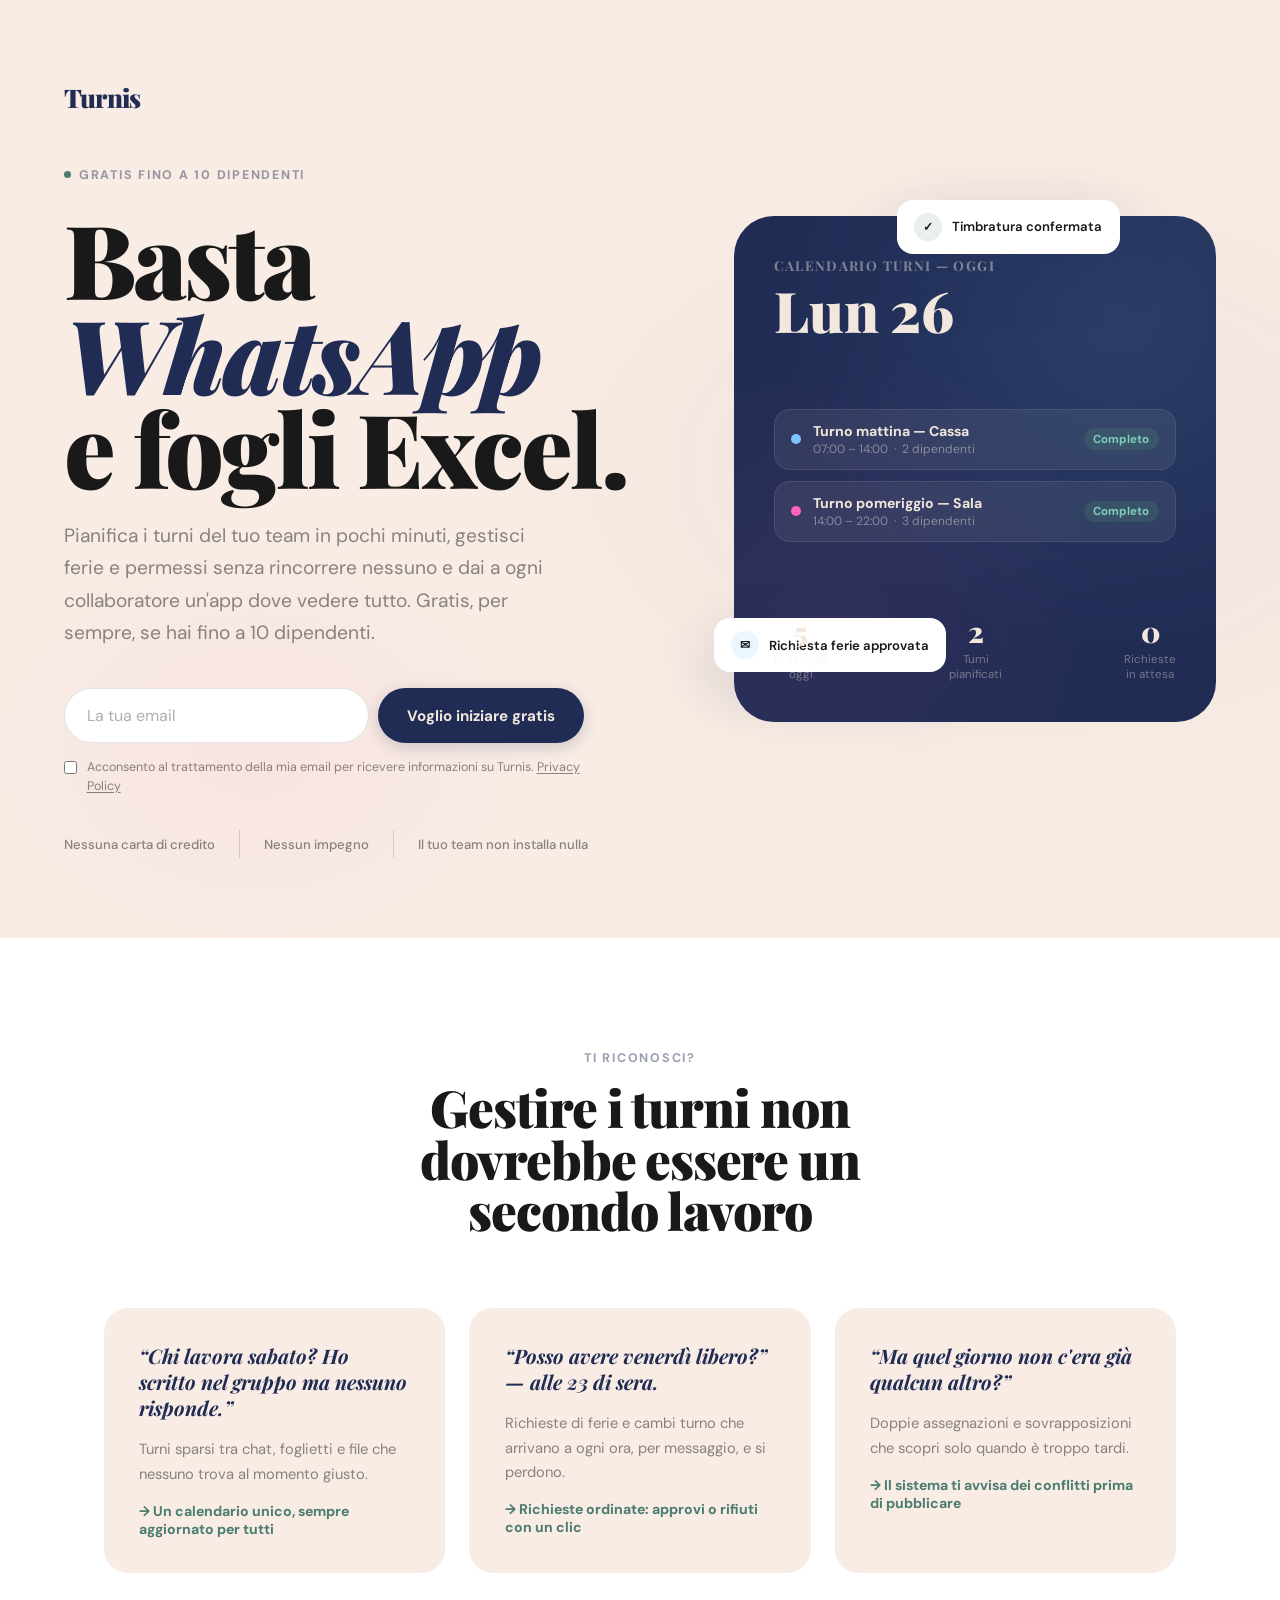
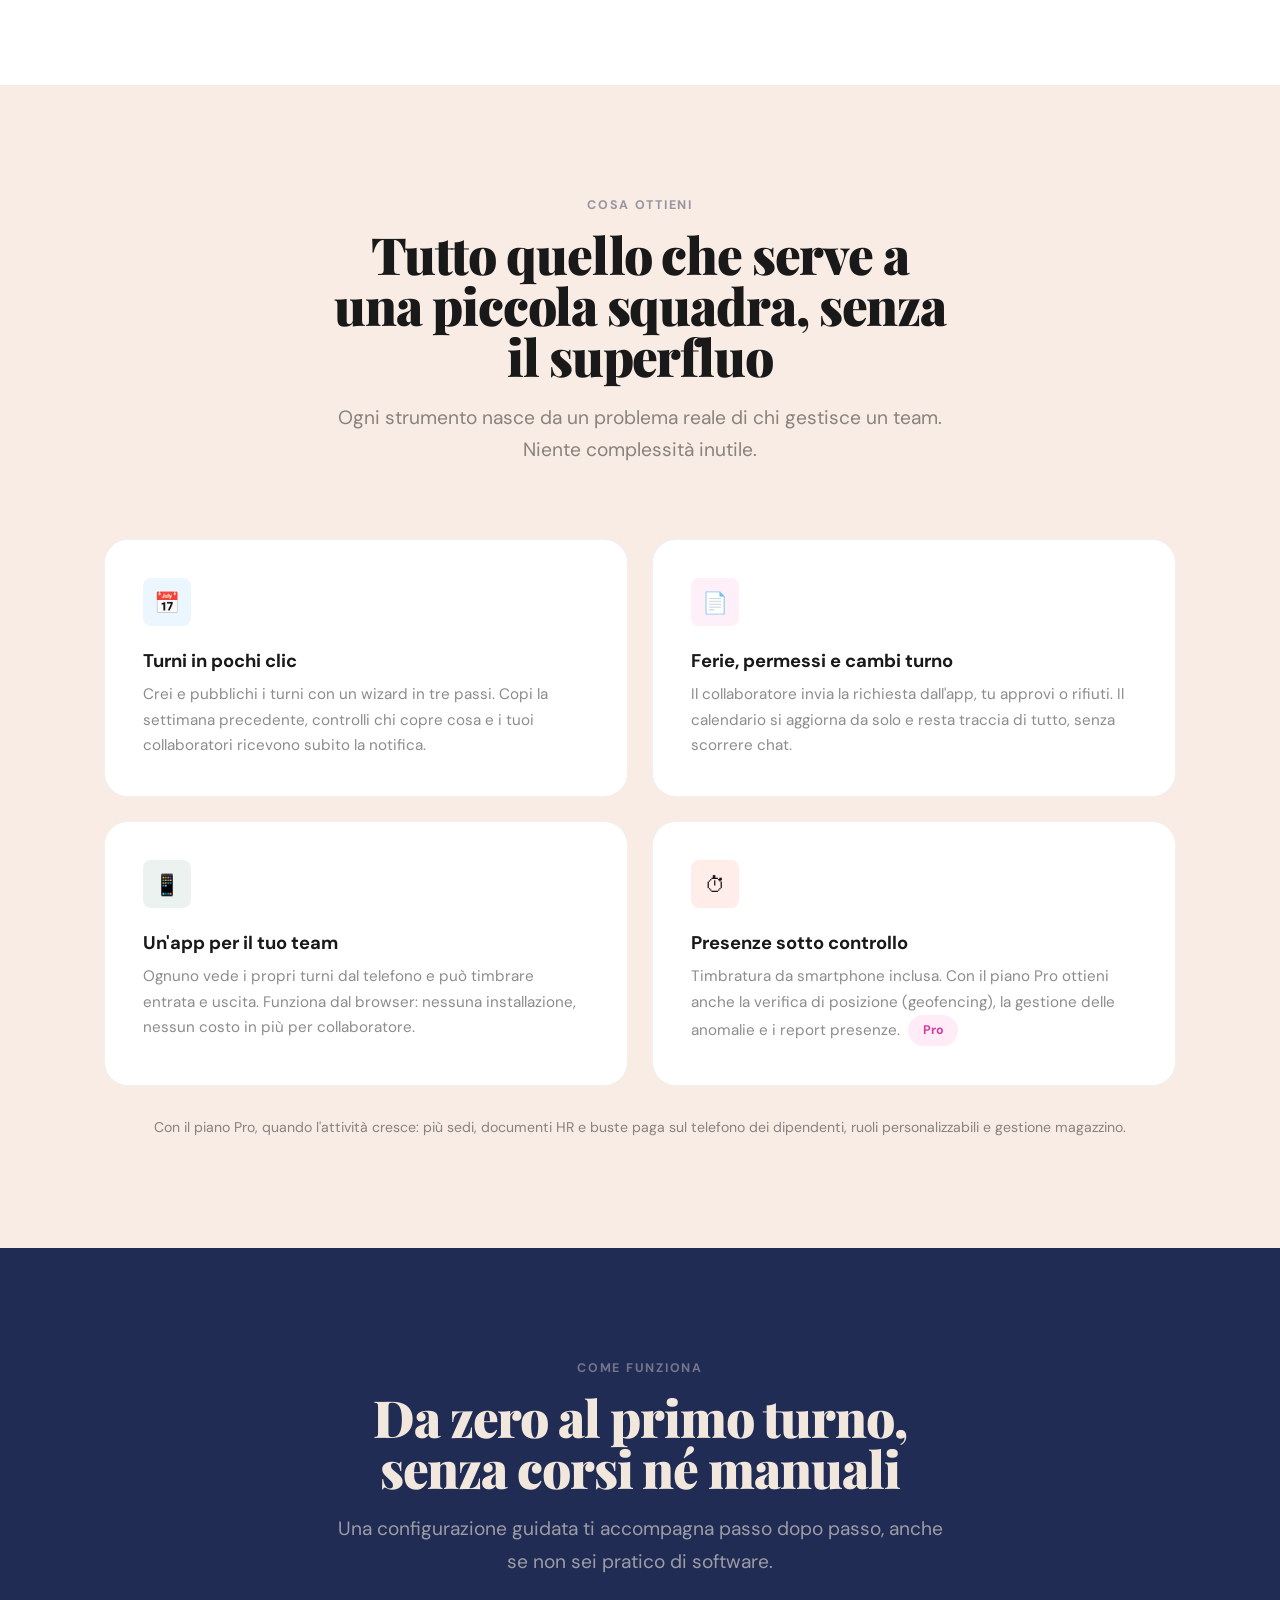
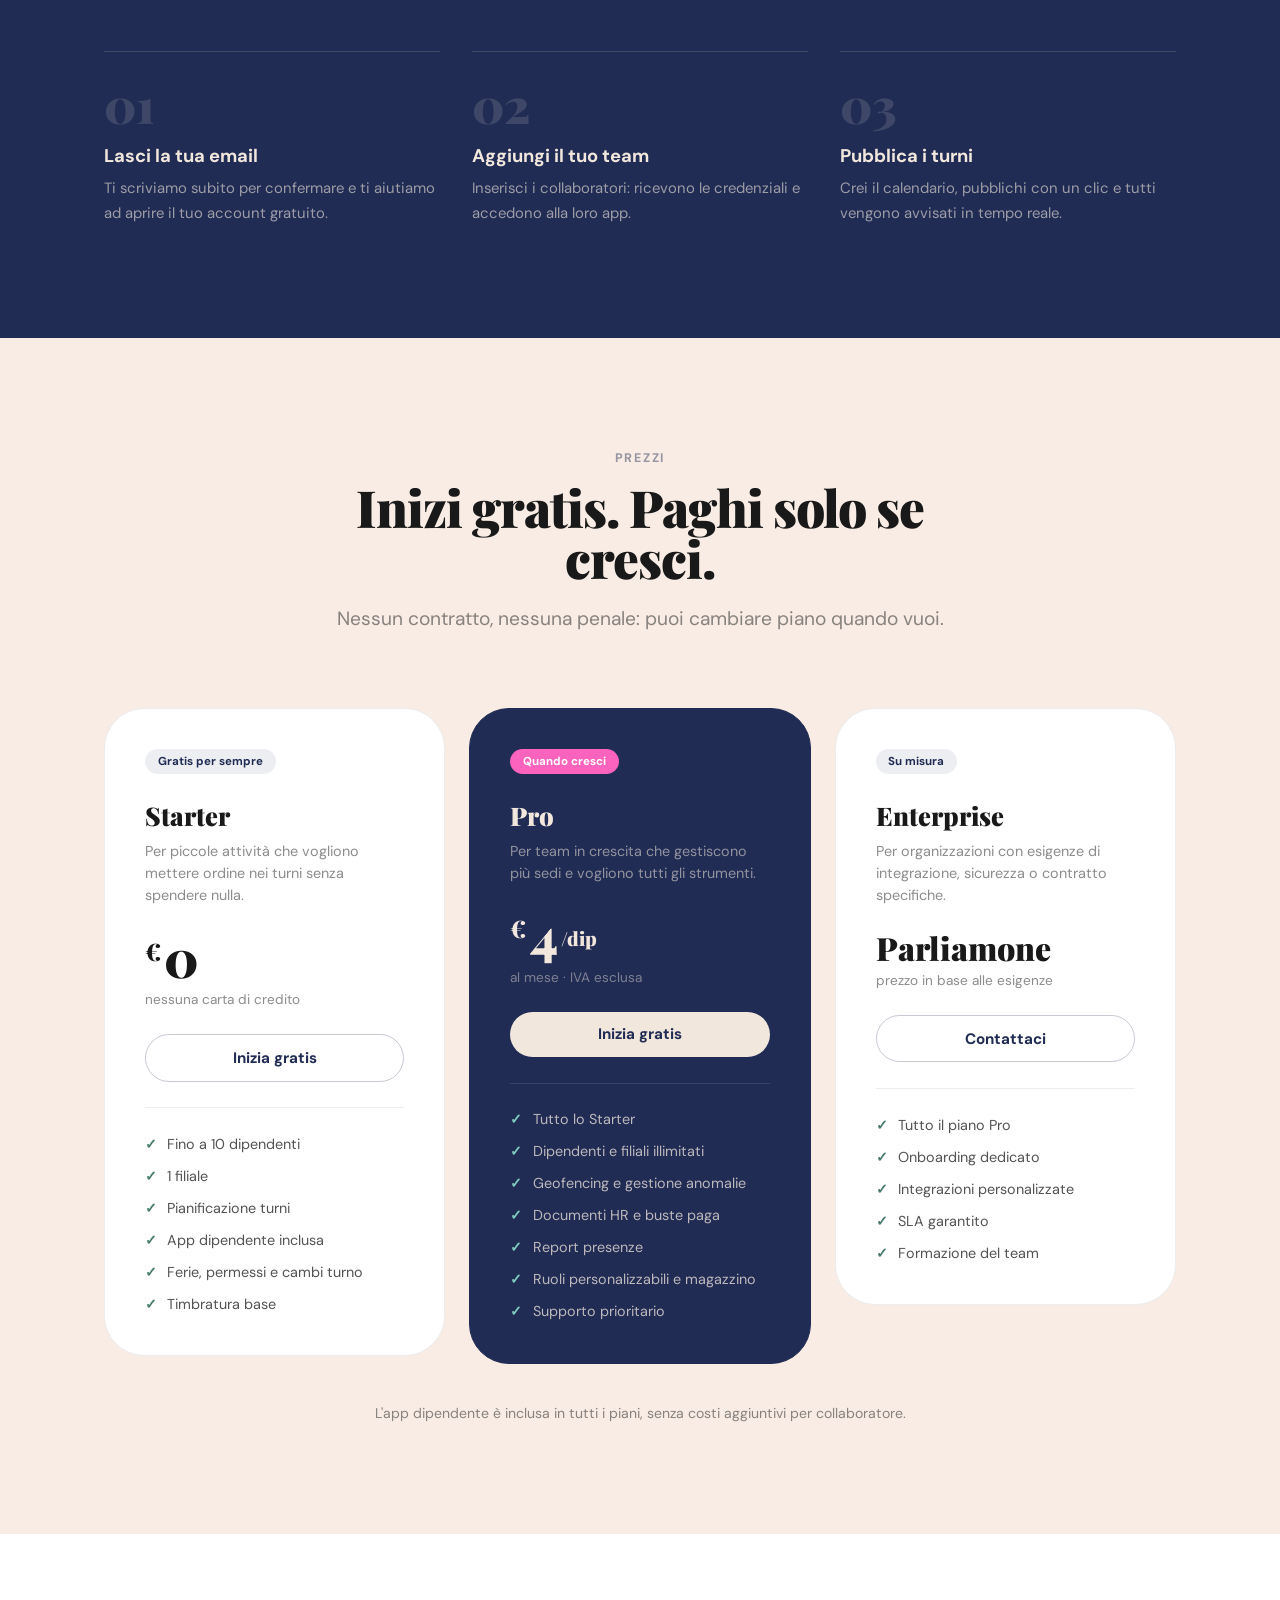
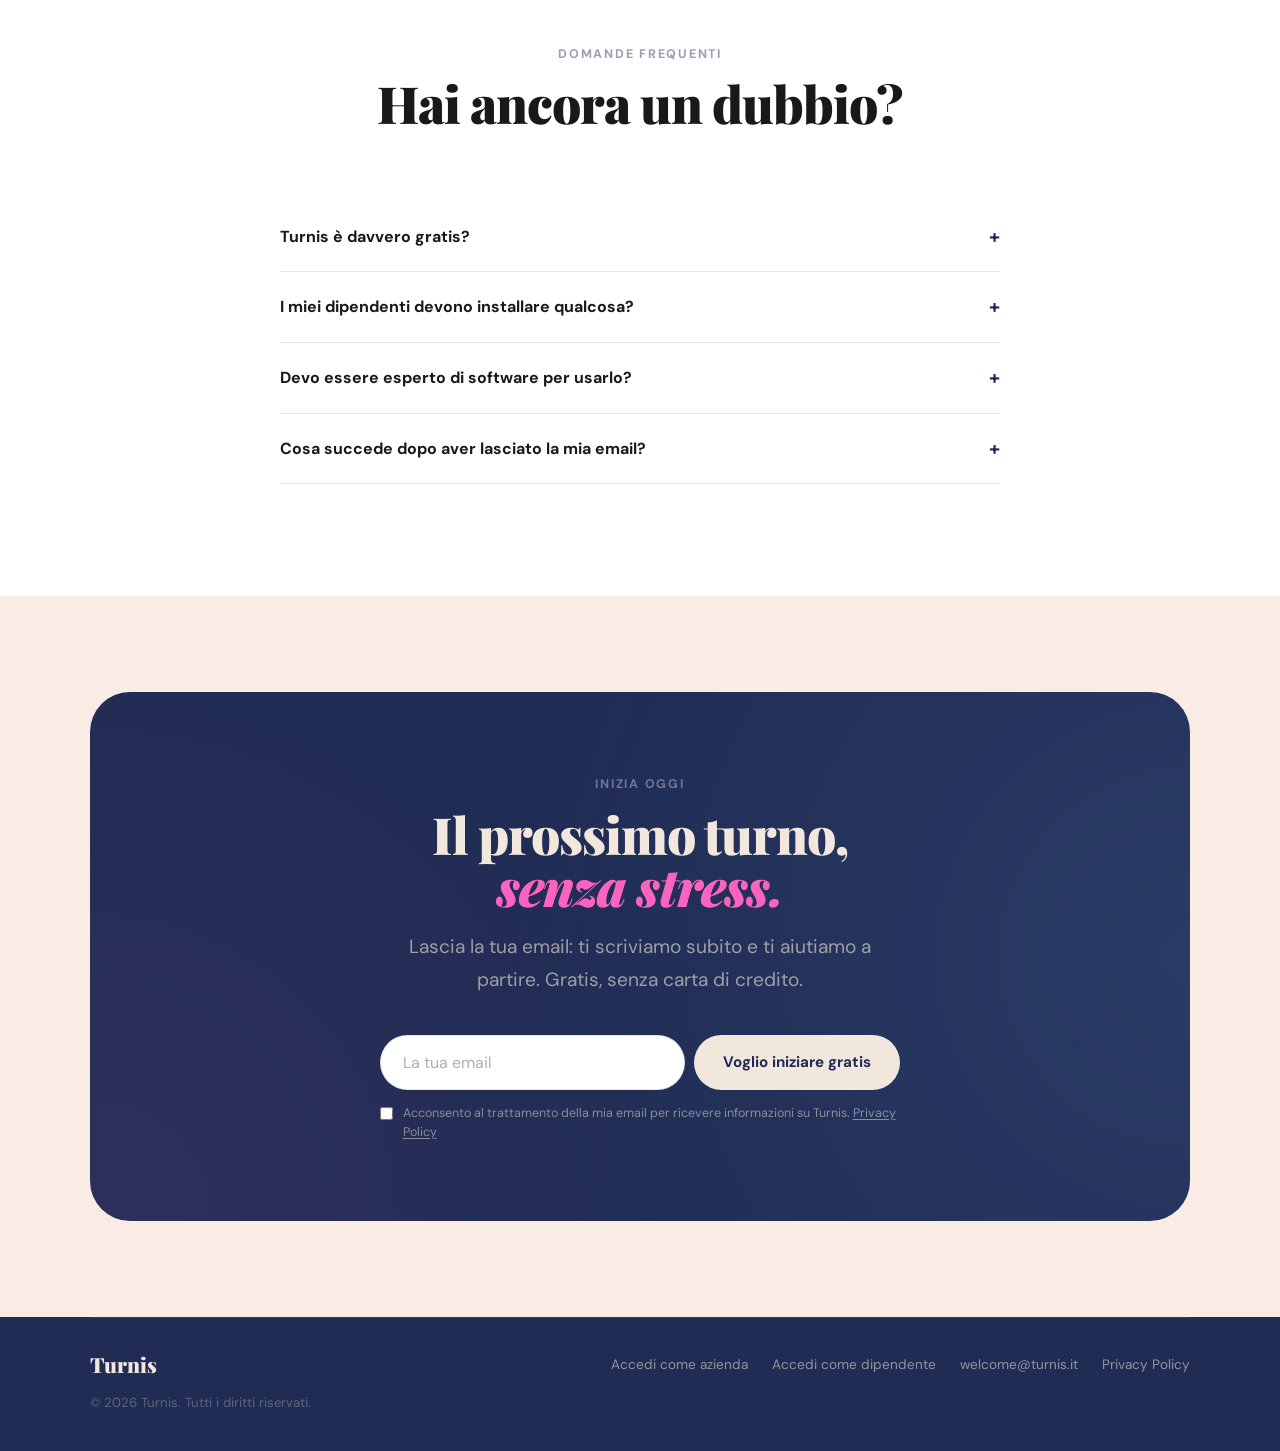
==== commit a46bc1b0: "Update onboarding CTA email recipient and message" ====
--- a/index.html
+++ b/index.html
@@ -296,7 +296,7 @@
       "logo": { "@type": "ImageObject", "url": "https://turnis.it/og-image.png" },
       "contactPoint": {
         "@type": "ContactPoint",
-        "email": "ciao@turnis.it",
+        "email": "welcome@turnis.it",
         "contactType": "customer support",
         "availableLanguage": "Italian"
       }
@@ -684,7 +684,7 @@
     <div class="foot-links">
       <a href="https://gestione.turnis.it" target="_blank" rel="noopener">Accedi come azienda</a>
       <a href="https://mio.turnis.it" target="_blank" rel="noopener">Accedi come dipendente</a>
-      <a href="mailto:ciao@turnis.it">ciao@turnis.it</a>
+      <a href="mailto:welcome@turnis.it">welcome@turnis.it</a>
       <a href="#" data-privacy>Privacy Policy</a>
     </div>
     <span class="foot-copy">© 2026 Turnis. Tutti i diritti riservati.</span>
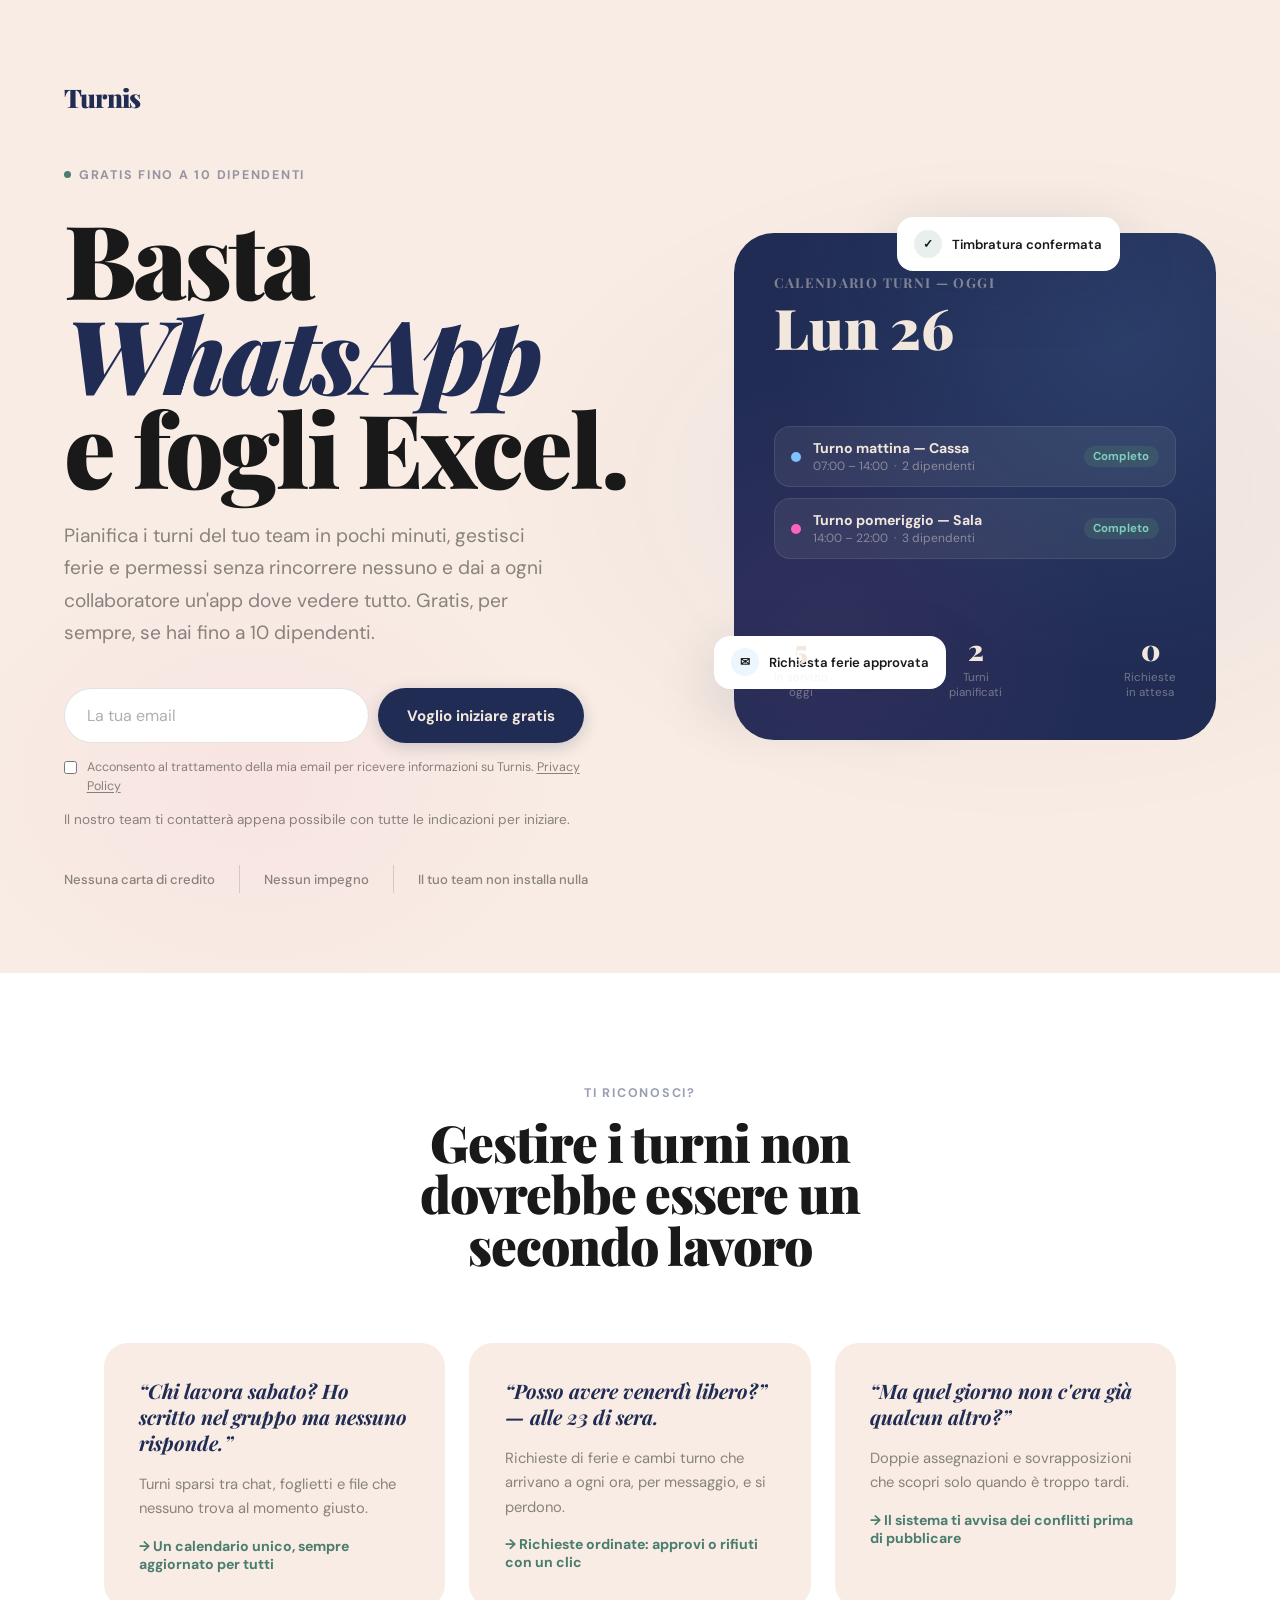
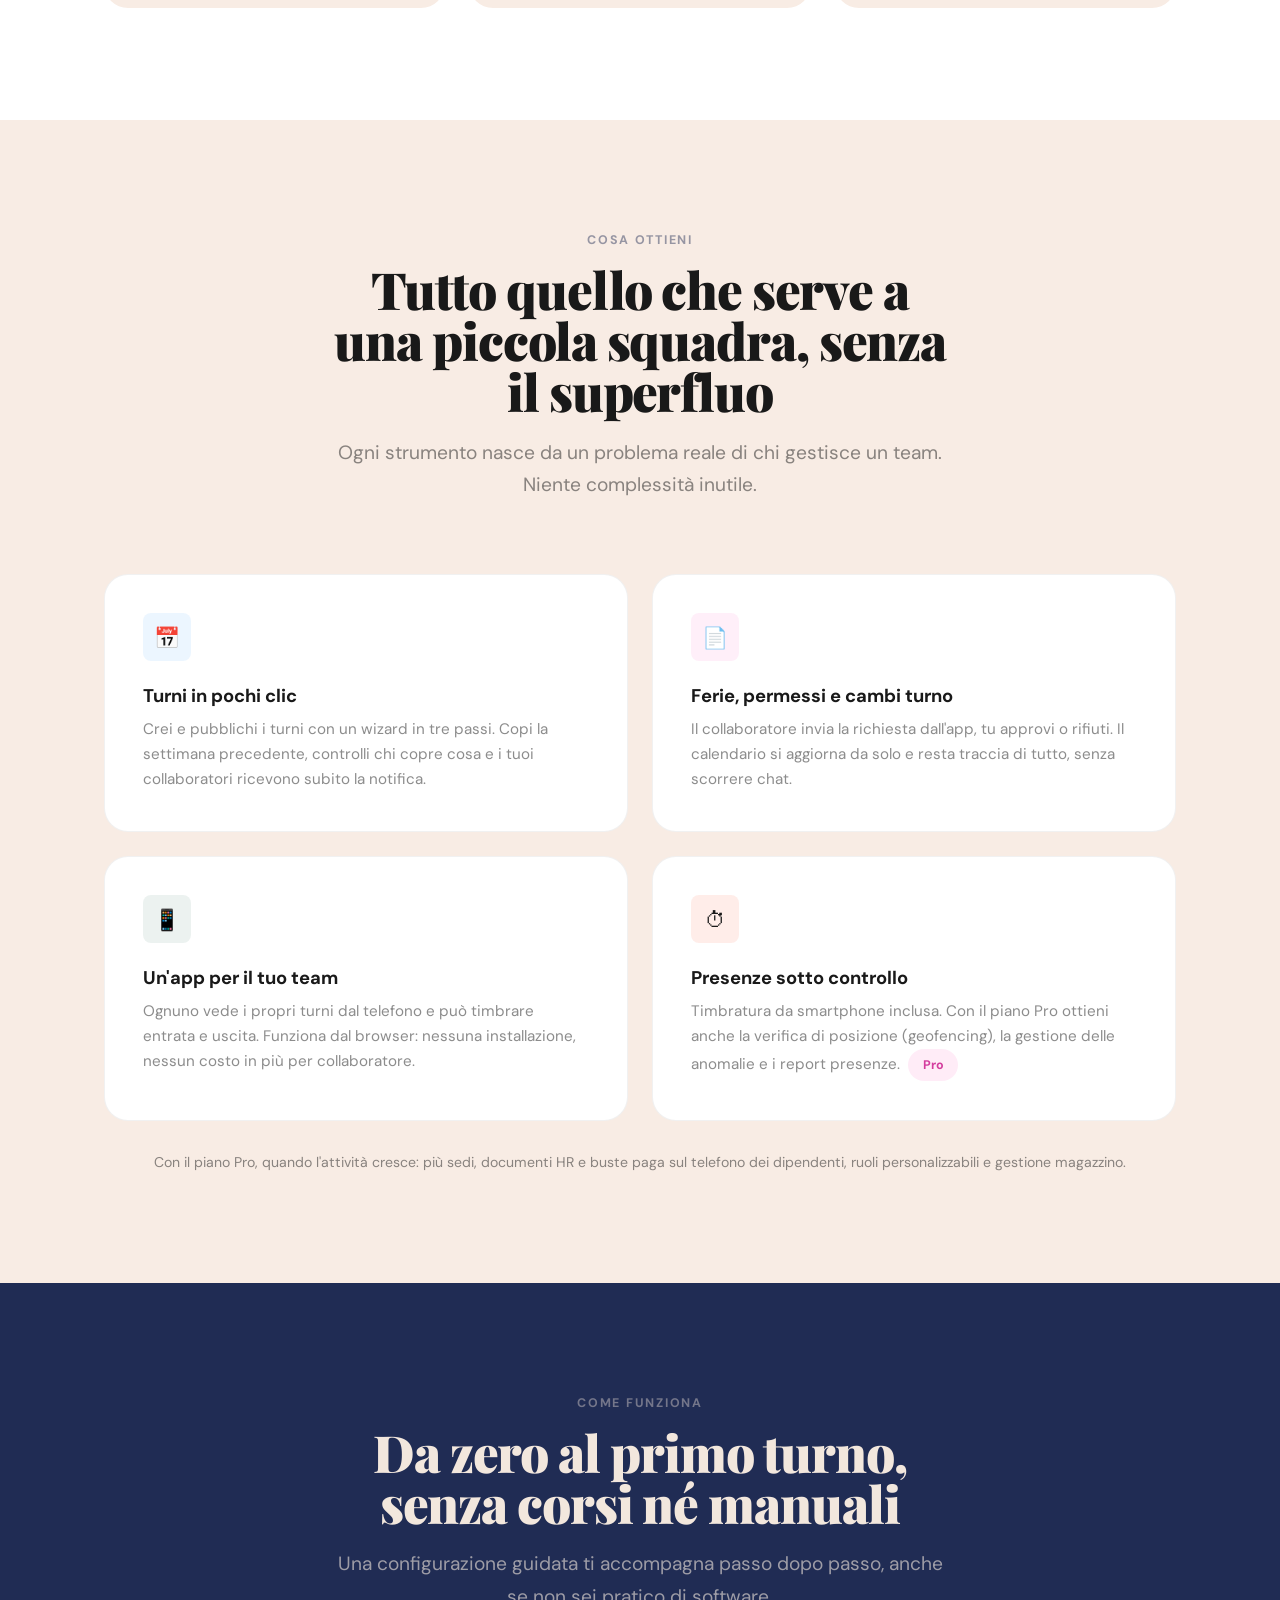
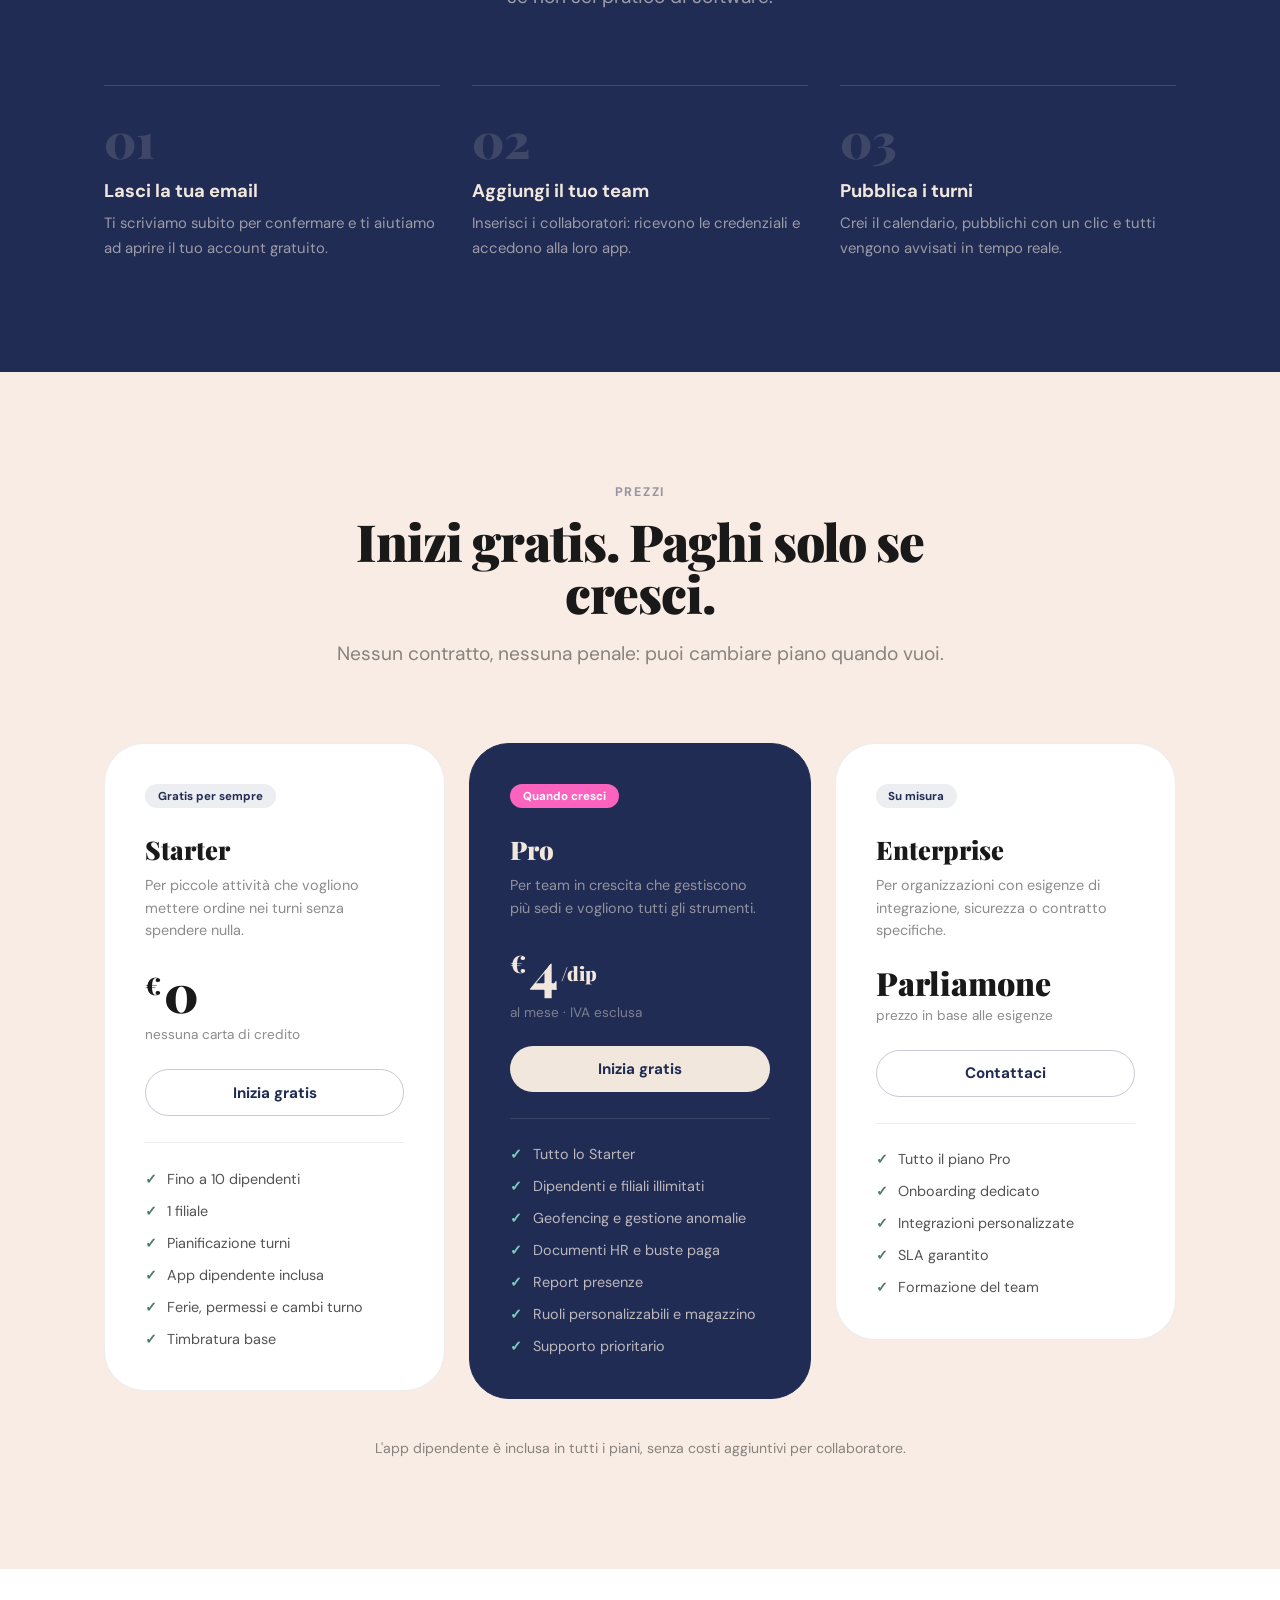
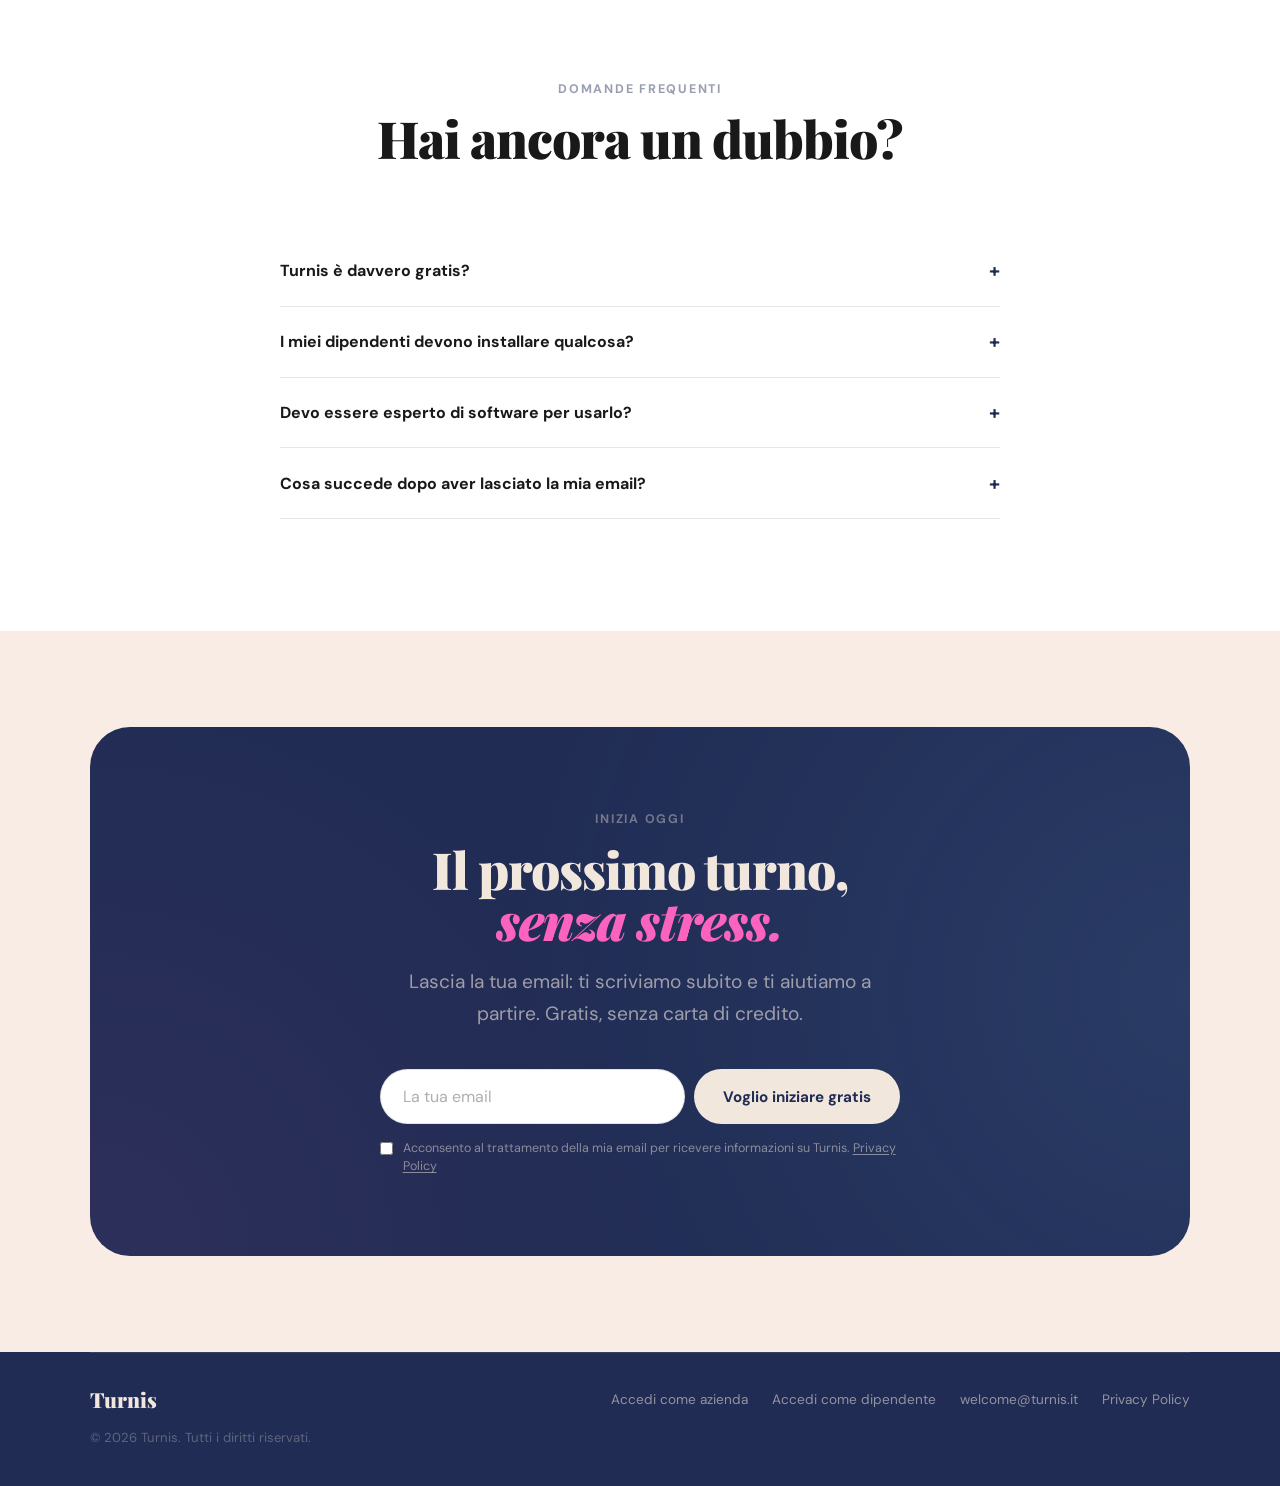
==== commit f6a1790e: "Add follow-up note below signup form" ====
--- a/index.html
+++ b/index.html
@@ -58,6 +58,7 @@
 .hero-title { margin-bottom: 1.6rem; opacity: 0; animation: fadeUp 0.8s 0.22s forwards; }
 .hero-subtitle { max-width: 480px; margin-bottom: 2.4rem; opacity: 0; animation: fadeUp 0.8s 0.38s forwards; }
 .hero-form { opacity: 0; animation: fadeUp 0.8s 0.52s forwards; }
+.hero-form-note { margin-top: 0.9rem; font-size: 0.85rem; line-height: 1.5; color: var(--muted); }
 .hero-trust {
   margin-top: 2.2rem;
   display: flex; align-items: center; gap: 1.5rem; flex-wrap: wrap;
@@ -406,6 +407,7 @@
           <div><strong>Perfetto, controlla la tua casella.</strong>Ti abbiamo scritto una email di conferma. Se non la trovi, guarda anche nello spam: ti ricontatteremo a breve.</div>
         </div>
       </form>
+      <p class="hero-form-note">Il nostro team ti contatterà appena possibile con tutte le indicazioni per iniziare.</p>
     </div>
 
     <div class="hero-trust">
